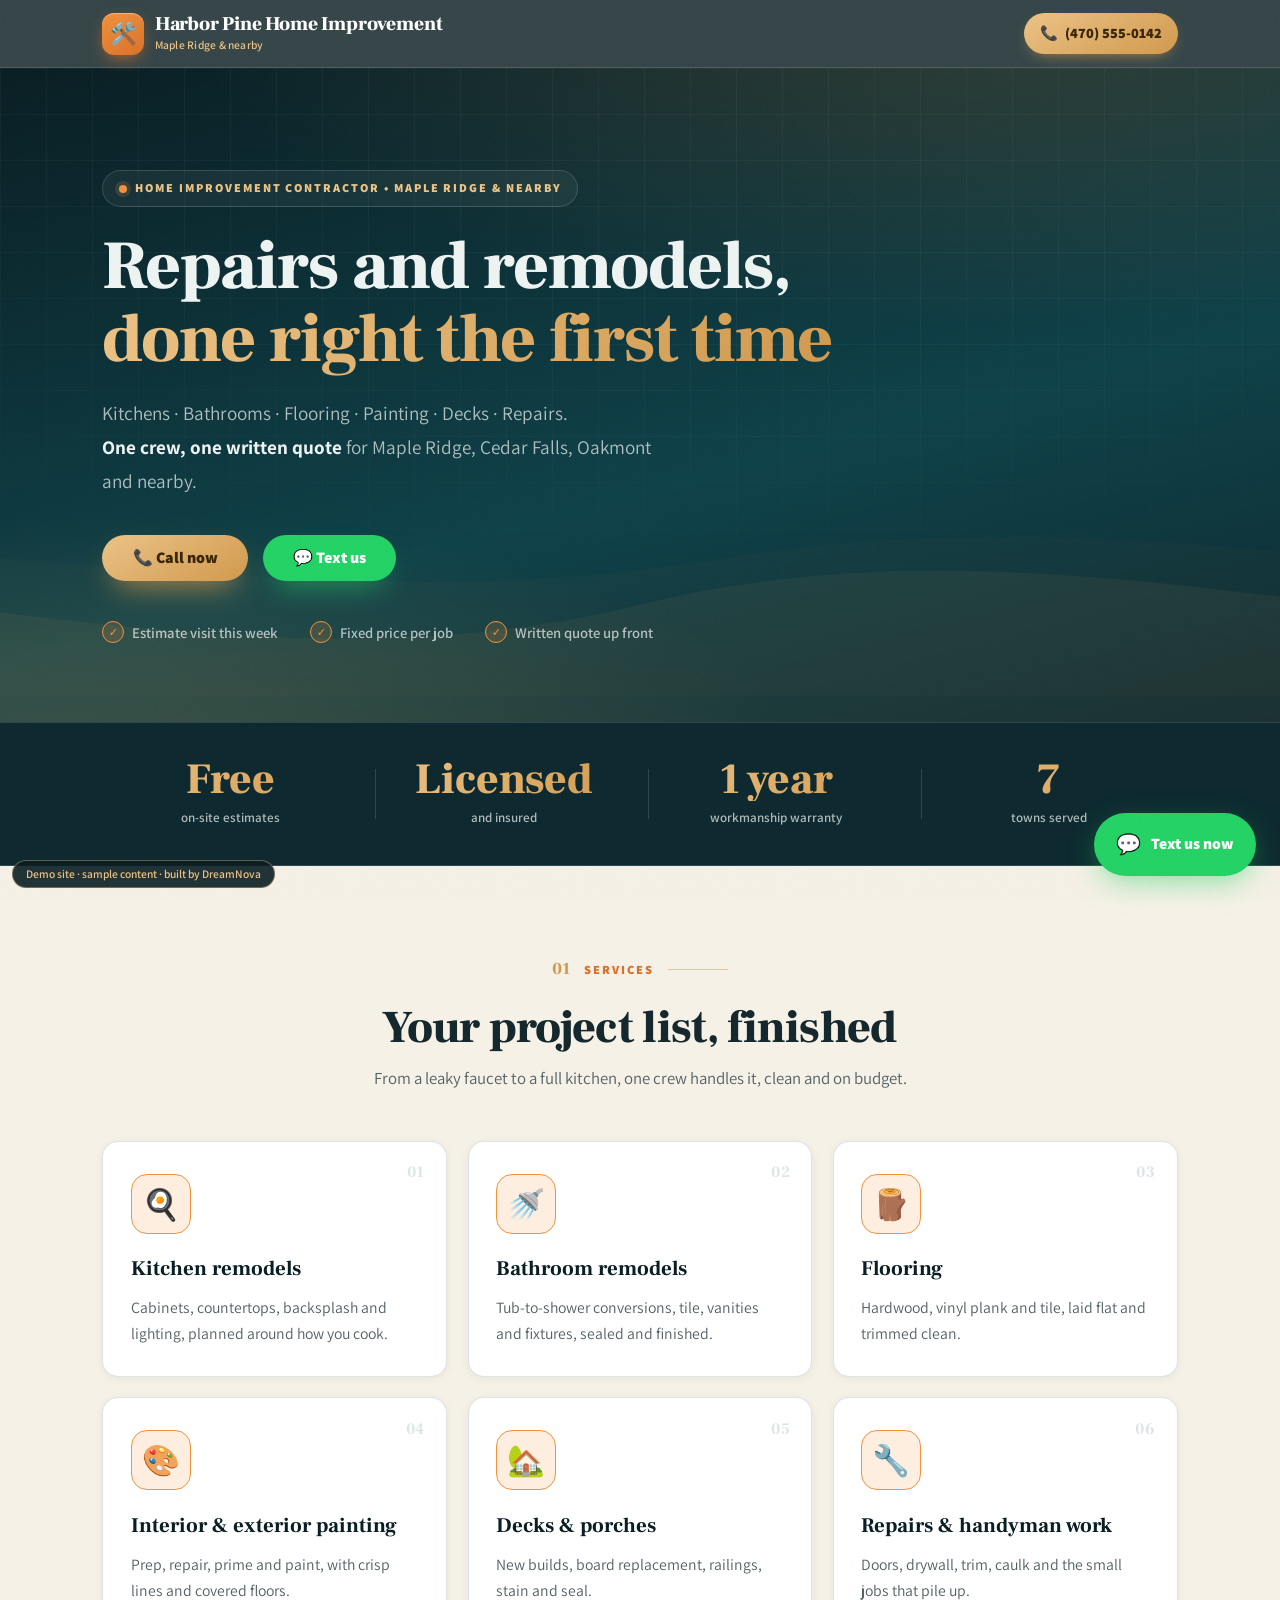
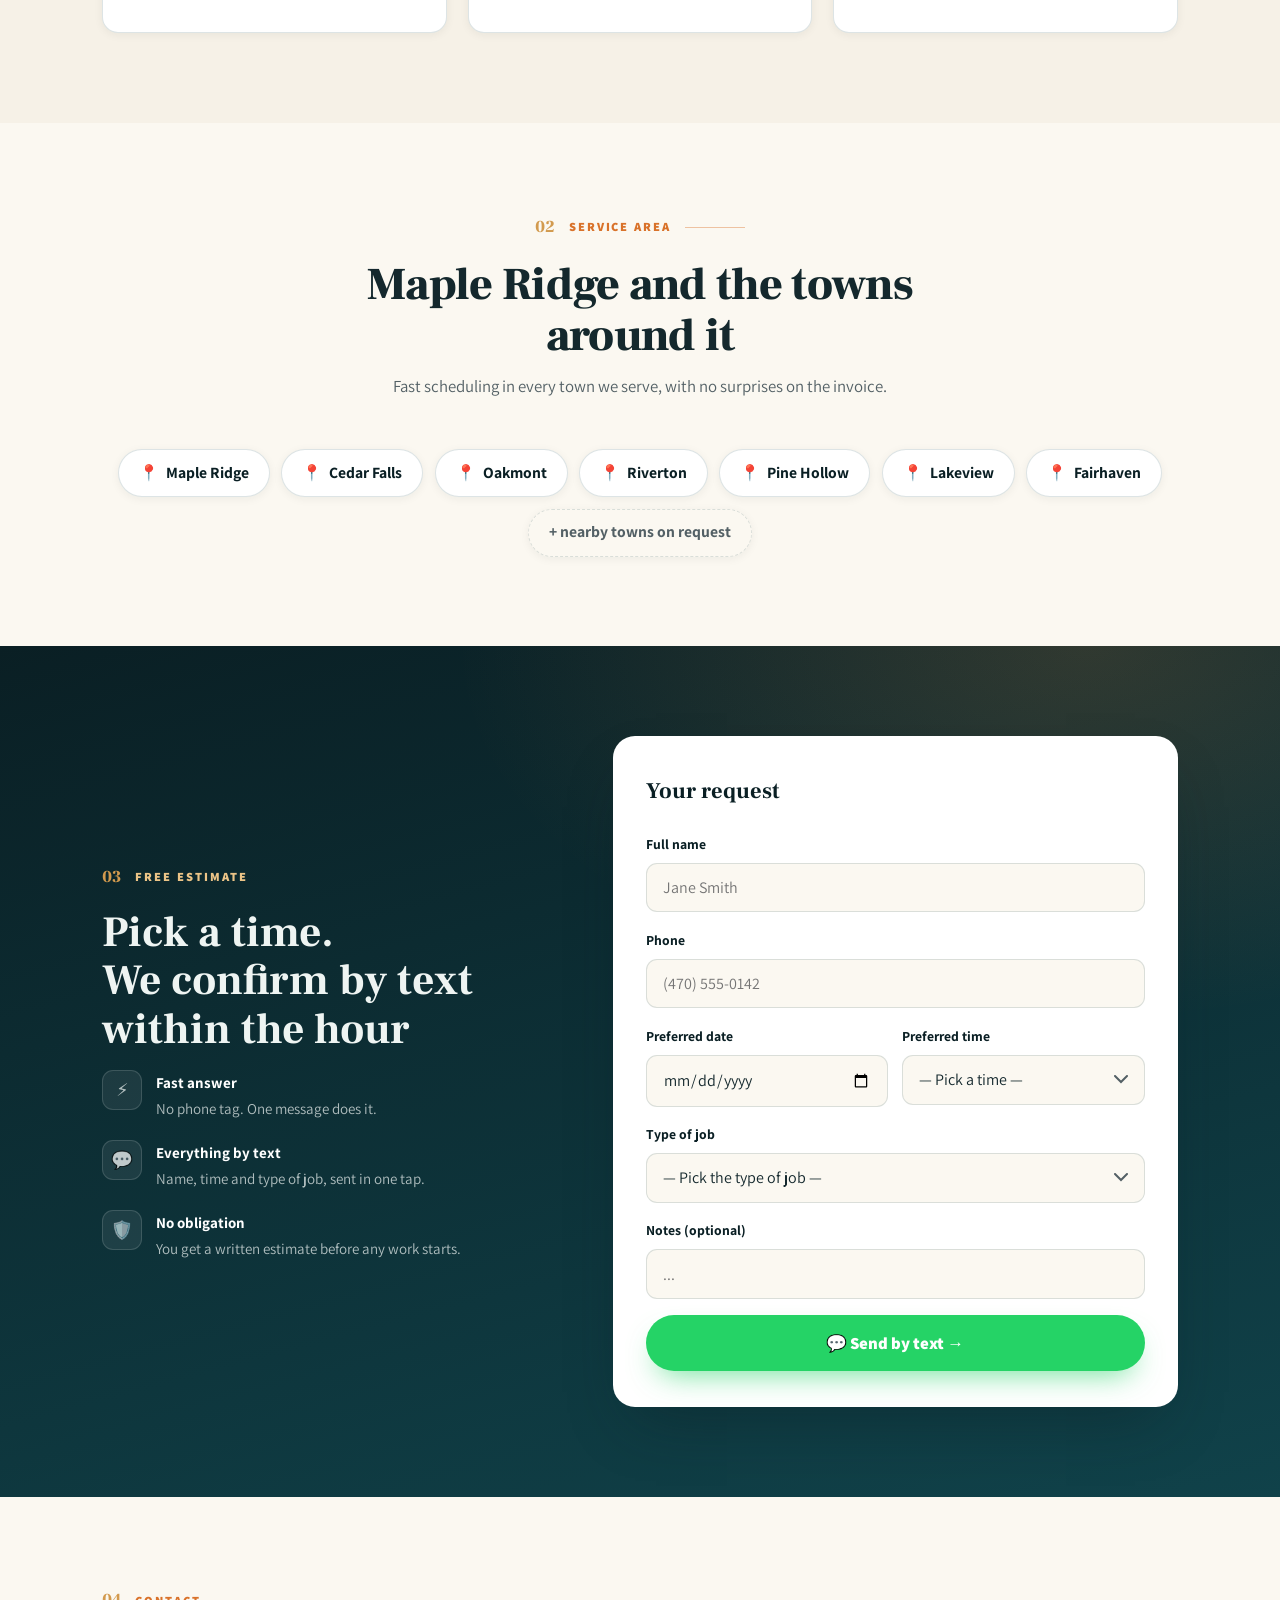
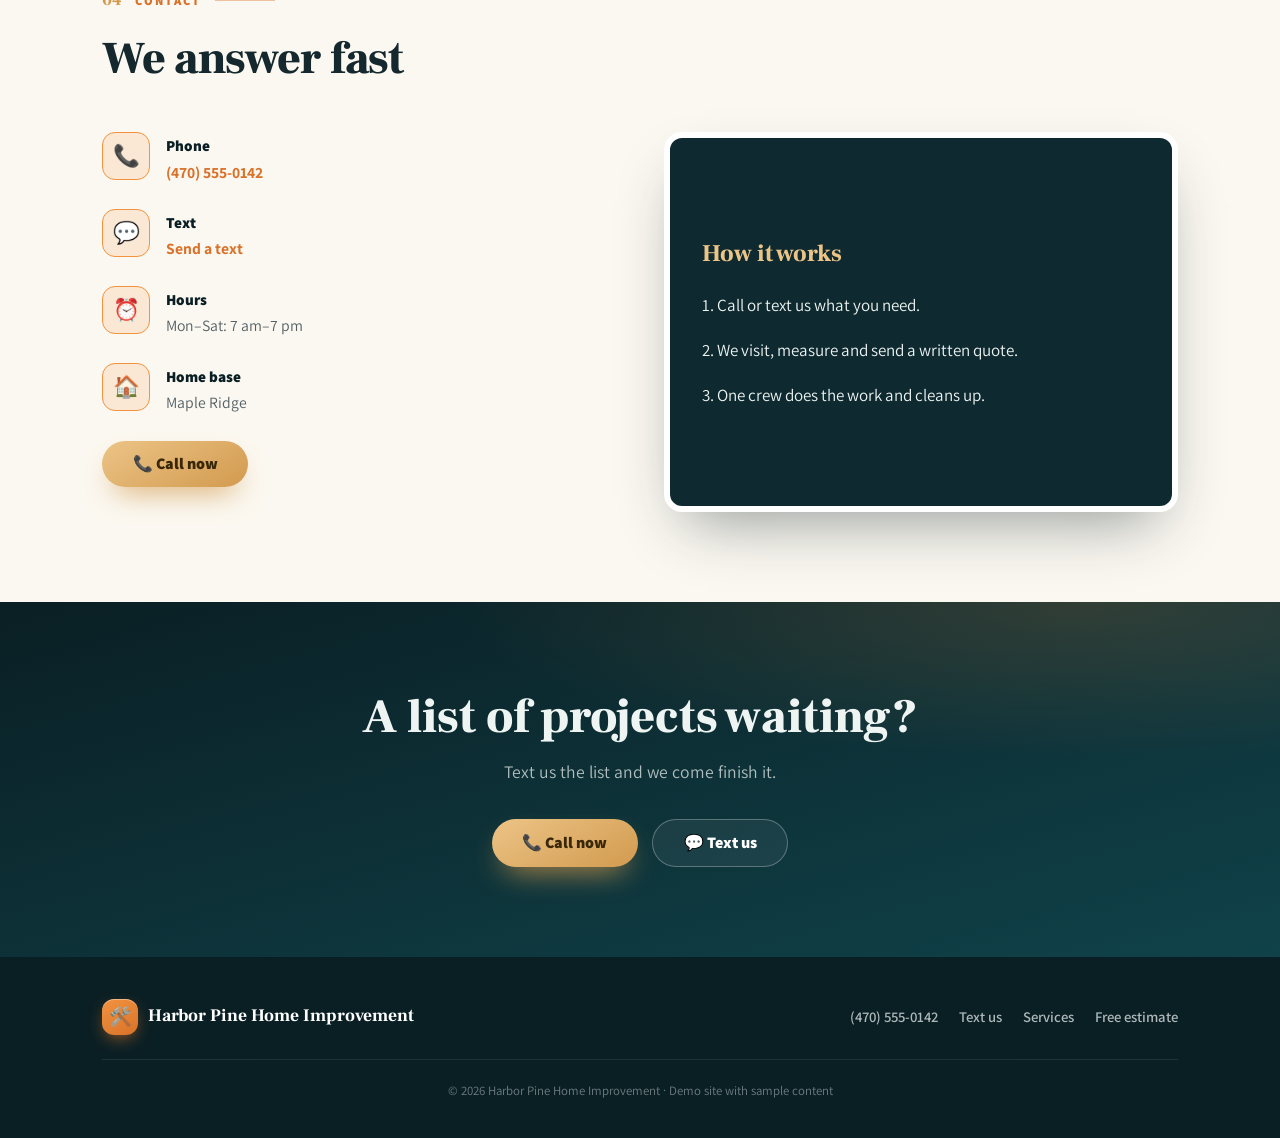
==== index.html @ 800f3764 "feat: English demo site for a US home improvement contractor Co-Authored-By: Claude Fable 5.2 <norep" ====
<!DOCTYPE html>
<html lang="en" dir="ltr">
<head>
  <meta charset="UTF-8">
  <meta name="viewport" content="width=device-width, initial-scale=1.0">
  <title>Harbor Pine Home Improvement | Kitchens, baths, flooring and repairs in Maple Ridge</title>
  <meta name="description" content="Home improvement contractor in Maple Ridge: kitchen and bathroom remodels, flooring, painting, decks and repairs. Free on-site estimates and written quotes.">
  <meta name="robots" content="index, follow">
  <meta name="author" content="Harbor Pine Home Improvement">
  <meta property="og:type" content="website">
  <meta property="og:title" content="Harbor Pine Home Improvement: repairs and remodels, done right the first time">
  <meta property="og:description" content="Kitchens, bathrooms, flooring, painting, decks and repairs in Maple Ridge and nearby. Free estimates.">
  <meta property="og:locale" content="he_IL">
  <meta property="og:locale:alternate" content="fr_FR">
  <link rel="icon" href="data:image/svg+xml,<svg xmlns='http://www.w3.org/2000/svg' viewBox='0 0 100 100'><text y='.9em' font-size='90'>🛠️</text></svg>">
  <link rel="preconnect" href="https://fonts.googleapis.com">
  <link rel="preconnect" href="https://fonts.gstatic.com" crossorigin>
  <link href="https://fonts.googleapis.com/css2?family=Assistant:wght@400;500;600;700;800&family=Frank+Ruhl+Libre:wght@500;700;900&display=swap" rel="stylesheet">
  <style>
    *, *::before, *::after { box-sizing: border-box; margin: 0; padding: 0; }
    :root {
      --ink:#0a1f24; --ink-2:#0e2a30; --petrol:#10424a; --petrol-2:#17565f;
      --accent:#f2933f; --accent-deep:#d9722a; --accent-soft:rgba(242,147,63,0.16);
      --brass:#d29a4e; --brass-light:#ecc487; --brass-soft:rgba(210,154,78,0.14);
      --paper:#fbf8f1; --paper-2:#f4eee1; --cream:#f6f1e7;
      --text:#14282d; --text-soft:#536065; --text-inv:#eef4f2; --text-inv-s:rgba(238,244,242,0.72);
      --wa:#25d366; --wa-dark:#1da851;
      --line:rgba(16,66,74,0.14); --line-inv:rgba(255,255,255,0.14);
      --shadow-sm:0 2px 10px rgba(10,31,36,0.06); --shadow:0 12px 34px -14px rgba(10,31,36,0.28);
      --shadow-lg:0 28px 60px -22px rgba(10,31,36,0.45);
      --r-lg:22px; --r:16px; --r-sm:11px; --maxw:1120px; --ease:cubic-bezier(.22,.61,.36,1);
    }
    html { scroll-behavior:smooth; -webkit-text-size-adjust:100%; }
    body { font-family:'Assistant','Segoe UI',system-ui,sans-serif; color:var(--text); background:var(--paper); line-height:1.72; font-size:17px; overflow-x:hidden; }
    body::after { content:''; position:fixed; inset:0; z-index:9998; pointer-events:none; opacity:.04; mix-blend-mode:multiply;
      background-image:url("data:image/svg+xml,%3Csvg xmlns='http://www.w3.org/2000/svg' width='140' height='140'%3E%3Cfilter id='n'%3E%3CfeTurbulence type='fractalNoise' baseFrequency='0.85' numOctaves='2'/%3E%3C/filter%3E%3Crect width='100%25' height='100%25' filter='url(%23n)'/%3E%3C/svg%3E"); }
    img { max-width:100%; display:block; }
    a { color:inherit; text-decoration:none; }
    h1,h2,h3,.serif { font-family:'Frank Ruhl Libre',Georgia,serif; }
    .container { max-width:var(--maxw); margin-inline:auto; padding-inline:1.4rem; }
    .js-reveal [data-reveal] { opacity:0; transform:translateY(26px); transition:opacity .8s var(--ease), transform .8s var(--ease); }
    .js-reveal [data-reveal].in { opacity:1; transform:none; }
    @media (prefers-reduced-motion:reduce){ .js-reveal [data-reveal]{opacity:1!important;transform:none!important;} }
    header { position:sticky; top:0; z-index:500; background:rgba(10,31,36,0.82); backdrop-filter:blur(14px) saturate(120%); -webkit-backdrop-filter:blur(14px) saturate(120%); border-bottom:1px solid var(--line-inv); color:var(--text-inv); height:68px; display:flex; align-items:center; }
    header .container { display:flex; align-items:center; justify-content:space-between; width:100%; }
    .logo { display:flex; align-items:center; gap:.65rem; color:#fff; }
    .logo-badge { width:42px; height:42px; flex-shrink:0; display:grid; place-items:center; font-size:1.35rem; border-radius:12px; background:linear-gradient(150deg,var(--accent),var(--accent-deep)); box-shadow:0 6px 18px -6px var(--accent-deep), inset 0 1px 0 rgba(255,255,255,.35); }
    .logo-txt { line-height:1.05; }
    .logo-name { font-family:'Frank Ruhl Libre',serif; font-weight:900; font-size:1.22rem; letter-spacing:-.01em; }
    .logo-sub { font-size:.72rem; letter-spacing:.02em; color:var(--brass-light); font-weight:600; }
    .header-actions { display:flex; align-items:center; gap:.6rem; }
    .header-tel { display:inline-flex; align-items:center; gap:.4rem; background:linear-gradient(150deg,var(--brass-light),var(--brass)); color:#3a2708; font-weight:800; font-size:.9rem; padding:.5rem 1rem; border-radius:999px; box-shadow:0 6px 16px -8px var(--brass); white-space:nowrap; transition:transform .2s var(--ease), box-shadow .2s; }
    .header-tel:hover { transform:translateY(-2px); box-shadow:0 10px 22px -8px var(--brass); }
    .lang-toggle { background:rgba(255,255,255,0.08); border:1px solid var(--line-inv); color:#fff; font-weight:800; font-size:.8rem; letter-spacing:.04em; width:44px; height:40px; border-radius:999px; cursor:pointer; transition:background .2s,border-color .2s; font-family:'Assistant',sans-serif; }
    .lang-toggle:hover { background:rgba(255,255,255,0.16); border-color:var(--brass); }
    .hero { position:relative; overflow:hidden; color:var(--text-inv);
      background:radial-gradient(120% 90% at 80% -10%, var(--accent-soft), transparent 55%), radial-gradient(90% 70% at 10% 110%, rgba(210,154,78,0.18), transparent 60%), linear-gradient(165deg, var(--ink) 0%, var(--petrol) 60%, var(--ink-2) 100%);
      padding:clamp(3.4rem,8vw,6.5rem) 0 clamp(3rem,6vw,5rem); }
    .hero-waves { position:absolute; inset:0; z-index:0; opacity:.5; pointer-events:none; }
    .hero-waves svg { position:absolute; width:220%; height:auto; bottom:-6%; left:-60%; }
    .hero-waves .w2 { bottom:4%; opacity:.5; animation:drift 26s linear infinite; }
    .hero-waves .w1 { animation:drift 34s linear infinite reverse; }
    @keyframes drift { to { transform:translateX(18%); } }
    .hero::before { content:''; position:absolute; inset:0; z-index:0; pointer-events:none; background-image:linear-gradient(rgba(255,255,255,0.035) 1px, transparent 1px), linear-gradient(90deg, rgba(255,255,255,0.035) 1px, transparent 1px); background-size:46px 46px; mask-image:radial-gradient(120% 100% at 50% 0%, #000 40%, transparent 85%); }
    .hero .container { position:relative; z-index:2; }
    .hero-inner { max-width:760px; }
    .eyebrow { display:inline-flex; align-items:center; gap:.55rem; font-size:.76rem; font-weight:800; letter-spacing:.16em; text-transform:uppercase; color:var(--brass-light); padding:.42rem .95rem; border-radius:999px; background:rgba(255,255,255,0.05); border:1px solid var(--line-inv); margin-bottom:1.5rem; }
    .eyebrow .dot { width:8px; height:8px; border-radius:50%; background:var(--accent); box-shadow:0 0 0 4px var(--accent-soft); animation:blip 2.4s ease-in-out infinite; }
    @keyframes blip { 0%,100%{opacity:1} 50%{opacity:.35} }
    .hero h1 { font-weight:900; letter-spacing:-.015em; font-size:clamp(2.3rem,6.4vw,4.3rem); line-height:1.06; margin-bottom:1.3rem; text-wrap:balance; }
    .hero h1 .accent { background:linear-gradient(120deg,var(--brass-light),var(--brass)); -webkit-background-clip:text; background-clip:text; color:transparent; }
    .hero-sub { font-size:clamp(1rem,2.4vw,1.2rem); color:var(--text-inv-s); max-width:560px; margin-bottom:2.3rem; line-height:1.75; }
    .hero-sub b { color:var(--text-inv); font-weight:700; }
    .hero-ctas { display:flex; gap:.9rem; flex-wrap:wrap; }
    .hero-urgency { margin-top:2.4rem; display:flex; gap:.6rem 2rem; flex-wrap:wrap; font-size:.92rem; color:var(--text-inv-s); }
    .urgency-item { display:inline-flex; align-items:center; gap:.5rem; font-weight:600; }
    .urgency-item .ck { width:22px; height:22px; flex-shrink:0; border-radius:50%; display:grid; place-items:center; font-size:.7rem; font-weight:900; background:var(--accent-soft); color:var(--accent); border:1px solid var(--accent); }
    .btn { display:inline-flex; align-items:center; gap:.55rem; padding:.95rem 1.9rem; border-radius:999px; font-size:1rem; font-weight:800; font-family:'Assistant',sans-serif; border:none; cursor:pointer; line-height:1; transition:transform .2s var(--ease), box-shadow .2s var(--ease), background .2s; }
    .btn:hover { transform:translateY(-3px); }
    .btn:active { transform:translateY(-1px); }
    .btn-brass { background:linear-gradient(150deg,var(--brass-light),var(--brass)); color:#3a2708; box-shadow:0 14px 30px -12px var(--brass); }
    .btn-brass:hover { box-shadow:0 20px 40px -14px var(--brass); }
    .btn-wa { background:var(--wa); color:#fff; box-shadow:0 14px 30px -12px rgba(37,211,102,.7); }
    .btn-wa:hover { background:var(--wa-dark); box-shadow:0 20px 40px -14px rgba(37,211,102,.8); }
    .btn-ghost { background:rgba(255,255,255,0.06); color:#fff; border:1px solid rgba(255,255,255,0.28); }
    .btn-ghost:hover { background:rgba(255,255,255,0.14); border-color:var(--brass); }
    section { padding:clamp(3.6rem,7vw,6rem) 0; position:relative; }
    .bg-cream { background:var(--cream); }
    .bg-petrol { background:radial-gradient(90% 80% at 85% 0%, var(--accent-soft), transparent 55%), linear-gradient(165deg, var(--ink) 0%, var(--petrol) 100%); color:var(--text-inv); }
    .kicker { display:flex; align-items:center; gap:.85rem; margin-bottom:1.1rem; font-size:.78rem; font-weight:800; letter-spacing:.16em; text-transform:uppercase; color:var(--accent-deep); }
    .bg-petrol .kicker { color:var(--brass-light); }
    .kicker .num { font-family:'Frank Ruhl Libre',serif; font-size:1.05rem; color:var(--brass); font-weight:900; letter-spacing:0; }
    .kicker .bar { flex:1; height:1px; max-width:60px; background:currentColor; opacity:.4; }
    .section-head { max-width:640px; margin-bottom:3rem; }
    .section-head.center { margin-inline:auto; text-align:center; }
    .section-head.center .kicker { justify-content:center; }
    .section-head h2 { font-weight:900; letter-spacing:-.015em; font-size:clamp(1.8rem,4.4vw,2.85rem); line-height:1.12; margin-bottom:.7rem; }
    .section-head p { color:var(--text-soft); font-size:1.05rem; }
    .bg-petrol .section-head p { color:var(--text-inv-s); }
    .trust { background:var(--ink-2); color:var(--text-inv); border-block:1px solid var(--line-inv); }
    .trust .container { display:grid; grid-template-columns:repeat(4,1fr); gap:1rem; padding-block:2.2rem; }
    .trust-item { text-align:center; position:relative; }
    .trust-item + .trust-item::before { content:''; position:absolute; inset-inline-start:0; top:15%; height:70%; width:1px; background:var(--line-inv); }
    .trust-num { font-family:'Frank Ruhl Libre',serif; font-weight:900; font-size:clamp(1.8rem,5vw,2.7rem); line-height:1; background:linear-gradient(120deg,var(--brass-light),var(--brass)); -webkit-background-clip:text; background-clip:text; color:transparent; }
    .trust-lbl { font-size:.82rem; color:var(--text-inv-s); margin-top:.35rem; font-weight:600; }
    .services-grid { display:grid; grid-template-columns:repeat(auto-fill,minmax(300px,1fr)); gap:1.3rem; }
    .svc-card { position:relative; overflow:hidden; background:#fff; border:1px solid var(--line); border-radius:var(--r); padding:2rem 1.7rem 1.8rem; box-shadow:var(--shadow-sm); transition:transform .35s var(--ease), box-shadow .35s var(--ease), border-color .35s; }
    .svc-card::before { content:''; position:absolute; inset-inline:0; top:0; height:3px; background:linear-gradient(90deg,var(--accent),var(--brass)); transform:scaleX(0); transform-origin:inline-start; transition:transform .4s var(--ease); }
    .svc-card:hover { transform:translateY(-7px); box-shadow:var(--shadow-lg); border-color:transparent; }
    .svc-card:hover::before { transform:scaleX(1); }
    .svc-idx { position:absolute; top:1.1rem; inset-inline-end:1.3rem; font-family:'Frank Ruhl Libre',serif; font-weight:700; font-size:1rem; color:var(--line); letter-spacing:.05em; }
    .svc-icon { width:60px; height:60px; border-radius:16px; display:grid; place-items:center; font-size:1.9rem; background:var(--accent-soft); border:1px solid var(--accent); margin-bottom:1.1rem; transition:background .35s, transform .35s var(--ease); }
    .svc-card:hover .svc-icon { transform:rotate(-6deg) scale(1.06); background:var(--brass-soft); border-color:rgba(210,154,78,0.35); }
    .svc-title { font-family:'Frank Ruhl Libre',serif; font-size:1.3rem; font-weight:700; color:var(--ink); margin-bottom:.5rem; }
    .svc-desc { font-size:.98rem; color:var(--text-soft); line-height:1.65; }
    .zones-wrap { display:flex; flex-wrap:wrap; gap:.7rem; }
    .zone-pill { display:inline-flex; align-items:center; gap:.45rem; background:#fff; color:var(--ink); font-weight:700; font-size:.98rem; padding:.6rem 1.25rem; border-radius:999px; border:1px solid var(--line); box-shadow:var(--shadow-sm); transition:transform .2s var(--ease), border-color .2s, color .2s; }
    .zone-pill .pin { color:var(--accent-deep); }
    .zone-pill:hover { transform:translateY(-3px); border-color:var(--brass); color:var(--accent-deep); }
    .zone-pill.more { background:transparent; border-style:dashed; color:var(--text-soft); }
    .rdv-grid { display:grid; grid-template-columns:0.9fr 1.1fr; gap:3rem; align-items:center; }
    .rdv-copy .perk { display:flex; gap:.85rem; align-items:flex-start; margin-bottom:1.15rem; }
    .rdv-copy .perk .pk-ic { width:40px; height:40px; flex-shrink:0; border-radius:11px; display:grid; place-items:center; font-size:1.1rem; background:rgba(255,255,255,0.07); border:1px solid var(--line-inv); }
    .rdv-copy .perk b { display:block; color:#fff; font-weight:700; }
    .rdv-copy .perk span { color:var(--text-inv-s); font-size:.94rem; }
    .rdv-card { background:#fff; border-radius:var(--r-lg); padding:2.2rem 2rem; box-shadow:var(--shadow-lg); border:1px solid rgba(255,255,255,0.5); }
    .rdv-card h3 { font-family:'Frank Ruhl Libre',serif; color:var(--ink); font-size:1.4rem; margin-bottom:1.4rem; }
    .form-group { margin-bottom:1.05rem; }
    .form-group label { display:block; font-weight:700; font-size:.86rem; color:var(--ink); margin-bottom:.4rem; }
    .form-group input, .form-group select { width:100%; padding:.82rem 1rem; border:1.5px solid var(--line); border-radius:var(--r-sm); font-size:1rem; color:var(--text); background:var(--paper); font-family:'Assistant',sans-serif; transition:border-color .18s, box-shadow .18s, background .18s; -webkit-appearance:none; appearance:none; }
    .form-group select { background-image:url("data:image/svg+xml,%3Csvg xmlns='http://www.w3.org/2000/svg' width='14' height='9' viewBox='0 0 14 9'%3E%3Cpath d='M1 1l6 6 6-6' fill='none' stroke='%23536065' stroke-width='2' stroke-linecap='round'/%3E%3C/svg%3E"); background-repeat:no-repeat; }
    html[dir="rtl"] .form-group select { background-position:left 1rem center; padding-inline-start:2.4rem; }
    html[dir="ltr"] .form-group select { background-position:right 1rem center; padding-inline-end:2.4rem; }
    .form-group input:focus, .form-group select:focus { outline:none; border-color:var(--accent-deep); background:#fff; box-shadow:0 0 0 4px var(--accent-soft); }
    .form-row { display:grid; grid-template-columns:1fr 1fr; gap:.9rem; }
    .btn-submit { width:100%; margin-top:.7rem; padding:1.05rem; border:none; border-radius:999px; cursor:pointer; background:var(--wa); color:#fff; font-size:1.05rem; font-weight:800; font-family:'Assistant',sans-serif; display:flex; align-items:center; justify-content:center; gap:.55rem; box-shadow:0 14px 30px -12px rgba(37,211,102,.7); transition:background .18s, transform .2s var(--ease), box-shadow .2s; }
    .btn-submit:hover { background:var(--wa-dark); transform:translateY(-2px); box-shadow:0 20px 40px -14px rgba(37,211,102,.8); }
    .testi-grid { display:grid; grid-template-columns:repeat(auto-fit,minmax(290px,1fr)); gap:1.4rem; }
    .testi-card { position:relative; background:rgba(255,255,255,0.04); border:1px solid var(--line-inv); border-radius:var(--r); padding:2.2rem 1.8rem 1.8rem; backdrop-filter:blur(4px); transition:transform .35s var(--ease), background .35s, border-color .35s; }
    .testi-card:hover { transform:translateY(-6px); background:rgba(255,255,255,0.07); border-color:rgba(210,154,78,0.4); }
    .testi-quote { position:absolute; top:.4rem; inset-inline-start:1.3rem; font-family:'Frank Ruhl Libre',serif; font-size:5rem; line-height:1; color:var(--brass); opacity:.5; pointer-events:none; user-select:none; }
    .testi-stars { color:var(--brass-light); font-size:1rem; letter-spacing:.15em; margin:1.6rem 0 .7rem; }
    .testi-text { color:var(--text-inv); line-height:1.7; margin-bottom:1.3rem; font-size:1rem; }
    .testi-author { font-family:'Frank Ruhl Libre',serif; font-weight:700; color:#fff; font-size:1.05rem; }
    .testi-loc { font-size:.85rem; color:var(--text-inv-s); margin-top:.15rem; }
    .contact-grid { display:grid; grid-template-columns:1fr 1fr; gap:3rem; align-items:start; }
    .contact-item { display:flex; align-items:flex-start; gap:1rem; margin-bottom:1.5rem; }
    .contact-ico { width:48px; height:48px; flex-shrink:0; border-radius:13px; display:grid; place-items:center; font-size:1.35rem; background:var(--accent-soft); border:1px solid var(--accent); }
    .contact-label { font-weight:800; color:var(--ink); font-size:.95rem; margin-bottom:.15rem; }
    .contact-val { color:var(--text-soft); font-size:.98rem; line-height:1.55; }
    .contact-link { color:var(--accent-deep); font-weight:700; }
    .contact-link:hover { text-decoration:underline; }
    .map-wrap { border-radius:var(--r-lg); overflow:hidden; box-shadow:var(--shadow-lg); height:380px; border:6px solid #fff; }
    .map-wrap iframe { width:100%; height:100%; border:0; display:block; filter:saturate(1.05); }
    .finalcta { text-align:center; }
    .finalcta h2 { font-weight:900; font-size:clamp(1.9rem,5vw,3rem); line-height:1.1; margin-bottom:.8rem; }
    .finalcta p { color:var(--text-inv-s); font-size:1.1rem; margin-bottom:2rem; max-width:480px; margin-inline:auto; }
    .finalcta .hero-ctas { justify-content:center; }
    footer { background:var(--ink); color:var(--text-inv-s); padding:2.6rem 0 2.2rem; }
    footer .container { display:flex; flex-wrap:wrap; align-items:center; justify-content:space-between; gap:1rem; }
    .foot-brand { display:flex; align-items:center; gap:.6rem; }
    .foot-brand .logo-badge { width:36px; height:36px; font-size:1.15rem; }
    .foot-brand strong { font-family:'Frank Ruhl Libre',serif; color:#fff; font-size:1.1rem; }
    .foot-links { display:flex; flex-wrap:wrap; gap:1.3rem; font-size:.92rem; font-weight:600; }
    .foot-links a { transition:color .15s; }
    .foot-links a:hover { color:var(--brass-light); }
    .foot-copy { width:100%; border-top:1px solid var(--line-inv); padding-top:1.3rem; margin-top:.5rem; font-size:.8rem; opacity:.6; text-align:center; }
    .wa-float { position:fixed; bottom:1.5rem; inset-inline-end:1.5rem; z-index:999; background:var(--wa); color:#fff; border-radius:999px; padding:.9rem 1.4rem; display:flex; align-items:center; gap:.6rem; font-weight:800; font-size:.98rem; box-shadow:0 10px 30px -6px rgba(37,211,102,.55); transition:transform .2s var(--ease), background .2s; }
    .wa-float::before { content:''; position:absolute; inset:-4px; border-radius:999px; border:2px solid var(--wa); opacity:0; animation:ring 2.6s ease-out infinite; }
    @keyframes ring { 0%{transform:scale(1);opacity:.6} 100%{transform:scale(1.35);opacity:0} }
    .wa-float:hover { transform:scale(1.05); background:var(--wa-dark); }
    .wa-float-icon { font-size:1.25rem; }
    @media (max-width:900px){ .rdv-grid{grid-template-columns:1fr; gap:2rem;} .contact-grid{grid-template-columns:1fr; gap:2rem;} }
    @media (max-width:620px){ body{font-size:16px;} header{height:60px;} .logo-sub{display:none;} .header-tel span.tel-txt{display:none;}
      .hero-ctas .btn{width:100%; justify-content:center;} .trust .container{grid-template-columns:1fr 1fr; gap:1.6rem 1rem;}
      .trust-item:nth-child(odd)::before{display:none;} .form-row{grid-template-columns:1fr;} .foot-links{gap:1rem;} .map-wrap{height:300px;} }
  </style>
</head>
<body>
<header>
  <div class="container">
    <a href="#top" class="logo">
      <span class="logo-badge">🛠️</span>
      <span class="logo-txt">
        <span class="logo-name">Harbor Pine Home Improvement</span><br>
        <span class="logo-sub">Maple Ridge &amp; nearby</span>
      </span>
    </a>
    <div class="header-actions">
      <a href="tel:+14705550142" class="header-tel"><span aria-hidden="true">📞</span> <span class="tel-txt">(470) 555-0142</span></a>
      
    </div>
  </div>
</header>
<section class="hero" id="top">
  <div class="hero-waves" aria-hidden="true">
    <svg class="w1" viewBox="0 0 1440 200" preserveAspectRatio="none"><path fill="rgba(210,154,78,0.14)" d="M0 120 C 240 60 480 180 720 120 C 960 60 1200 180 1440 120 L1440 200 L0 200 Z"/></svg>
    <svg class="w2" viewBox="0 0 1440 200" preserveAspectRatio="none"><path fill="rgba(210,154,78,0.10)" d="M0 130 C 300 90 520 170 760 130 C 1000 90 1180 170 1440 130 L1440 200 L0 200 Z"/></svg>
  </div>
  <div class="container">
    <div class="hero-inner">
      <span class="eyebrow" data-reveal><span class="dot"></span>Home improvement contractor • Maple Ridge &amp; nearby</span>
      <h1 data-reveal>Repairs and remodels,<br><span class="accent">done right the first time</span></h1>
      <p class="hero-sub" data-reveal>Kitchens · Bathrooms · Flooring · Painting · Decks · Repairs.<br><b>One crew, one written quote</b> for Maple Ridge, Cedar Falls, Oakmont and nearby.</p>
      <div class="hero-ctas" data-reveal>
        <a href="tel:+14705550142" class="btn btn-brass">📞&nbsp;Call now</a>
        <a href="#" id="heroWaBtn" class="btn btn-wa" target="_blank" rel="noopener">💬&nbsp;Text us</a>
      </div>
      <div class="hero-urgency" data-reveal>
        <span class="urgency-item"><span class="ck">✓</span>Estimate visit this week</span>
        <span class="urgency-item"><span class="ck">✓</span>Fixed price per job</span>
        <span class="urgency-item"><span class="ck">✓</span>Written quote up front</span>
      </div>
    </div>
  </div>
</section>
<div class="trust">
  <div class="container">
    <div class="trust-item"><div class="trust-num">Free</div><div class="trust-lbl">on-site estimates</div></div>
    <div class="trust-item"><div class="trust-num">Licensed</div><div class="trust-lbl">and insured</div></div>
    <div class="trust-item"><div class="trust-num">1 year</div><div class="trust-lbl">workmanship warranty</div></div>
    <div class="trust-item"><div class="trust-num">7</div><div class="trust-lbl">towns served</div></div>
  </div>
</div>
<section id="services" class="bg-cream">
  <div class="container">
    <div class="section-head center">
      <div class="kicker"><span class="num">01</span>Services<span class="bar"></span></div>
      <h2>Your project list, finished</h2>
      <p>From a leaky faucet to a full kitchen, one crew handles it, clean and on budget.</p>
    </div>
    <div class="services-grid"><div class="svc-card" data-reveal><span class="svc-idx">01</span><div class="svc-icon">🍳</div><div class="svc-title">Kitchen remodels</div><div class="svc-desc">Cabinets, countertops, backsplash and lighting, planned around how you cook.</div></div><div class="svc-card" data-reveal><span class="svc-idx">02</span><div class="svc-icon">🚿</div><div class="svc-title">Bathroom remodels</div><div class="svc-desc">Tub-to-shower conversions, tile, vanities and fixtures, sealed and finished.</div></div><div class="svc-card" data-reveal><span class="svc-idx">03</span><div class="svc-icon">🪵</div><div class="svc-title">Flooring</div><div class="svc-desc">Hardwood, vinyl plank and tile, laid flat and trimmed clean.</div></div><div class="svc-card" data-reveal><span class="svc-idx">04</span><div class="svc-icon">🎨</div><div class="svc-title">Interior &amp; exterior painting</div><div class="svc-desc">Prep, repair, prime and paint, with crisp lines and covered floors.</div></div><div class="svc-card" data-reveal><span class="svc-idx">05</span><div class="svc-icon">🏡</div><div class="svc-title">Decks &amp; porches</div><div class="svc-desc">New builds, board replacement, railings, stain and seal.</div></div><div class="svc-card" data-reveal><span class="svc-idx">06</span><div class="svc-icon">🔧</div><div class="svc-title">Repairs &amp; handyman work</div><div class="svc-desc">Doors, drywall, trim, caulk and the small jobs that pile up.</div></div></div>
  </div>
</section>
<section id="zones">
  <div class="container">
    <div class="section-head center">
      <div class="kicker"><span class="num">02</span>Service area<span class="bar"></span></div>
      <h2>Maple Ridge and the towns around it</h2>
      <p>Fast scheduling in every town we serve, with no surprises on the invoice.</p>
    </div>
    <div class="zones-wrap" style="justify-content:center">
      <span class="zone-pill" data-reveal><span class="pin">📍</span>Maple Ridge</span>
      <span class="zone-pill" data-reveal><span class="pin">📍</span>Cedar Falls</span>
      <span class="zone-pill" data-reveal><span class="pin">📍</span>Oakmont</span>
      <span class="zone-pill" data-reveal><span class="pin">📍</span>Riverton</span>
      <span class="zone-pill" data-reveal><span class="pin">📍</span>Pine Hollow</span>
      <span class="zone-pill" data-reveal><span class="pin">📍</span>Lakeview</span>
      <span class="zone-pill" data-reveal><span class="pin">📍</span>Fairhaven</span>
      <span class="zone-pill more" data-reveal>+ nearby towns on request</span>
    </div>
  </div>
</section>
<section id="rdv" class="bg-petrol">
  <div class="container">
    <div class="rdv-grid">
      <div class="rdv-copy">
        <div class="kicker"><span class="num">03</span>Free estimate</div>
        <h2 style="font-size:clamp(1.8rem,4.4vw,2.7rem);line-height:1.12;margin-bottom:1rem">Pick a time.<br>We confirm by text within the hour</h2>
        <div class="perk"><span class="pk-ic">⚡</span><span><b>Fast answer</b>No phone tag. One message does it.</span></div>
        <div class="perk"><span class="pk-ic">💬</span><span><b>Everything by text</b>Name, time and type of job, sent in one tap.</span></div>
        <div class="perk"><span class="pk-ic">🛡️</span><span><b>No obligation</b>You get a written estimate before any work starts.</span></div>
      </div>
      <div class="rdv-card">
        <h3>Your request</h3>
        <form id="rdvForm" onsubmit="sendRDV(event)" novalidate>
          <div class="form-group"><label for="rdvName">Full name</label><input type="text" id="rdvName" required autocomplete="name" placeholder="Jane Smith"></div>
          <div class="form-group"><label for="rdvPhone">Phone</label><input type="tel" id="rdvPhone" required autocomplete="tel" placeholder="(470) 555-0142"></div>
          <div class="form-row">
            <div class="form-group"><label for="rdvDate">Preferred date</label><input type="date" id="rdvDate" required></div>
            <div class="form-group"><label for="rdvTime">Preferred time</label><select id="rdvTime" required></select></div>
          </div>
          <div class="form-group"><label for="rdvType">Type of job</label><select id="rdvType" required></select></div>
          <div class="form-group"><label for="rdvNote">Notes (optional)</label><input type="text" id="rdvNote" placeholder="..."></div>
          <button type="submit" class="btn-submit">💬&nbsp;Send by text →</button>
        </form>
      </div>
    </div>
  </div>
</section>

<section id="contact">
  <div class="container">
    <div class="section-head">
      <div class="kicker"><span class="num">04</span>Contact<span class="bar"></span></div>
      <h2>We answer fast</h2>
    </div>
    <div class="contact-grid">
      <div>
        <div class="contact-item"><div class="contact-ico">📞</div><div><div class="contact-label">Phone</div><div class="contact-val"><a href="tel:+14705550142" class="contact-link">(470) 555-0142</a></div></div></div>
        <div class="contact-item"><div class="contact-ico">💬</div><div><div class="contact-label">Text</div><div class="contact-val"><a href="#" id="contactWaLink" class="contact-link" target="_blank" rel="noopener">Send a text</a></div></div></div>
        <div class="contact-item"><div class="contact-ico">⏰</div><div><div class="contact-label">Hours</div><div class="contact-val">Mon–Sat: 7 am–7 pm</div></div></div>
        <div class="contact-item"><div class="contact-ico">🏠</div><div><div class="contact-label">Home base</div><div class="contact-val">Maple Ridge</div></div></div>
        <div style="margin-top:1.6rem"><a href="tel:+14705550142" class="btn btn-brass">📞&nbsp;Call now</a></div>
      </div>
      <div class="map-wrap" style="display:flex;flex-direction:column;justify-content:center;gap:1rem;padding:2rem;background:var(--ink-2);color:var(--text-inv);border-radius:18px;min-height:260px"><div style="font-family:'Frank Ruhl Libre',serif;font-size:1.5rem;font-weight:800;color:var(--brass-light)">How it works</div><div>1. Call or text us what you need.</div><div>2. We visit, measure and send a written quote.</div><div>3. One crew does the work and cleans up.</div></div>
    </div>
  </div>
</section>
<section class="bg-petrol finalcta">
  <div class="container">
    <h2>A list of projects waiting?</h2>
    <p>Text us the list and we come finish it.</p>
    <div class="hero-ctas">
      <a href="tel:+14705550142" class="btn btn-brass">📞&nbsp;Call now</a>
      <a href="#" id="finalWaBtn" class="btn btn-ghost" target="_blank" rel="noopener">💬&nbsp;Text us</a>
    </div>
  </div>
</section>
<footer>
  <div class="container">
    <div class="foot-brand"><span class="logo-badge">🛠️</span><strong>Harbor Pine Home Improvement</strong></div>
    <div class="foot-links">
      <a href="tel:+14705550142">(470) 555-0142</a>
      <a href="#" id="footerWa" target="_blank" rel="noopener">Text us</a>
      <a href="#services">Services</a>
      <a href="#rdv">Free estimate</a>
    </div>
    <div class="foot-copy">© 2026 Harbor Pine Home Improvement · Demo site with sample content</div>
  </div>
</footer>
<a href="#" id="waFloat" class="wa-float" target="_blank" rel="noopener"><span class="wa-float-icon">💬</span>Text us now</a>
<script>
  var PHONE='+14705550142';
  function smsURL(m){ return 'sms:'+PHONE+'?&body='+encodeURIComponent(m); }
  var HELLO="Hi, I have a home project and would like a free estimate.";
  function updateLinks(){ var u=smsURL(HELLO); ['heroWaBtn','contactWaLink','footerWa','waFloat','finalWaBtn'].forEach(function(id){ var el=document.getElementById(id); if(el){ el.href=u; el.removeAttribute('target'); } }); }
  function populateSelects(){
    var times=[['07:00','7:00 AM'],['08:00','8:00 AM'],['09:00','9:00 AM'],['10:00','10:00 AM'],['11:00','11:00 AM'],['12:00','12:00 PM'],['13:00','1:00 PM'],['14:00','2:00 PM'],['15:00','3:00 PM'],['16:00','4:00 PM'],['17:00','5:00 PM'],['18:00','6:00 PM']];
    document.getElementById('rdvTime').innerHTML='<option value="">— Pick a time —</option>'+times.map(function(x){return '<option value="'+x[1]+'">'+x[1]+'</option>';}).join('');
    var types=['Kitchen remodel','Bathroom remodel','Flooring','Painting','Deck or porch','Repairs and handyman work','Something else (add a note)'];
    document.getElementById('rdvType').innerHTML='<option value="">— Pick the type of job —</option>'+types.map(function(a){return '<option value="'+a+'">'+a+'</option>';}).join('');
  }
  function sendRDV(e){ e.preventDefault();
    var n=document.getElementById('rdvName').value.trim(), p=document.getElementById('rdvPhone').value.trim(),
        d=document.getElementById('rdvDate').value, ti=document.getElementById('rdvTime').value,
        ty=document.getElementById('rdvType').value, no=document.getElementById('rdvNote').value.trim();
    if(!n||!p||!d||!ti||!ty){ alert('Please fill in every required field'); return; }
    var ds=new Date(d+'T12:00:00').toLocaleDateString('en-US',{weekday:'long',year:'numeric',month:'long',day:'numeric'});
    var m='Hi, this is '+n+' ('+p+').\n'+'I would like a free estimate.\n'+'Date: '+ds+'\n'+'Time: '+ti+'\n'+'Job: '+ty+'\n'+(no?'Notes: '+no+'\n':'')+'Thank you!';
    window.location.href=smsURL(m);
  }
  document.addEventListener('DOMContentLoaded',function(){
    var t=new Date(), y=t.getFullYear(), mo=String(t.getMonth()+1).padStart(2,'0'), da=String(t.getDate()).padStart(2,'0');
    document.getElementById('rdvDate').setAttribute('min',y+'-'+mo+'-'+da);
    updateLinks(); populateSelects();
    document.documentElement.classList.add('js-reveal');
    if('IntersectionObserver' in window){
      var io=new IntersectionObserver(function(es){ es.forEach(function(en){ if(en.isIntersecting){ var el=en.target;
        var sibs=Array.prototype.slice.call(el.parentNode.querySelectorAll('[data-reveal]'));
        el.style.transitionDelay=(Math.max(0,sibs.indexOf(el))*70)+'ms'; el.classList.add('in'); io.unobserve(el); } }); },
        {threshold:0.12, rootMargin:'0px 0px -8% 0px'});
      document.querySelectorAll('[data-reveal]').forEach(function(el){ io.observe(el); });
    } else { document.querySelectorAll('[data-reveal]').forEach(function(el){ el.classList.add('in'); }); }
  });
</script>
<a href="https://dreamnova-next.vercel.app/en/" target="_blank" rel="noopener" style="position:fixed;left:12px;bottom:12px;z-index:60;font:600 .72rem/1 Assistant,system-ui,sans-serif;background:rgba(10,31,36,.9);color:#ecc487;padding:.45rem .8rem;border-radius:999px;border:1px solid rgba(236,196,135,.4);text-decoration:none">Demo site · sample content · built by DreamNova</a>
</body>
</html>
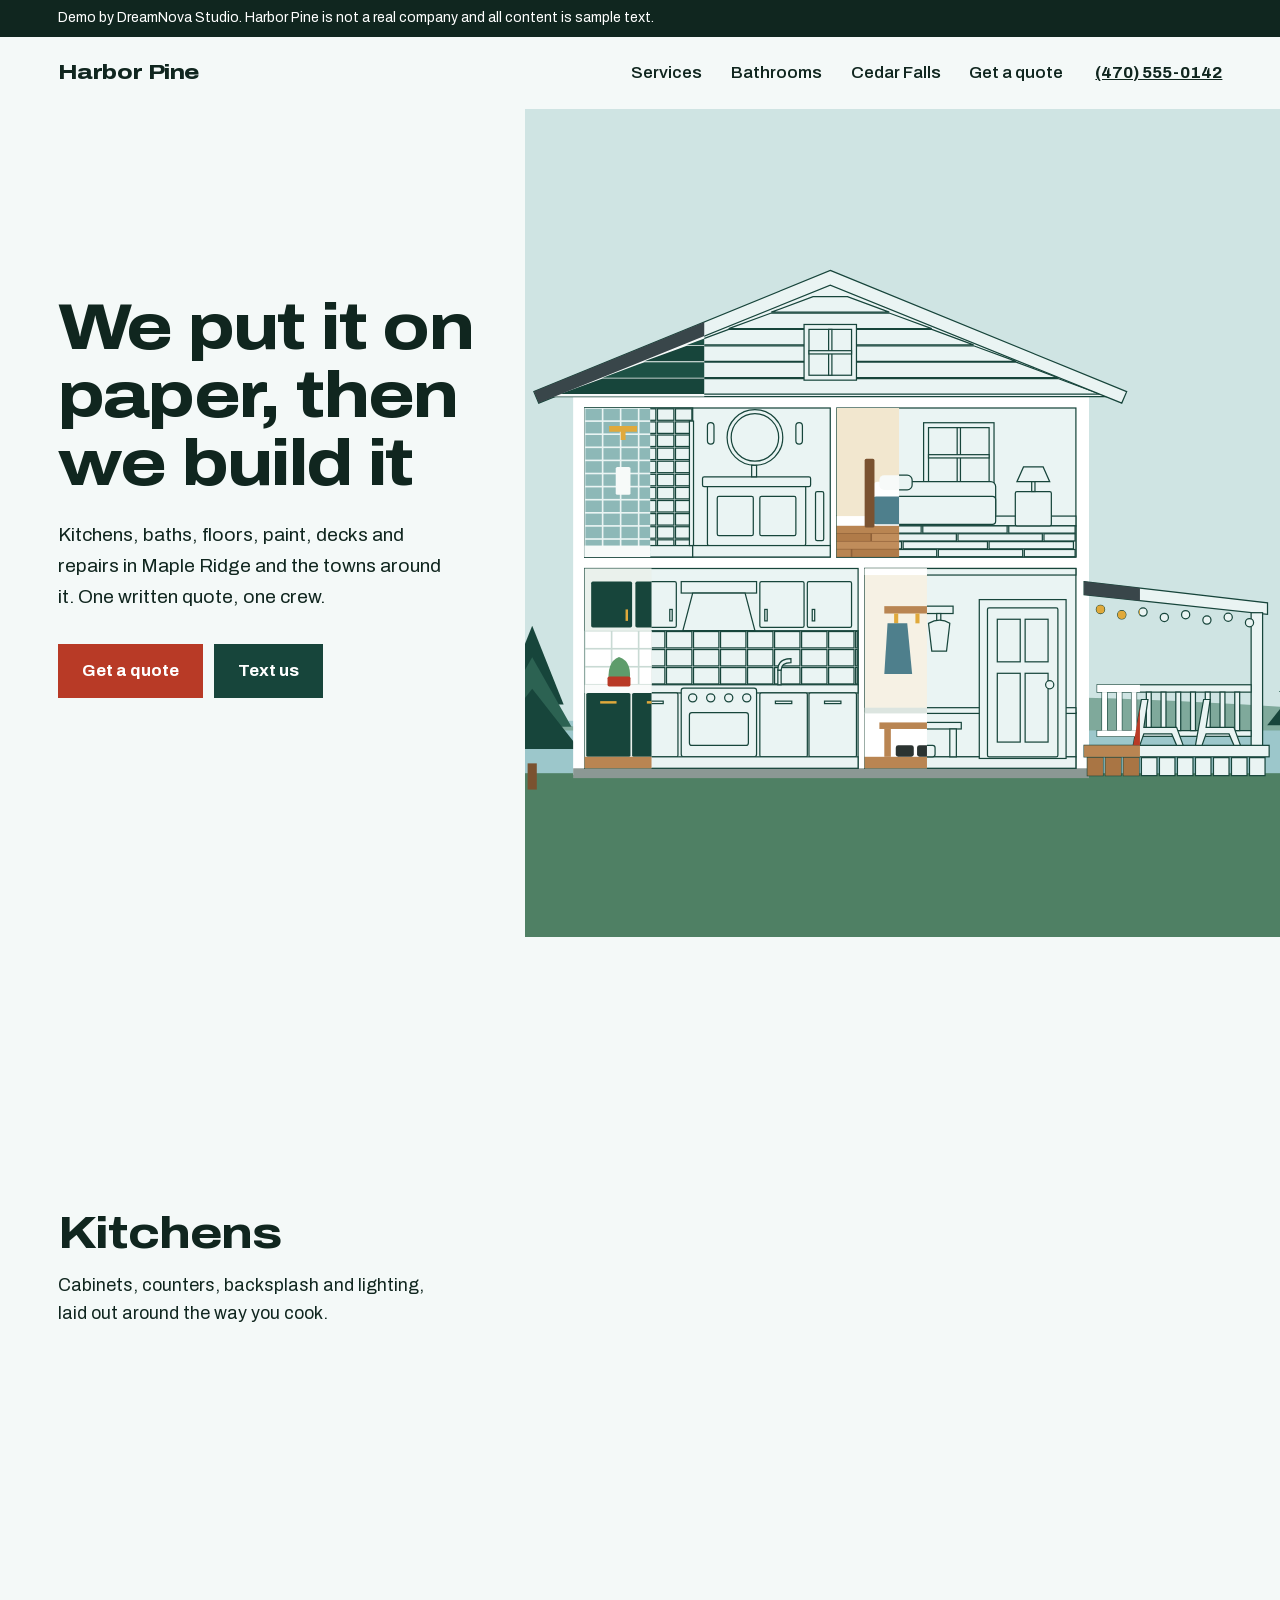
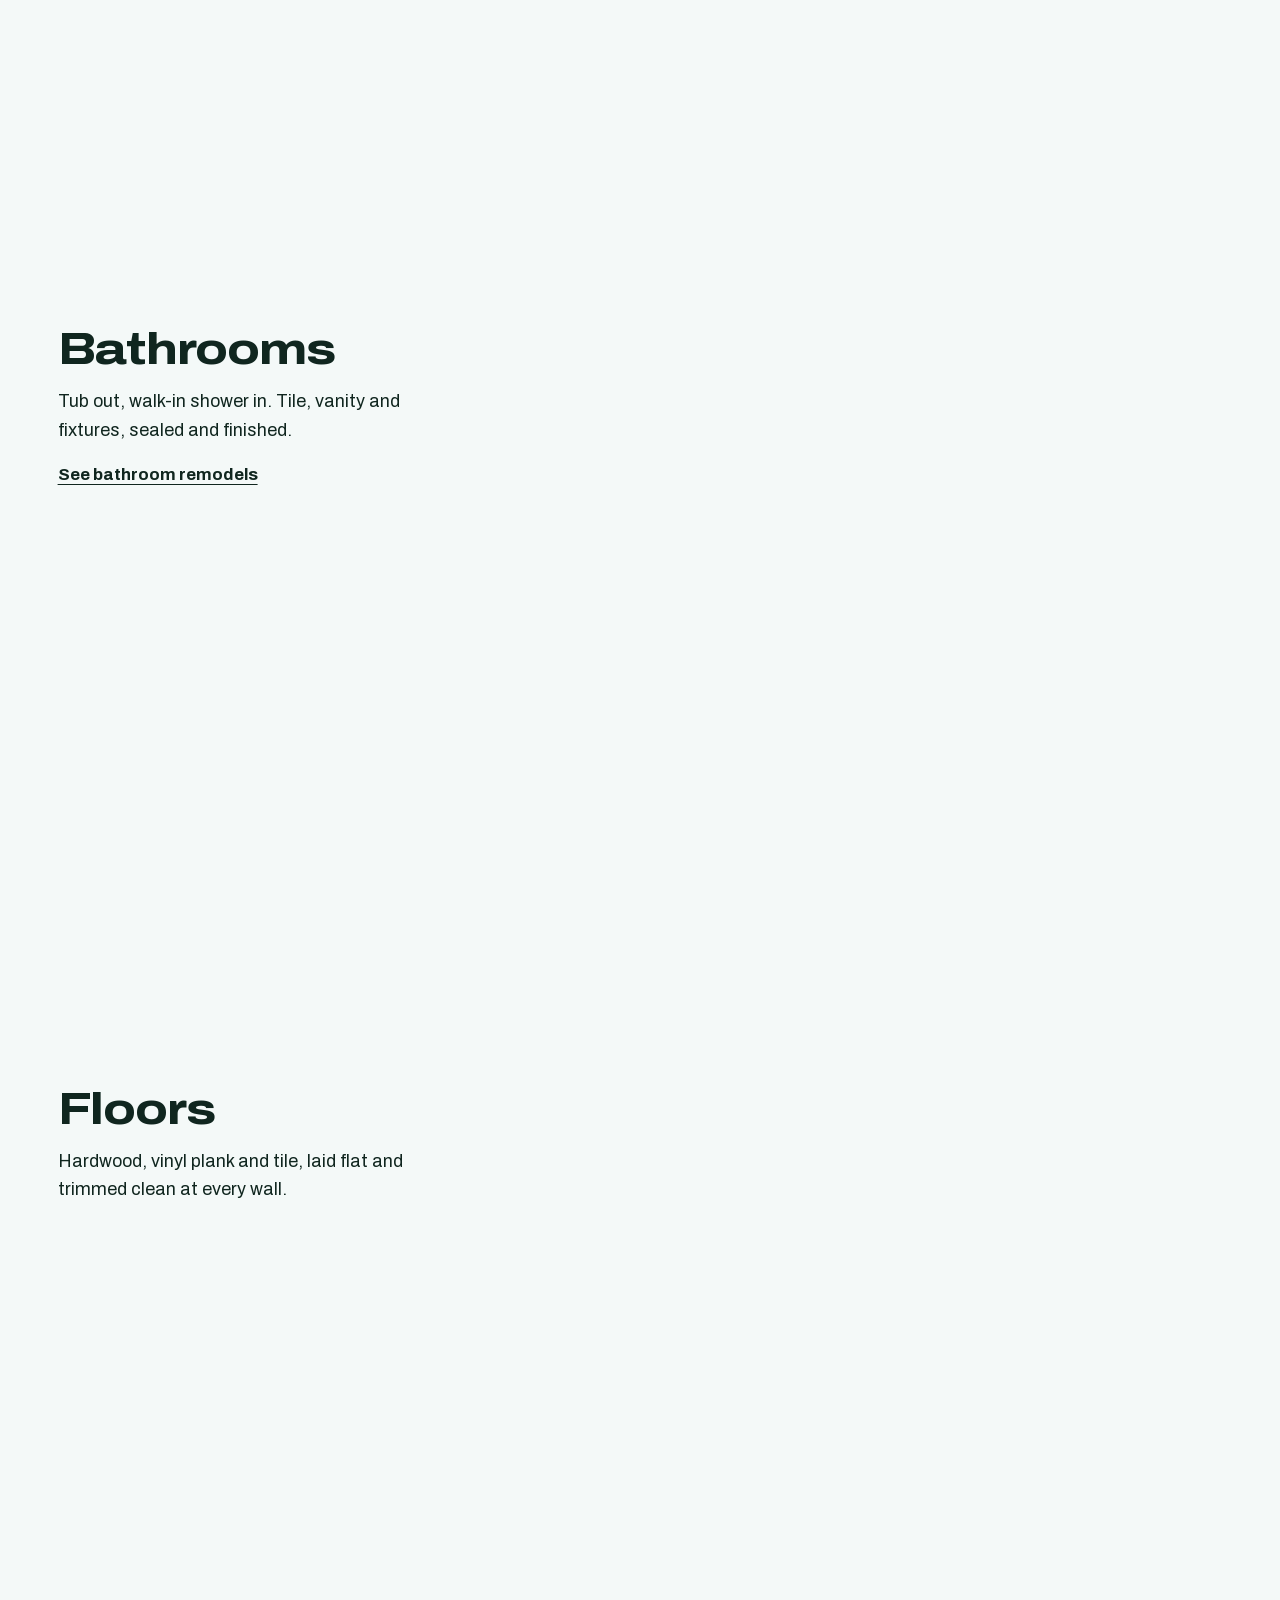
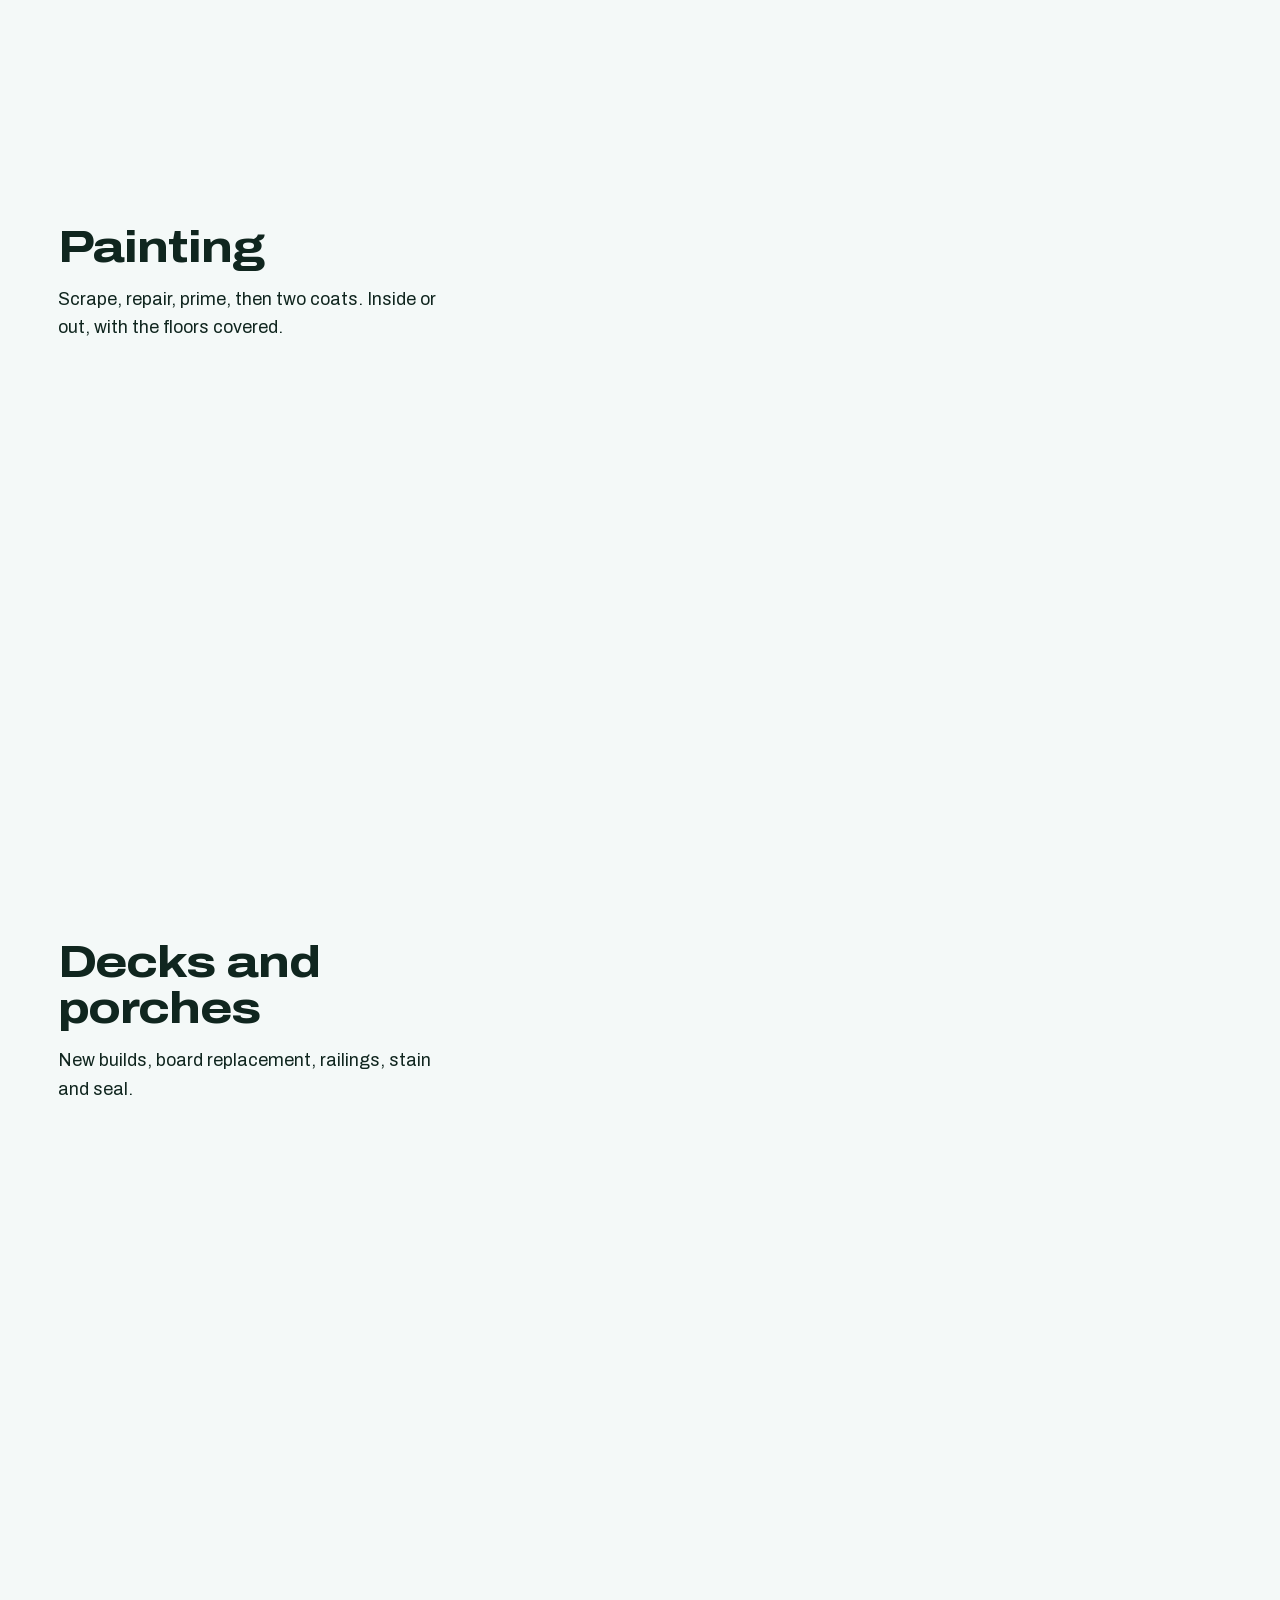
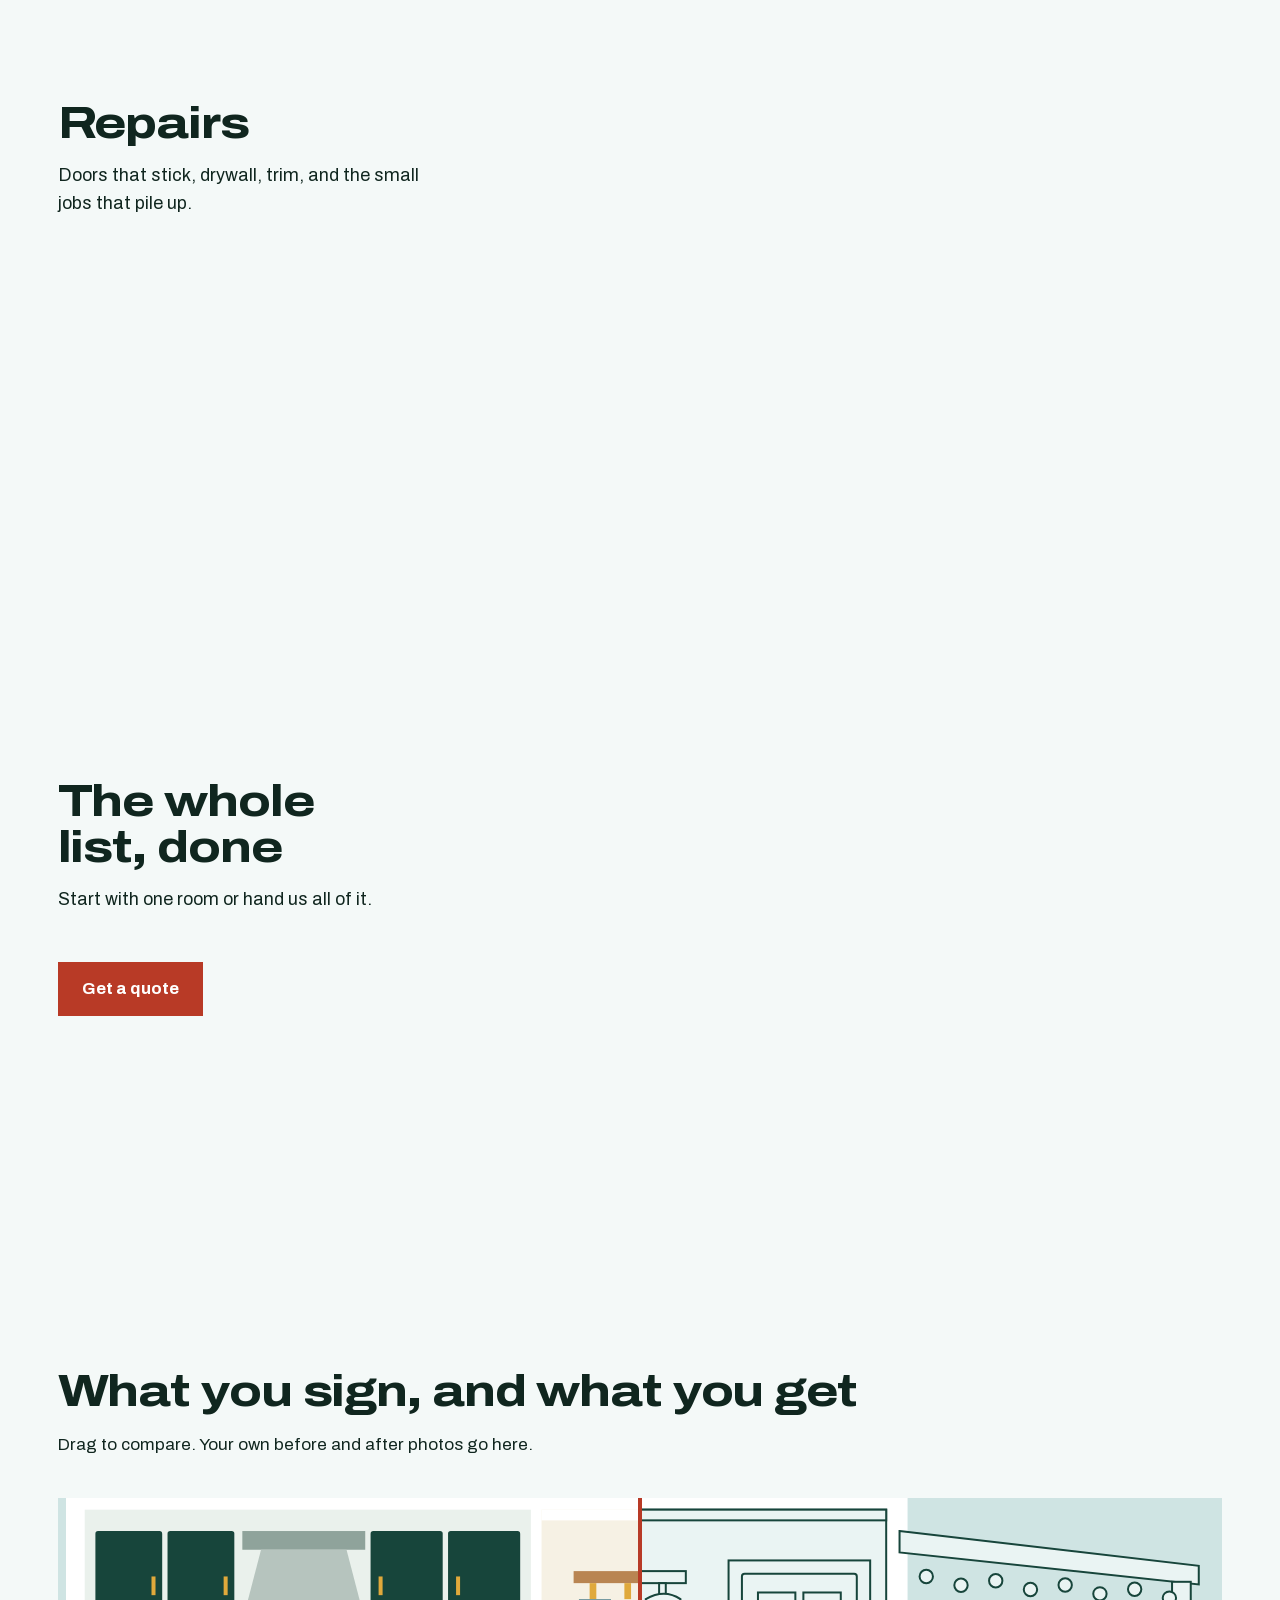
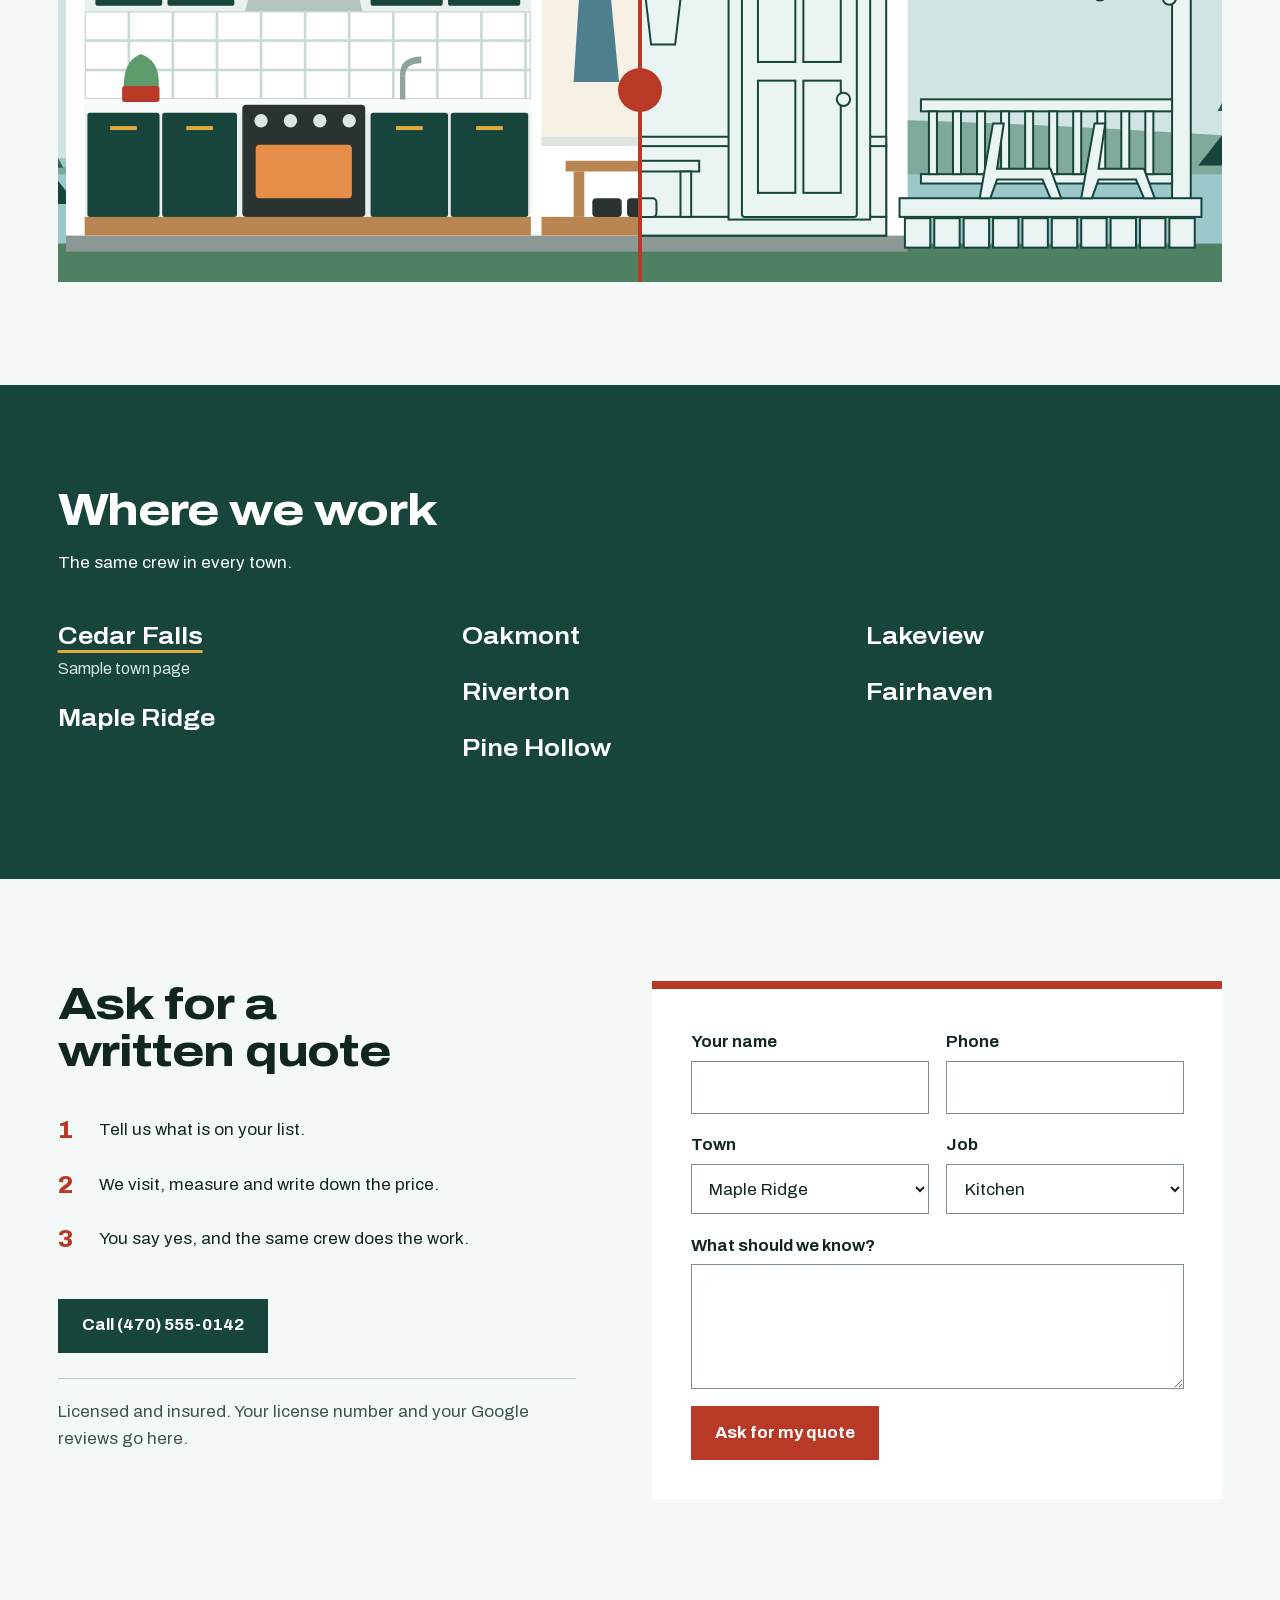
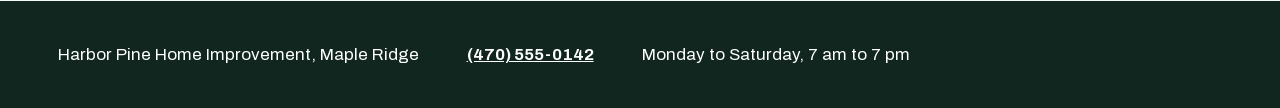
==== commit 103894a0: "feat: rebuild the contractor demo (plan-to-finished house, service and town pages) Co-Authored-By: C" ====
--- a/index.html
+++ b/index.html
@@ -1,359 +1,21 @@
-<!DOCTYPE html>
-<html lang="en" dir="ltr">
-<head>
-  <meta charset="UTF-8">
-  <meta name="viewport" content="width=device-width, initial-scale=1.0">
-  <title>Harbor Pine Home Improvement | Kitchens, baths, flooring and repairs in Maple Ridge</title>
-  <meta name="description" content="Home improvement contractor in Maple Ridge: kitchen and bathroom remodels, flooring, painting, decks and repairs. Free on-site estimates and written quotes.">
-  <meta name="robots" content="index, follow">
-  <meta name="author" content="Harbor Pine Home Improvement">
-  <meta property="og:type" content="website">
-  <meta property="og:title" content="Harbor Pine Home Improvement: repairs and remodels, done right the first time">
-  <meta property="og:description" content="Kitchens, bathrooms, flooring, painting, decks and repairs in Maple Ridge and nearby. Free estimates.">
-  <meta property="og:locale" content="he_IL">
-  <meta property="og:locale:alternate" content="fr_FR">
-  <link rel="icon" href="data:image/svg+xml,<svg xmlns='http://www.w3.org/2000/svg' viewBox='0 0 100 100'><text y='.9em' font-size='90'>🛠️</text></svg>">
-  <link rel="preconnect" href="https://fonts.googleapis.com">
-  <link rel="preconnect" href="https://fonts.gstatic.com" crossorigin>
-  <link href="https://fonts.googleapis.com/css2?family=Assistant:wght@400;500;600;700;800&family=Frank+Ruhl+Libre:wght@500;700;900&display=swap" rel="stylesheet">
-  <style>
-    *, *::before, *::after { box-sizing: border-box; margin: 0; padding: 0; }
-    :root {
-      --ink:#0a1f24; --ink-2:#0e2a30; --petrol:#10424a; --petrol-2:#17565f;
-      --accent:#f2933f; --accent-deep:#d9722a; --accent-soft:rgba(242,147,63,0.16);
-      --brass:#d29a4e; --brass-light:#ecc487; --brass-soft:rgba(210,154,78,0.14);
-      --paper:#fbf8f1; --paper-2:#f4eee1; --cream:#f6f1e7;
-      --text:#14282d; --text-soft:#536065; --text-inv:#eef4f2; --text-inv-s:rgba(238,244,242,0.72);
-      --wa:#25d366; --wa-dark:#1da851;
-      --line:rgba(16,66,74,0.14); --line-inv:rgba(255,255,255,0.14);
-      --shadow-sm:0 2px 10px rgba(10,31,36,0.06); --shadow:0 12px 34px -14px rgba(10,31,36,0.28);
-      --shadow-lg:0 28px 60px -22px rgba(10,31,36,0.45);
-      --r-lg:22px; --r:16px; --r-sm:11px; --maxw:1120px; --ease:cubic-bezier(.22,.61,.36,1);
-    }
-    html { scroll-behavior:smooth; -webkit-text-size-adjust:100%; }
-    body { font-family:'Assistant','Segoe UI',system-ui,sans-serif; color:var(--text); background:var(--paper); line-height:1.72; font-size:17px; overflow-x:hidden; }
-    body::after { content:''; position:fixed; inset:0; z-index:9998; pointer-events:none; opacity:.04; mix-blend-mode:multiply;
-      background-image:url("data:image/svg+xml,%3Csvg xmlns='http://www.w3.org/2000/svg' width='140' height='140'%3E%3Cfilter id='n'%3E%3CfeTurbulence type='fractalNoise' baseFrequency='0.85' numOctaves='2'/%3E%3C/filter%3E%3Crect width='100%25' height='100%25' filter='url(%23n)'/%3E%3C/svg%3E"); }
-    img { max-width:100%; display:block; }
-    a { color:inherit; text-decoration:none; }
-    h1,h2,h3,.serif { font-family:'Frank Ruhl Libre',Georgia,serif; }
-    .container { max-width:var(--maxw); margin-inline:auto; padding-inline:1.4rem; }
-    .js-reveal [data-reveal] { opacity:0; transform:translateY(26px); transition:opacity .8s var(--ease), transform .8s var(--ease); }
-    .js-reveal [data-reveal].in { opacity:1; transform:none; }
-    @media (prefers-reduced-motion:reduce){ .js-reveal [data-reveal]{opacity:1!important;transform:none!important;} }
-    header { position:sticky; top:0; z-index:500; background:rgba(10,31,36,0.82); backdrop-filter:blur(14px) saturate(120%); -webkit-backdrop-filter:blur(14px) saturate(120%); border-bottom:1px solid var(--line-inv); color:var(--text-inv); height:68px; display:flex; align-items:center; }
-    header .container { display:flex; align-items:center; justify-content:space-between; width:100%; }
-    .logo { display:flex; align-items:center; gap:.65rem; color:#fff; }
-    .logo-badge { width:42px; height:42px; flex-shrink:0; display:grid; place-items:center; font-size:1.35rem; border-radius:12px; background:linear-gradient(150deg,var(--accent),var(--accent-deep)); box-shadow:0 6px 18px -6px var(--accent-deep), inset 0 1px 0 rgba(255,255,255,.35); }
-    .logo-txt { line-height:1.05; }
-    .logo-name { font-family:'Frank Ruhl Libre',serif; font-weight:900; font-size:1.22rem; letter-spacing:-.01em; }
-    .logo-sub { font-size:.72rem; letter-spacing:.02em; color:var(--brass-light); font-weight:600; }
-    .header-actions { display:flex; align-items:center; gap:.6rem; }
-    .header-tel { display:inline-flex; align-items:center; gap:.4rem; background:linear-gradient(150deg,var(--brass-light),var(--brass)); color:#3a2708; font-weight:800; font-size:.9rem; padding:.5rem 1rem; border-radius:999px; box-shadow:0 6px 16px -8px var(--brass); white-space:nowrap; transition:transform .2s var(--ease), box-shadow .2s; }
-    .header-tel:hover { transform:translateY(-2px); box-shadow:0 10px 22px -8px var(--brass); }
-    .lang-toggle { background:rgba(255,255,255,0.08); border:1px solid var(--line-inv); color:#fff; font-weight:800; font-size:.8rem; letter-spacing:.04em; width:44px; height:40px; border-radius:999px; cursor:pointer; transition:background .2s,border-color .2s; font-family:'Assistant',sans-serif; }
-    .lang-toggle:hover { background:rgba(255,255,255,0.16); border-color:var(--brass); }
-    .hero { position:relative; overflow:hidden; color:var(--text-inv);
-      background:radial-gradient(120% 90% at 80% -10%, var(--accent-soft), transparent 55%), radial-gradient(90% 70% at 10% 110%, rgba(210,154,78,0.18), transparent 60%), linear-gradient(165deg, var(--ink) 0%, var(--petrol) 60%, var(--ink-2) 100%);
-      padding:clamp(3.4rem,8vw,6.5rem) 0 clamp(3rem,6vw,5rem); }
-    .hero-waves { position:absolute; inset:0; z-index:0; opacity:.5; pointer-events:none; }
-    .hero-waves svg { position:absolute; width:220%; height:auto; bottom:-6%; left:-60%; }
-    .hero-waves .w2 { bottom:4%; opacity:.5; animation:drift 26s linear infinite; }
-    .hero-waves .w1 { animation:drift 34s linear infinite reverse; }
-    @keyframes drift { to { transform:translateX(18%); } }
-    .hero::before { content:''; position:absolute; inset:0; z-index:0; pointer-events:none; background-image:linear-gradient(rgba(255,255,255,0.035) 1px, transparent 1px), linear-gradient(90deg, rgba(255,255,255,0.035) 1px, transparent 1px); background-size:46px 46px; mask-image:radial-gradient(120% 100% at 50% 0%, #000 40%, transparent 85%); }
-    .hero .container { position:relative; z-index:2; }
-    .hero-inner { max-width:760px; }
-    .eyebrow { display:inline-flex; align-items:center; gap:.55rem; font-size:.76rem; font-weight:800; letter-spacing:.16em; text-transform:uppercase; color:var(--brass-light); padding:.42rem .95rem; border-radius:999px; background:rgba(255,255,255,0.05); border:1px solid var(--line-inv); margin-bottom:1.5rem; }
-    .eyebrow .dot { width:8px; height:8px; border-radius:50%; background:var(--accent); box-shadow:0 0 0 4px var(--accent-soft); animation:blip 2.4s ease-in-out infinite; }
-    @keyframes blip { 0%,100%{opacity:1} 50%{opacity:.35} }
-    .hero h1 { font-weight:900; letter-spacing:-.015em; font-size:clamp(2.3rem,6.4vw,4.3rem); line-height:1.06; margin-bottom:1.3rem; text-wrap:balance; }
-    .hero h1 .accent { background:linear-gradient(120deg,var(--brass-light),var(--brass)); -webkit-background-clip:text; background-clip:text; color:transparent; }
-    .hero-sub { font-size:clamp(1rem,2.4vw,1.2rem); color:var(--text-inv-s); max-width:560px; margin-bottom:2.3rem; line-height:1.75; }
-    .hero-sub b { color:var(--text-inv); font-weight:700; }
-    .hero-ctas { display:flex; gap:.9rem; flex-wrap:wrap; }
-    .hero-urgency { margin-top:2.4rem; display:flex; gap:.6rem 2rem; flex-wrap:wrap; font-size:.92rem; color:var(--text-inv-s); }
-    .urgency-item { display:inline-flex; align-items:center; gap:.5rem; font-weight:600; }
-    .urgency-item .ck { width:22px; height:22px; flex-shrink:0; border-radius:50%; display:grid; place-items:center; font-size:.7rem; font-weight:900; background:var(--accent-soft); color:var(--accent); border:1px solid var(--accent); }
-    .btn { display:inline-flex; align-items:center; gap:.55rem; padding:.95rem 1.9rem; border-radius:999px; font-size:1rem; font-weight:800; font-family:'Assistant',sans-serif; border:none; cursor:pointer; line-height:1; transition:transform .2s var(--ease), box-shadow .2s var(--ease), background .2s; }
-    .btn:hover { transform:translateY(-3px); }
-    .btn:active { transform:translateY(-1px); }
-    .btn-brass { background:linear-gradient(150deg,var(--brass-light),var(--brass)); color:#3a2708; box-shadow:0 14px 30px -12px var(--brass); }
-    .btn-brass:hover { box-shadow:0 20px 40px -14px var(--brass); }
-    .btn-wa { background:var(--wa); color:#fff; box-shadow:0 14px 30px -12px rgba(37,211,102,.7); }
-    .btn-wa:hover { background:var(--wa-dark); box-shadow:0 20px 40px -14px rgba(37,211,102,.8); }
-    .btn-ghost { background:rgba(255,255,255,0.06); color:#fff; border:1px solid rgba(255,255,255,0.28); }
-    .btn-ghost:hover { background:rgba(255,255,255,0.14); border-color:var(--brass); }
-    section { padding:clamp(3.6rem,7vw,6rem) 0; position:relative; }
-    .bg-cream { background:var(--cream); }
-    .bg-petrol { background:radial-gradient(90% 80% at 85% 0%, var(--accent-soft), transparent 55%), linear-gradient(165deg, var(--ink) 0%, var(--petrol) 100%); color:var(--text-inv); }
-    .kicker { display:flex; align-items:center; gap:.85rem; margin-bottom:1.1rem; font-size:.78rem; font-weight:800; letter-spacing:.16em; text-transform:uppercase; color:var(--accent-deep); }
-    .bg-petrol .kicker { color:var(--brass-light); }
-    .kicker .num { font-family:'Frank Ruhl Libre',serif; font-size:1.05rem; color:var(--brass); font-weight:900; letter-spacing:0; }
-    .kicker .bar { flex:1; height:1px; max-width:60px; background:currentColor; opacity:.4; }
-    .section-head { max-width:640px; margin-bottom:3rem; }
-    .section-head.center { margin-inline:auto; text-align:center; }
-    .section-head.center .kicker { justify-content:center; }
-    .section-head h2 { font-weight:900; letter-spacing:-.015em; font-size:clamp(1.8rem,4.4vw,2.85rem); line-height:1.12; margin-bottom:.7rem; }
-    .section-head p { color:var(--text-soft); font-size:1.05rem; }
-    .bg-petrol .section-head p { color:var(--text-inv-s); }
-    .trust { background:var(--ink-2); color:var(--text-inv); border-block:1px solid var(--line-inv); }
-    .trust .container { display:grid; grid-template-columns:repeat(4,1fr); gap:1rem; padding-block:2.2rem; }
-    .trust-item { text-align:center; position:relative; }
-    .trust-item + .trust-item::before { content:''; position:absolute; inset-inline-start:0; top:15%; height:70%; width:1px; background:var(--line-inv); }
-    .trust-num { font-family:'Frank Ruhl Libre',serif; font-weight:900; font-size:clamp(1.8rem,5vw,2.7rem); line-height:1; background:linear-gradient(120deg,var(--brass-light),var(--brass)); -webkit-background-clip:text; background-clip:text; color:transparent; }
-    .trust-lbl { font-size:.82rem; color:var(--text-inv-s); margin-top:.35rem; font-weight:600; }
-    .services-grid { display:grid; grid-template-columns:repeat(auto-fill,minmax(300px,1fr)); gap:1.3rem; }
-    .svc-card { position:relative; overflow:hidden; background:#fff; border:1px solid var(--line); border-radius:var(--r); padding:2rem 1.7rem 1.8rem; box-shadow:var(--shadow-sm); transition:transform .35s var(--ease), box-shadow .35s var(--ease), border-color .35s; }
-    .svc-card::before { content:''; position:absolute; inset-inline:0; top:0; height:3px; background:linear-gradient(90deg,var(--accent),var(--brass)); transform:scaleX(0); transform-origin:inline-start; transition:transform .4s var(--ease); }
-    .svc-card:hover { transform:translateY(-7px); box-shadow:var(--shadow-lg); border-color:transparent; }
-    .svc-card:hover::before { transform:scaleX(1); }
-    .svc-idx { position:absolute; top:1.1rem; inset-inline-end:1.3rem; font-family:'Frank Ruhl Libre',serif; font-weight:700; font-size:1rem; color:var(--line); letter-spacing:.05em; }
-    .svc-icon { width:60px; height:60px; border-radius:16px; display:grid; place-items:center; font-size:1.9rem; background:var(--accent-soft); border:1px solid var(--accent); margin-bottom:1.1rem; transition:background .35s, transform .35s var(--ease); }
-    .svc-card:hover .svc-icon { transform:rotate(-6deg) scale(1.06); background:var(--brass-soft); border-color:rgba(210,154,78,0.35); }
-    .svc-title { font-family:'Frank Ruhl Libre',serif; font-size:1.3rem; font-weight:700; color:var(--ink); margin-bottom:.5rem; }
-    .svc-desc { font-size:.98rem; color:var(--text-soft); line-height:1.65; }
-    .zones-wrap { display:flex; flex-wrap:wrap; gap:.7rem; }
-    .zone-pill { display:inline-flex; align-items:center; gap:.45rem; background:#fff; color:var(--ink); font-weight:700; font-size:.98rem; padding:.6rem 1.25rem; border-radius:999px; border:1px solid var(--line); box-shadow:var(--shadow-sm); transition:transform .2s var(--ease), border-color .2s, color .2s; }
-    .zone-pill .pin { color:var(--accent-deep); }
-    .zone-pill:hover { transform:translateY(-3px); border-color:var(--brass); color:var(--accent-deep); }
-    .zone-pill.more { background:transparent; border-style:dashed; color:var(--text-soft); }
-    .rdv-grid { display:grid; grid-template-columns:0.9fr 1.1fr; gap:3rem; align-items:center; }
-    .rdv-copy .perk { display:flex; gap:.85rem; align-items:flex-start; margin-bottom:1.15rem; }
-    .rdv-copy .perk .pk-ic { width:40px; height:40px; flex-shrink:0; border-radius:11px; display:grid; place-items:center; font-size:1.1rem; background:rgba(255,255,255,0.07); border:1px solid var(--line-inv); }
-    .rdv-copy .perk b { display:block; color:#fff; font-weight:700; }
-    .rdv-copy .perk span { color:var(--text-inv-s); font-size:.94rem; }
-    .rdv-card { background:#fff; border-radius:var(--r-lg); padding:2.2rem 2rem; box-shadow:var(--shadow-lg); border:1px solid rgba(255,255,255,0.5); }
-    .rdv-card h3 { font-family:'Frank Ruhl Libre',serif; color:var(--ink); font-size:1.4rem; margin-bottom:1.4rem; }
-    .form-group { margin-bottom:1.05rem; }
-    .form-group label { display:block; font-weight:700; font-size:.86rem; color:var(--ink); margin-bottom:.4rem; }
-    .form-group input, .form-group select { width:100%; padding:.82rem 1rem; border:1.5px solid var(--line); border-radius:var(--r-sm); font-size:1rem; color:var(--text); background:var(--paper); font-family:'Assistant',sans-serif; transition:border-color .18s, box-shadow .18s, background .18s; -webkit-appearance:none; appearance:none; }
-    .form-group select { background-image:url("data:image/svg+xml,%3Csvg xmlns='http://www.w3.org/2000/svg' width='14' height='9' viewBox='0 0 14 9'%3E%3Cpath d='M1 1l6 6 6-6' fill='none' stroke='%23536065' stroke-width='2' stroke-linecap='round'/%3E%3C/svg%3E"); background-repeat:no-repeat; }
-    html[dir="rtl"] .form-group select { background-position:left 1rem center; padding-inline-start:2.4rem; }
-    html[dir="ltr"] .form-group select { background-position:right 1rem center; padding-inline-end:2.4rem; }
-    .form-group input:focus, .form-group select:focus { outline:none; border-color:var(--accent-deep); background:#fff; box-shadow:0 0 0 4px var(--accent-soft); }
-    .form-row { display:grid; grid-template-columns:1fr 1fr; gap:.9rem; }
-    .btn-submit { width:100%; margin-top:.7rem; padding:1.05rem; border:none; border-radius:999px; cursor:pointer; background:var(--wa); color:#fff; font-size:1.05rem; font-weight:800; font-family:'Assistant',sans-serif; display:flex; align-items:center; justify-content:center; gap:.55rem; box-shadow:0 14px 30px -12px rgba(37,211,102,.7); transition:background .18s, transform .2s var(--ease), box-shadow .2s; }
-    .btn-submit:hover { background:var(--wa-dark); transform:translateY(-2px); box-shadow:0 20px 40px -14px rgba(37,211,102,.8); }
-    .testi-grid { display:grid; grid-template-columns:repeat(auto-fit,minmax(290px,1fr)); gap:1.4rem; }
-    .testi-card { position:relative; background:rgba(255,255,255,0.04); border:1px solid var(--line-inv); border-radius:var(--r); padding:2.2rem 1.8rem 1.8rem; backdrop-filter:blur(4px); transition:transform .35s var(--ease), background .35s, border-color .35s; }
-    .testi-card:hover { transform:translateY(-6px); background:rgba(255,255,255,0.07); border-color:rgba(210,154,78,0.4); }
-    .testi-quote { position:absolute; top:.4rem; inset-inline-start:1.3rem; font-family:'Frank Ruhl Libre',serif; font-size:5rem; line-height:1; color:var(--brass); opacity:.5; pointer-events:none; user-select:none; }
-    .testi-stars { color:var(--brass-light); font-size:1rem; letter-spacing:.15em; margin:1.6rem 0 .7rem; }
-    .testi-text { color:var(--text-inv); line-height:1.7; margin-bottom:1.3rem; font-size:1rem; }
-    .testi-author { font-family:'Frank Ruhl Libre',serif; font-weight:700; color:#fff; font-size:1.05rem; }
-    .testi-loc { font-size:.85rem; color:var(--text-inv-s); margin-top:.15rem; }
-    .contact-grid { display:grid; grid-template-columns:1fr 1fr; gap:3rem; align-items:start; }
-    .contact-item { display:flex; align-items:flex-start; gap:1rem; margin-bottom:1.5rem; }
-    .contact-ico { width:48px; height:48px; flex-shrink:0; border-radius:13px; display:grid; place-items:center; font-size:1.35rem; background:var(--accent-soft); border:1px solid var(--accent); }
-    .contact-label { font-weight:800; color:var(--ink); font-size:.95rem; margin-bottom:.15rem; }
-    .contact-val { color:var(--text-soft); font-size:.98rem; line-height:1.55; }
-    .contact-link { color:var(--accent-deep); font-weight:700; }
-    .contact-link:hover { text-decoration:underline; }
-    .map-wrap { border-radius:var(--r-lg); overflow:hidden; box-shadow:var(--shadow-lg); height:380px; border:6px solid #fff; }
-    .map-wrap iframe { width:100%; height:100%; border:0; display:block; filter:saturate(1.05); }
-    .finalcta { text-align:center; }
-    .finalcta h2 { font-weight:900; font-size:clamp(1.9rem,5vw,3rem); line-height:1.1; margin-bottom:.8rem; }
-    .finalcta p { color:var(--text-inv-s); font-size:1.1rem; margin-bottom:2rem; max-width:480px; margin-inline:auto; }
-    .finalcta .hero-ctas { justify-content:center; }
-    footer { background:var(--ink); color:var(--text-inv-s); padding:2.6rem 0 2.2rem; }
-    footer .container { display:flex; flex-wrap:wrap; align-items:center; justify-content:space-between; gap:1rem; }
-    .foot-brand { display:flex; align-items:center; gap:.6rem; }
-    .foot-brand .logo-badge { width:36px; height:36px; font-size:1.15rem; }
-    .foot-brand strong { font-family:'Frank Ruhl Libre',serif; color:#fff; font-size:1.1rem; }
-    .foot-links { display:flex; flex-wrap:wrap; gap:1.3rem; font-size:.92rem; font-weight:600; }
-    .foot-links a { transition:color .15s; }
-    .foot-links a:hover { color:var(--brass-light); }
-    .foot-copy { width:100%; border-top:1px solid var(--line-inv); padding-top:1.3rem; margin-top:.5rem; font-size:.8rem; opacity:.6; text-align:center; }
-    .wa-float { position:fixed; bottom:1.5rem; inset-inline-end:1.5rem; z-index:999; background:var(--wa); color:#fff; border-radius:999px; padding:.9rem 1.4rem; display:flex; align-items:center; gap:.6rem; font-weight:800; font-size:.98rem; box-shadow:0 10px 30px -6px rgba(37,211,102,.55); transition:transform .2s var(--ease), background .2s; }
-    .wa-float::before { content:''; position:absolute; inset:-4px; border-radius:999px; border:2px solid var(--wa); opacity:0; animation:ring 2.6s ease-out infinite; }
-    @keyframes ring { 0%{transform:scale(1);opacity:.6} 100%{transform:scale(1.35);opacity:0} }
-    .wa-float:hover { transform:scale(1.05); background:var(--wa-dark); }
-    .wa-float-icon { font-size:1.25rem; }
-    @media (max-width:900px){ .rdv-grid{grid-template-columns:1fr; gap:2rem;} .contact-grid{grid-template-columns:1fr; gap:2rem;} }
-    @media (max-width:620px){ body{font-size:16px;} header{height:60px;} .logo-sub{display:none;} .header-tel span.tel-txt{display:none;}
-      .hero-ctas .btn{width:100%; justify-content:center;} .trust .container{grid-template-columns:1fr 1fr; gap:1.6rem 1rem;}
-      .trust-item:nth-child(odd)::before{display:none;} .form-row{grid-template-columns:1fr;} .foot-links{gap:1rem;} .map-wrap{height:300px;} }
-  </style>
-</head>
-<body>
-<header>
-  <div class="container">
-    <a href="#top" class="logo">
-      <span class="logo-badge">🛠️</span>
-      <span class="logo-txt">
-        <span class="logo-name">Harbor Pine Home Improvement</span><br>
-        <span class="logo-sub">Maple Ridge &amp; nearby</span>
-      </span>
-    </a>
-    <div class="header-actions">
-      <a href="tel:+14705550142" class="header-tel"><span aria-hidden="true">📞</span> <span class="tel-txt">(470) 555-0142</span></a>
-      
-    </div>
-  </div>
-</header>
-<section class="hero" id="top">
-  <div class="hero-waves" aria-hidden="true">
-    <svg class="w1" viewBox="0 0 1440 200" preserveAspectRatio="none"><path fill="rgba(210,154,78,0.14)" d="M0 120 C 240 60 480 180 720 120 C 960 60 1200 180 1440 120 L1440 200 L0 200 Z"/></svg>
-    <svg class="w2" viewBox="0 0 1440 200" preserveAspectRatio="none"><path fill="rgba(210,154,78,0.10)" d="M0 130 C 300 90 520 170 760 130 C 1000 90 1180 170 1440 130 L1440 200 L0 200 Z"/></svg>
-  </div>
-  <div class="container">
-    <div class="hero-inner">
-      <span class="eyebrow" data-reveal><span class="dot"></span>Home improvement contractor • Maple Ridge &amp; nearby</span>
-      <h1 data-reveal>Repairs and remodels,<br><span class="accent">done right the first time</span></h1>
-      <p class="hero-sub" data-reveal>Kitchens · Bathrooms · Flooring · Painting · Decks · Repairs.<br><b>One crew, one written quote</b> for Maple Ridge, Cedar Falls, Oakmont and nearby.</p>
-      <div class="hero-ctas" data-reveal>
-        <a href="tel:+14705550142" class="btn btn-brass">📞&nbsp;Call now</a>
-        <a href="#" id="heroWaBtn" class="btn btn-wa" target="_blank" rel="noopener">💬&nbsp;Text us</a>
-      </div>
-      <div class="hero-urgency" data-reveal>
-        <span class="urgency-item"><span class="ck">✓</span>Estimate visit this week</span>
-        <span class="urgency-item"><span class="ck">✓</span>Fixed price per job</span>
-        <span class="urgency-item"><span class="ck">✓</span>Written quote up front</span>
-      </div>
-    </div>
-  </div>
-</section>
-<div class="trust">
-  <div class="container">
-    <div class="trust-item"><div class="trust-num">Free</div><div class="trust-lbl">on-site estimates</div></div>
-    <div class="trust-item"><div class="trust-num">Licensed</div><div class="trust-lbl">and insured</div></div>
-    <div class="trust-item"><div class="trust-num">1 year</div><div class="trust-lbl">workmanship warranty</div></div>
-    <div class="trust-item"><div class="trust-num">7</div><div class="trust-lbl">towns served</div></div>
-  </div>
-</div>
-<section id="services" class="bg-cream">
-  <div class="container">
-    <div class="section-head center">
-      <div class="kicker"><span class="num">01</span>Services<span class="bar"></span></div>
-      <h2>Your project list, finished</h2>
-      <p>From a leaky faucet to a full kitchen, one crew handles it, clean and on budget.</p>
-    </div>
-    <div class="services-grid"><div class="svc-card" data-reveal><span class="svc-idx">01</span><div class="svc-icon">🍳</div><div class="svc-title">Kitchen remodels</div><div class="svc-desc">Cabinets, countertops, backsplash and lighting, planned around how you cook.</div></div><div class="svc-card" data-reveal><span class="svc-idx">02</span><div class="svc-icon">🚿</div><div class="svc-title">Bathroom remodels</div><div class="svc-desc">Tub-to-shower conversions, tile, vanities and fixtures, sealed and finished.</div></div><div class="svc-card" data-reveal><span class="svc-idx">03</span><div class="svc-icon">🪵</div><div class="svc-title">Flooring</div><div class="svc-desc">Hardwood, vinyl plank and tile, laid flat and trimmed clean.</div></div><div class="svc-card" data-reveal><span class="svc-idx">04</span><div class="svc-icon">🎨</div><div class="svc-title">Interior &amp; exterior painting</div><div class="svc-desc">Prep, repair, prime and paint, with crisp lines and covered floors.</div></div><div class="svc-card" data-reveal><span class="svc-idx">05</span><div class="svc-icon">🏡</div><div class="svc-title">Decks &amp; porches</div><div class="svc-desc">New builds, board replacement, railings, stain and seal.</div></div><div class="svc-card" data-reveal><span class="svc-idx">06</span><div class="svc-icon">🔧</div><div class="svc-title">Repairs &amp; handyman work</div><div class="svc-desc">Doors, drywall, trim, caulk and the small jobs that pile up.</div></div></div>
-  </div>
-</section>
-<section id="zones">
-  <div class="container">
-    <div class="section-head center">
-      <div class="kicker"><span class="num">02</span>Service area<span class="bar"></span></div>
-      <h2>Maple Ridge and the towns around it</h2>
-      <p>Fast scheduling in every town we serve, with no surprises on the invoice.</p>
-    </div>
-    <div class="zones-wrap" style="justify-content:center">
-      <span class="zone-pill" data-reveal><span class="pin">📍</span>Maple Ridge</span>
-      <span class="zone-pill" data-reveal><span class="pin">📍</span>Cedar Falls</span>
-      <span class="zone-pill" data-reveal><span class="pin">📍</span>Oakmont</span>
-      <span class="zone-pill" data-reveal><span class="pin">📍</span>Riverton</span>
-      <span class="zone-pill" data-reveal><span class="pin">📍</span>Pine Hollow</span>
-      <span class="zone-pill" data-reveal><span class="pin">📍</span>Lakeview</span>
-      <span class="zone-pill" data-reveal><span class="pin">📍</span>Fairhaven</span>
-      <span class="zone-pill more" data-reveal>+ nearby towns on request</span>
-    </div>
-  </div>
-</section>
-<section id="rdv" class="bg-petrol">
-  <div class="container">
-    <div class="rdv-grid">
-      <div class="rdv-copy">
-        <div class="kicker"><span class="num">03</span>Free estimate</div>
-        <h2 style="font-size:clamp(1.8rem,4.4vw,2.7rem);line-height:1.12;margin-bottom:1rem">Pick a time.<br>We confirm by text within the hour</h2>
-        <div class="perk"><span class="pk-ic">⚡</span><span><b>Fast answer</b>No phone tag. One message does it.</span></div>
-        <div class="perk"><span class="pk-ic">💬</span><span><b>Everything by text</b>Name, time and type of job, sent in one tap.</span></div>
-        <div class="perk"><span class="pk-ic">🛡️</span><span><b>No obligation</b>You get a written estimate before any work starts.</span></div>
-      </div>
-      <div class="rdv-card">
-        <h3>Your request</h3>
-        <form id="rdvForm" onsubmit="sendRDV(event)" novalidate>
-          <div class="form-group"><label for="rdvName">Full name</label><input type="text" id="rdvName" required autocomplete="name" placeholder="Jane Smith"></div>
-          <div class="form-group"><label for="rdvPhone">Phone</label><input type="tel" id="rdvPhone" required autocomplete="tel" placeholder="(470) 555-0142"></div>
-          <div class="form-row">
-            <div class="form-group"><label for="rdvDate">Preferred date</label><input type="date" id="rdvDate" required></div>
-            <div class="form-group"><label for="rdvTime">Preferred time</label><select id="rdvTime" required></select></div>
-          </div>
-          <div class="form-group"><label for="rdvType">Type of job</label><select id="rdvType" required></select></div>
-          <div class="form-group"><label for="rdvNote">Notes (optional)</label><input type="text" id="rdvNote" placeholder="..."></div>
-          <button type="submit" class="btn-submit">💬&nbsp;Send by text →</button>
-        </form>
-      </div>
-    </div>
-  </div>
-</section>
-
-<section id="contact">
-  <div class="container">
-    <div class="section-head">
-      <div class="kicker"><span class="num">04</span>Contact<span class="bar"></span></div>
-      <h2>We answer fast</h2>
-    </div>
-    <div class="contact-grid">
-      <div>
-        <div class="contact-item"><div class="contact-ico">📞</div><div><div class="contact-label">Phone</div><div class="contact-val"><a href="tel:+14705550142" class="contact-link">(470) 555-0142</a></div></div></div>
-        <div class="contact-item"><div class="contact-ico">💬</div><div><div class="contact-label">Text</div><div class="contact-val"><a href="#" id="contactWaLink" class="contact-link" target="_blank" rel="noopener">Send a text</a></div></div></div>
-        <div class="contact-item"><div class="contact-ico">⏰</div><div><div class="contact-label">Hours</div><div class="contact-val">Mon–Sat: 7 am–7 pm</div></div></div>
-        <div class="contact-item"><div class="contact-ico">🏠</div><div><div class="contact-label">Home base</div><div class="contact-val">Maple Ridge</div></div></div>
-        <div style="margin-top:1.6rem"><a href="tel:+14705550142" class="btn btn-brass">📞&nbsp;Call now</a></div>
-      </div>
-      <div class="map-wrap" style="display:flex;flex-direction:column;justify-content:center;gap:1rem;padding:2rem;background:var(--ink-2);color:var(--text-inv);border-radius:18px;min-height:260px"><div style="font-family:'Frank Ruhl Libre',serif;font-size:1.5rem;font-weight:800;color:var(--brass-light)">How it works</div><div>1. Call or text us what you need.</div><div>2. We visit, measure and send a written quote.</div><div>3. One crew does the work and cleans up.</div></div>
-    </div>
-  </div>
-</section>
-<section class="bg-petrol finalcta">
-  <div class="container">
-    <h2>A list of projects waiting?</h2>
-    <p>Text us the list and we come finish it.</p>
-    <div class="hero-ctas">
-      <a href="tel:+14705550142" class="btn btn-brass">📞&nbsp;Call now</a>
-      <a href="#" id="finalWaBtn" class="btn btn-ghost" target="_blank" rel="noopener">💬&nbsp;Text us</a>
-    </div>
-  </div>
-</section>
-<footer>
-  <div class="container">
-    <div class="foot-brand"><span class="logo-badge">🛠️</span><strong>Harbor Pine Home Improvement</strong></div>
-    <div class="foot-links">
-      <a href="tel:+14705550142">(470) 555-0142</a>
-      <a href="#" id="footerWa" target="_blank" rel="noopener">Text us</a>
-      <a href="#services">Services</a>
-      <a href="#rdv">Free estimate</a>
-    </div>
-    <div class="foot-copy">© 2026 Harbor Pine Home Improvement · Demo site with sample content</div>
-  </div>
-</footer>
-<a href="#" id="waFloat" class="wa-float" target="_blank" rel="noopener"><span class="wa-float-icon">💬</span>Text us now</a>
-<script>
-  var PHONE='+14705550142';
-  function smsURL(m){ return 'sms:'+PHONE+'?&body='+encodeURIComponent(m); }
-  var HELLO="Hi, I have a home project and would like a free estimate.";
-  function updateLinks(){ var u=smsURL(HELLO); ['heroWaBtn','contactWaLink','footerWa','waFloat','finalWaBtn'].forEach(function(id){ var el=document.getElementById(id); if(el){ el.href=u; el.removeAttribute('target'); } }); }
-  function populateSelects(){
-    var times=[['07:00','7:00 AM'],['08:00','8:00 AM'],['09:00','9:00 AM'],['10:00','10:00 AM'],['11:00','11:00 AM'],['12:00','12:00 PM'],['13:00','1:00 PM'],['14:00','2:00 PM'],['15:00','3:00 PM'],['16:00','4:00 PM'],['17:00','5:00 PM'],['18:00','6:00 PM']];
-    document.getElementById('rdvTime').innerHTML='<option value="">— Pick a time —</option>'+times.map(function(x){return '<option value="'+x[1]+'">'+x[1]+'</option>';}).join('');
-    var types=['Kitchen remodel','Bathroom remodel','Flooring','Painting','Deck or porch','Repairs and handyman work','Something else (add a note)'];
-    document.getElementById('rdvType').innerHTML='<option value="">— Pick the type of job —</option>'+types.map(function(a){return '<option value="'+a+'">'+a+'</option>';}).join('');
-  }
-  function sendRDV(e){ e.preventDefault();
-    var n=document.getElementById('rdvName').value.trim(), p=document.getElementById('rdvPhone').value.trim(),
-        d=document.getElementById('rdvDate').value, ti=document.getElementById('rdvTime').value,
-        ty=document.getElementById('rdvType').value, no=document.getElementById('rdvNote').value.trim();
-    if(!n||!p||!d||!ti||!ty){ alert('Please fill in every required field'); return; }
-    var ds=new Date(d+'T12:00:00').toLocaleDateString('en-US',{weekday:'long',year:'numeric',month:'long',day:'numeric'});
-    var m='Hi, this is '+n+' ('+p+').\n'+'I would like a free estimate.\n'+'Date: '+ds+'\n'+'Time: '+ti+'\n'+'Job: '+ty+'\n'+(no?'Notes: '+no+'\n':'')+'Thank you!';
-    window.location.href=smsURL(m);
-  }
-  document.addEventListener('DOMContentLoaded',function(){
-    var t=new Date(), y=t.getFullYear(), mo=String(t.getMonth()+1).padStart(2,'0'), da=String(t.getDate()).padStart(2,'0');
-    document.getElementById('rdvDate').setAttribute('min',y+'-'+mo+'-'+da);
-    updateLinks(); populateSelects();
-    document.documentElement.classList.add('js-reveal');
-    if('IntersectionObserver' in window){
-      var io=new IntersectionObserver(function(es){ es.forEach(function(en){ if(en.isIntersecting){ var el=en.target;
-        var sibs=Array.prototype.slice.call(el.parentNode.querySelectorAll('[data-reveal]'));
-        el.style.transitionDelay=(Math.max(0,sibs.indexOf(el))*70)+'ms'; el.classList.add('in'); io.unobserve(el); } }); },
-        {threshold:0.12, rootMargin:'0px 0px -8% 0px'});
-      document.querySelectorAll('[data-reveal]').forEach(function(el){ io.observe(el); });
-    } else { document.querySelectorAll('[data-reveal]').forEach(function(el){ el.classList.add('in'); }); }
-  });
-</script>
-<a href="https://dreamnova-next.vercel.app/en/" target="_blank" rel="noopener" style="position:fixed;left:12px;bottom:12px;z-index:60;font:600 .72rem/1 Assistant,system-ui,sans-serif;background:rgba(10,31,36,.9);color:#ecc487;padding:.45rem .8rem;border-radius:999px;border:1px solid rgba(236,196,135,.4);text-decoration:none">Demo site · sample content · built by DreamNova</a>
-</body>
-</html>
+<!doctype html><html lang="en"><head><meta charset="utf-8"><meta name="viewport" content="width=device-width,initial-scale=1"><meta name="robots" content="noindex"><meta name="theme-color" content="#CFE4E3"><title>Harbor Pine Home Improvement: kitchens, baths, decks and repairs in Maple Ridge</title><meta name="description" content="Demo website for a home improvement contractor."><link rel="icon" href="data:image/svg+xml,%3Csvg xmlns='http://www.w3.org/2000/svg' viewBox='0 0 32 32'%3E%3Crect width='32' height='32' fill='%2317453B'/%3E%3Cpath d='M16 4 27 14v14H5V14z' fill='%23CFE4E3'/%3E%3Cpath d='M13 18h6v10h-6z' fill='%23B83A26'/%3E%3C/svg%3E"><link rel="preload" href="fonts/archivo.woff2" as="font" type="font/woff2" crossorigin><link rel="stylesheet" href="site.css"></head><body>
+<div class="demo"><p>Demo by DreamNova Studio. Harbor Pine is not a real company and all content is sample text.</p></div>
+<header class="top"><a class="brand" href="./">Harbor Pine</a><nav aria-label="Main"><a href="./#jobs">Services</a><a href="bathroom-remodels.html">Bathrooms</a><a href="cedar-falls.html">Cedar Falls</a><a href="./#quote">Get a quote</a></nav><a class="tel" href="tel:+14705550142">(470)&nbsp;555-0142</a><details class="menu"><summary>Menu</summary><nav aria-label="Menu" onclick="this.parentNode.open=false"><a href="./#jobs">Services</a><a href="bathroom-remodels.html">Bathrooms</a><a href="cedar-falls.html">Cedar Falls</a><a href="./#quote">Get a quote</a></nav></details></header>
+<main><div class="scene"><div class="hero"><h1>We put it on paper, then we build it</h1><p>Kitchens, baths, floors, paint, decks and repairs in Maple Ridge and the towns around it. One written quote, one crew.</p><div class="acts"><a class="btn" href="#quote">Get a quote</a><a class="btn two" href="sms:+14705550142">Text us</a></div></div>
+<div class="stage"><svg class="" viewBox="196 36 924 664" preserveAspectRatio="xMidYMid meet" role="img" aria-label="Drawing of a house cut open, each room going from pencil plan to finished"><rect x="-900" y="-700" width="3000" height="1460" fill="#CFE4E3"/><rect x="-900" y="610" width="3000" height="70" fill="#9CC7CB"/><rect x="-120" y="626" width="90" height="3" fill="#CFE4E3"/><rect x="1180" y="632" width="120" height="3" fill="#CFE4E3"/><rect x="1330" y="622" width="70" height="3" fill="#CFE4E3"/><rect x="40" y="640" width="60" height="3" fill="#CFE4E3"/><rect x="1480" y="644" width="110" height="3" fill="#CFE4E3"/><path d="M-900 612 Q-300 560 60 600 T560 600 T1250 602 T2100 580 V622 H-900z" fill="#7FA99B"/><rect x="-900" y="674" width="3000" height="900" fill="#4F8064"/><g transform="translate(120 690) scale(1.5)"><rect x="-7" y="-40" width="14" height="40" fill="#7A5230"/><path d="M0 -250 L48 -130 H-48z" fill="#17453B"/><path d="M0 -202 L60 -96 H-60z" fill="#2C6252"/><path d="M0 -154 L72 -62 H-72z" fill="#17453B"/></g><g transform="translate(10 700) scale(1.05)"><rect x="-7" y="-40" width="14" height="40" fill="#7A5230"/><path d="M0 -250 L48 -130 H-48z" fill="#17453B"/><path d="M0 -202 L60 -96 H-60z" fill="#2C6252"/><path d="M0 -154 L72 -62 H-72z" fill="#17453B"/></g><g transform="translate(206 694) scale(0.8)"><rect x="-7" y="-40" width="14" height="40" fill="#7A5230"/><path d="M0 -250 L48 -130 H-48z" fill="#17453B"/><path d="M0 -202 L60 -96 H-60z" fill="#2C6252"/><path d="M0 -154 L72 -62 H-72z" fill="#17453B"/></g><g transform="translate(1190 690) scale(1.2)"><rect x="-7" y="-40" width="14" height="40" fill="#7A5230"/><path d="M0 -250 L48 -130 H-48z" fill="#17453B"/><path d="M0 -202 L60 -96 H-60z" fill="#2C6252"/><path d="M0 -154 L72 -62 H-72z" fill="#17453B"/></g><g transform="translate(1290 700) scale(0.85)"><rect x="-7" y="-40" width="14" height="40" fill="#7A5230"/><path d="M0 -250 L48 -130 H-48z" fill="#17453B"/><path d="M0 -202 L60 -96 H-60z" fill="#2C6252"/><path d="M0 -154 L72 -62 H-72z" fill="#17453B"/></g><rect x="256" y="214" width="630" height="462" fill="#FFFFFF"/><rect x="256" y="668" width="630" height="12" fill="#8B9894"/><g class="plan"><rect x="270" y="424" width="334" height="244" fill="#EAF1EC"/><rect x="270" y="500" width="334" height="66" fill="#C9DAD4"/><rect x="271" y="501" width="31" height="20" fill="#FFFFFF"/><rect x="304" y="501" width="31" height="20" fill="#FFFFFF"/><rect x="337" y="501" width="31" height="20" fill="#FFFFFF"/><rect x="370" y="501" width="31" height="20" fill="#FFFFFF"/><rect x="403" y="501" width="31" height="20" fill="#FFFFFF"/><rect x="436" y="501" width="31" height="20" fill="#FFFFFF"/><rect x="469" y="501" width="31" height="20" fill="#FFFFFF"/><rect x="502" y="501" width="31" height="20" fill="#FFFFFF"/><rect x="535" y="501" width="31" height="20" fill="#FFFFFF"/><rect x="568" y="501" width="31" height="20" fill="#FFFFFF"/><rect x="601" y="501" width="2" height="20" fill="#FFFFFF"/><rect x="271" y="523" width="31" height="20" fill="#FFFFFF"/><rect x="304" y="523" width="31" height="20" fill="#FFFFFF"/><rect x="337" y="523" width="31" height="20" fill="#FFFFFF"/><rect x="370" y="523" width="31" height="20" fill="#FFFFFF"/><rect x="403" y="523" width="31" height="20" fill="#FFFFFF"/><rect x="436" y="523" width="31" height="20" fill="#FFFFFF"/><rect x="469" y="523" width="31" height="20" fill="#FFFFFF"/><rect x="502" y="523" width="31" height="20" fill="#FFFFFF"/><rect x="535" y="523" width="31" height="20" fill="#FFFFFF"/><rect x="568" y="523" width="31" height="20" fill="#FFFFFF"/><rect x="601" y="523" width="2" height="20" fill="#FFFFFF"/><rect x="271" y="545" width="31" height="20" fill="#FFFFFF"/><rect x="304" y="545" width="31" height="20" fill="#FFFFFF"/><rect x="337" y="545" width="31" height="20" fill="#FFFFFF"/><rect x="370" y="545" width="31" height="20" fill="#FFFFFF"/><rect x="403" y="545" width="31" height="20" fill="#FFFFFF"/><rect x="436" y="545" width="31" height="20" fill="#FFFFFF"/><rect x="469" y="545" width="31" height="20" fill="#FFFFFF"/><rect x="502" y="545" width="31" height="20" fill="#FFFFFF"/><rect x="535" y="545" width="31" height="20" fill="#FFFFFF"/><rect x="568" y="545" width="31" height="20" fill="#FFFFFF"/><rect x="601" y="545" width="2" height="20" fill="#FFFFFF"/><rect x="278" y="440" width="50" height="56" fill="#17453B" rx="2"/><rect x="320" y="474" width="3" height="14" fill="#E0A93B"/><rect x="332" y="440" width="50" height="56" fill="#17453B" rx="2"/><rect x="374" y="474" width="3" height="14" fill="#E0A93B"/><rect x="388" y="440" width="92" height="14" fill="#8FA39B"/><path d="M402 454h64l12 46h-88z" fill="#B6C4BE"/><rect x="484" y="440" width="54" height="56" fill="#17453B" rx="2"/><rect x="490" y="474" width="3" height="14" fill="#E0A93B"/><rect x="542" y="440" width="54" height="56" fill="#17453B" rx="2"/><rect x="548" y="474" width="3" height="14" fill="#E0A93B"/><rect x="270" y="566" width="334" height="10" fill="#F9FBFA"/><rect x="272" y="576" width="54" height="78" fill="#17453B" rx="2"/><rect x="289.0" y="586" width="20" height="3" fill="#E0A93B"/><rect x="328" y="576" width="56" height="78" fill="#17453B" rx="2"/><rect x="346.0" y="586" width="20" height="3" fill="#E0A93B"/><rect x="484" y="576" width="58" height="78" fill="#17453B" rx="2"/><rect x="503.0" y="586" width="20" height="3" fill="#E0A93B"/><rect x="544" y="576" width="58" height="78" fill="#17453B" rx="2"/><rect x="563.0" y="586" width="20" height="3" fill="#E0A93B"/><rect x="388" y="570" width="92" height="84" fill="#2B3331" rx="3"/><rect x="398" y="600" width="72" height="40" fill="#E58F4A" rx="3"/><circle cx="402" cy="582" r="5" fill="#DDE5E1"/><circle cx="424" cy="582" r="5" fill="#DDE5E1"/><circle cx="446" cy="582" r="5" fill="#DDE5E1"/><circle cx="468" cy="582" r="5" fill="#DDE5E1"/><rect x="270" y="654" width="334" height="14" fill="#B98552"/><rect x="506" y="548" width="4" height="18" fill="#8FA39B"/><path d="M506 548q0 -14 16 -14v5q-12 0 -12 9z" fill="#8FA39B"/><path d="M300 566q-4 -28 12 -34q18 6 12 34z" fill="#5E9C6B"/><rect x="298" y="556" width="28" height="12" fill="#B83A26" rx="2"/></g><clipPath id="z-kitchen"><rect x="216" y="370" width="460" height="350"/></clipPath><g clip-path="url(#z-kitchen)"><rect x="270" y="424" width="334" height="244" fill="#EAF1EC"/><rect x="270" y="500" width="334" height="66" fill="#C9DAD4"/><rect x="271" y="501" width="31" height="20" fill="#FFFFFF"/><rect x="304" y="501" width="31" height="20" fill="#FFFFFF"/><rect x="337" y="501" width="31" height="20" fill="#FFFFFF"/><rect x="370" y="501" width="31" height="20" fill="#FFFFFF"/><rect x="403" y="501" width="31" height="20" fill="#FFFFFF"/><rect x="436" y="501" width="31" height="20" fill="#FFFFFF"/><rect x="469" y="501" width="31" height="20" fill="#FFFFFF"/><rect x="502" y="501" width="31" height="20" fill="#FFFFFF"/><rect x="535" y="501" width="31" height="20" fill="#FFFFFF"/><rect x="568" y="501" width="31" height="20" fill="#FFFFFF"/><rect x="601" y="501" width="2" height="20" fill="#FFFFFF"/><rect x="271" y="523" width="31" height="20" fill="#FFFFFF"/><rect x="304" y="523" width="31" height="20" fill="#FFFFFF"/><rect x="337" y="523" width="31" height="20" fill="#FFFFFF"/><rect x="370" y="523" width="31" height="20" fill="#FFFFFF"/><rect x="403" y="523" width="31" height="20" fill="#FFFFFF"/><rect x="436" y="523" width="31" height="20" fill="#FFFFFF"/><rect x="469" y="523" width="31" height="20" fill="#FFFFFF"/><rect x="502" y="523" width="31" height="20" fill="#FFFFFF"/><rect x="535" y="523" width="31" height="20" fill="#FFFFFF"/><rect x="568" y="523" width="31" height="20" fill="#FFFFFF"/><rect x="601" y="523" width="2" height="20" fill="#FFFFFF"/><rect x="271" y="545" width="31" height="20" fill="#FFFFFF"/><rect x="304" y="545" width="31" height="20" fill="#FFFFFF"/><rect x="337" y="545" width="31" height="20" fill="#FFFFFF"/><rect x="370" y="545" width="31" height="20" fill="#FFFFFF"/><rect x="403" y="545" width="31" height="20" fill="#FFFFFF"/><rect x="436" y="545" width="31" height="20" fill="#FFFFFF"/><rect x="469" y="545" width="31" height="20" fill="#FFFFFF"/><rect x="502" y="545" width="31" height="20" fill="#FFFFFF"/><rect x="535" y="545" width="31" height="20" fill="#FFFFFF"/><rect x="568" y="545" width="31" height="20" fill="#FFFFFF"/><rect x="601" y="545" width="2" height="20" fill="#FFFFFF"/><rect x="278" y="440" width="50" height="56" fill="#17453B" rx="2"/><rect x="320" y="474" width="3" height="14" fill="#E0A93B"/><rect x="332" y="440" width="50" height="56" fill="#17453B" rx="2"/><rect x="374" y="474" width="3" height="14" fill="#E0A93B"/><rect x="388" y="440" width="92" height="14" fill="#8FA39B"/><path d="M402 454h64l12 46h-88z" fill="#B6C4BE"/><rect x="484" y="440" width="54" height="56" fill="#17453B" rx="2"/><rect x="490" y="474" width="3" height="14" fill="#E0A93B"/><rect x="542" y="440" width="54" height="56" fill="#17453B" rx="2"/><rect x="548" y="474" width="3" height="14" fill="#E0A93B"/><rect x="270" y="566" width="334" height="10" fill="#F9FBFA"/><rect x="272" y="576" width="54" height="78" fill="#17453B" rx="2"/><rect x="289.0" y="586" width="20" height="3" fill="#E0A93B"/><rect x="328" y="576" width="56" height="78" fill="#17453B" rx="2"/><rect x="346.0" y="586" width="20" height="3" fill="#E0A93B"/><rect x="484" y="576" width="58" height="78" fill="#17453B" rx="2"/><rect x="503.0" y="586" width="20" height="3" fill="#E0A93B"/><rect x="544" y="576" width="58" height="78" fill="#17453B" rx="2"/><rect x="563.0" y="586" width="20" height="3" fill="#E0A93B"/><rect x="388" y="570" width="92" height="84" fill="#2B3331" rx="3"/><rect x="398" y="600" width="72" height="40" fill="#E58F4A" rx="3"/><circle cx="402" cy="582" r="5" fill="#DDE5E1"/><circle cx="424" cy="582" r="5" fill="#DDE5E1"/><circle cx="446" cy="582" r="5" fill="#DDE5E1"/><circle cx="468" cy="582" r="5" fill="#DDE5E1"/><rect x="270" y="654" width="334" height="14" fill="#B98552"/><rect x="506" y="548" width="4" height="18" fill="#8FA39B"/><path d="M506 548q0 -14 16 -14v5q-12 0 -12 9z" fill="#8FA39B"/><path d="M300 566q-4 -28 12 -34q18 6 12 34z" fill="#5E9C6B"/><rect x="298" y="556" width="28" height="12" fill="#B83A26" rx="2"/></g><g class="plan"><rect x="270" y="228" width="300" height="182" fill="#E3EFEF"/><rect x="270" y="228" width="132" height="182" fill="#EAF4F3"/><rect x="271" y="229" width="20" height="14" fill="#8DB8B7"/><rect x="293" y="229" width="20" height="14" fill="#8DB8B7"/><rect x="315" y="229" width="20" height="14" fill="#8DB8B7"/><rect x="337" y="229" width="20" height="14" fill="#8DB8B7"/><rect x="359" y="229" width="20" height="14" fill="#8DB8B7"/><rect x="381" y="229" width="20" height="14" fill="#8DB8B7"/><rect x="271" y="245" width="20" height="14" fill="#8DB8B7"/><rect x="293" y="245" width="20" height="14" fill="#8DB8B7"/><rect x="315" y="245" width="20" height="14" fill="#8DB8B7"/><rect x="337" y="245" width="20" height="14" fill="#8DB8B7"/><rect x="359" y="245" width="20" height="14" fill="#8DB8B7"/><rect x="381" y="245" width="20" height="14" fill="#8DB8B7"/><rect x="271" y="261" width="20" height="14" fill="#8DB8B7"/><rect x="293" y="261" width="20" height="14" fill="#8DB8B7"/><rect x="315" y="261" width="20" height="14" fill="#8DB8B7"/><rect x="337" y="261" width="20" height="14" fill="#8DB8B7"/><rect x="359" y="261" width="20" height="14" fill="#8DB8B7"/><rect x="381" y="261" width="20" height="14" fill="#8DB8B7"/><rect x="271" y="277" width="20" height="14" fill="#8DB8B7"/><rect x="293" y="277" width="20" height="14" fill="#8DB8B7"/><rect x="315" y="277" width="20" height="14" fill="#8DB8B7"/><rect x="337" y="277" width="20" height="14" fill="#8DB8B7"/><rect x="359" y="277" width="20" height="14" fill="#8DB8B7"/><rect x="381" y="277" width="20" height="14" fill="#8DB8B7"/><rect x="271" y="293" width="20" height="14" fill="#8DB8B7"/><rect x="293" y="293" width="20" height="14" fill="#8DB8B7"/><rect x="315" y="293" width="20" height="14" fill="#8DB8B7"/><rect x="337" y="293" width="20" height="14" fill="#8DB8B7"/><rect x="359" y="293" width="20" height="14" fill="#8DB8B7"/><rect x="381" y="293" width="20" height="14" fill="#8DB8B7"/><rect x="271" y="309" width="20" height="14" fill="#8DB8B7"/><rect x="293" y="309" width="20" height="14" fill="#8DB8B7"/><rect x="315" y="309" width="20" height="14" fill="#8DB8B7"/><rect x="337" y="309" width="20" height="14" fill="#8DB8B7"/><rect x="359" y="309" width="20" height="14" fill="#8DB8B7"/><rect x="381" y="309" width="20" height="14" fill="#8DB8B7"/><rect x="271" y="325" width="20" height="14" fill="#8DB8B7"/><rect x="293" y="325" width="20" height="14" fill="#8DB8B7"/><rect x="315" y="325" width="20" height="14" fill="#8DB8B7"/><rect x="337" y="325" width="20" height="14" fill="#8DB8B7"/><rect x="359" y="325" width="20" height="14" fill="#8DB8B7"/><rect x="381" y="325" width="20" height="14" fill="#8DB8B7"/><rect x="271" y="341" width="20" height="14" fill="#8DB8B7"/><rect x="293" y="341" width="20" height="14" fill="#8DB8B7"/><rect x="315" y="341" width="20" height="14" fill="#8DB8B7"/><rect x="337" y="341" width="20" height="14" fill="#8DB8B7"/><rect x="359" y="341" width="20" height="14" fill="#8DB8B7"/><rect x="381" y="341" width="20" height="14" fill="#8DB8B7"/><rect x="271" y="357" width="20" height="14" fill="#8DB8B7"/><rect x="293" y="357" width="20" height="14" fill="#8DB8B7"/><rect x="315" y="357" width="20" height="14" fill="#8DB8B7"/><rect x="337" y="357" width="20" height="14" fill="#8DB8B7"/><rect x="359" y="357" width="20" height="14" fill="#8DB8B7"/><rect x="381" y="357" width="20" height="14" fill="#8DB8B7"/><rect x="271" y="373" width="20" height="14" fill="#8DB8B7"/><rect x="293" y="373" width="20" height="14" fill="#8DB8B7"/><rect x="315" y="373" width="20" height="14" fill="#8DB8B7"/><rect x="337" y="373" width="20" height="14" fill="#8DB8B7"/><rect x="359" y="373" width="20" height="14" fill="#8DB8B7"/><rect x="381" y="373" width="20" height="14" fill="#8DB8B7"/><rect x="271" y="389" width="20" height="14" fill="#8DB8B7"/><rect x="293" y="389" width="20" height="14" fill="#8DB8B7"/><rect x="315" y="389" width="20" height="14" fill="#8DB8B7"/><rect x="337" y="389" width="20" height="14" fill="#8DB8B7"/><rect x="359" y="389" width="20" height="14" fill="#8DB8B7"/><rect x="381" y="389" width="20" height="14" fill="#8DB8B7"/><rect x="271" y="405" width="20" height="4" fill="#8DB8B7"/><rect x="293" y="405" width="20" height="4" fill="#8DB8B7"/><rect x="315" y="405" width="20" height="4" fill="#8DB8B7"/><rect x="337" y="405" width="20" height="4" fill="#8DB8B7"/><rect x="359" y="405" width="20" height="4" fill="#8DB8B7"/><rect x="381" y="405" width="20" height="4" fill="#8DB8B7"/><rect x="270" y="396" width="132" height="14" fill="#F7FAF9"/><rect x="398" y="244" width="5" height="152" fill="#F7FAF9"/><path d="M300 250h34v7h-34z M314 257h6v10h-6z" fill="#E0A93B"/><rect x="308" y="300" width="18" height="34" fill="#F7FAF9" rx="2"/><rect x="420" y="322" width="120" height="74" fill="#B98552" rx="2"/><rect x="414" y="312" width="132" height="12" fill="#FFFFFF" rx="2"/><rect x="432" y="336" width="44" height="48" fill="#A97544" rx="2"/><rect x="484" y="336" width="44" height="48" fill="#A97544" rx="2"/><circle cx="478" cy="264" r="34" fill="#FFFFFF"/><circle cx="478" cy="264" r="29" fill="#B9D9DC"/><rect x="528" y="246" width="8" height="26" fill="#E0A93B" rx="4"/><rect x="420" y="246" width="8" height="26" fill="#E0A93B" rx="4"/><rect x="474" y="298" width="6" height="14" fill="#E0A93B"/><rect x="402" y="396" width="168" height="14" fill="#5B7F80"/><rect x="552" y="330" width="10" height="60" fill="#FFFFFF" rx="2"/></g><clipPath id="z-bath"><rect x="232" y="182" width="400" height="280"/></clipPath><g clip-path="url(#z-bath)"><rect x="270" y="228" width="300" height="182" fill="#E3EFEF"/><rect x="270" y="228" width="132" height="182" fill="#EAF4F3"/><rect x="271" y="229" width="20" height="14" fill="#8DB8B7"/><rect x="293" y="229" width="20" height="14" fill="#8DB8B7"/><rect x="315" y="229" width="20" height="14" fill="#8DB8B7"/><rect x="337" y="229" width="20" height="14" fill="#8DB8B7"/><rect x="359" y="229" width="20" height="14" fill="#8DB8B7"/><rect x="381" y="229" width="20" height="14" fill="#8DB8B7"/><rect x="271" y="245" width="20" height="14" fill="#8DB8B7"/><rect x="293" y="245" width="20" height="14" fill="#8DB8B7"/><rect x="315" y="245" width="20" height="14" fill="#8DB8B7"/><rect x="337" y="245" width="20" height="14" fill="#8DB8B7"/><rect x="359" y="245" width="20" height="14" fill="#8DB8B7"/><rect x="381" y="245" width="20" height="14" fill="#8DB8B7"/><rect x="271" y="261" width="20" height="14" fill="#8DB8B7"/><rect x="293" y="261" width="20" height="14" fill="#8DB8B7"/><rect x="315" y="261" width="20" height="14" fill="#8DB8B7"/><rect x="337" y="261" width="20" height="14" fill="#8DB8B7"/><rect x="359" y="261" width="20" height="14" fill="#8DB8B7"/><rect x="381" y="261" width="20" height="14" fill="#8DB8B7"/><rect x="271" y="277" width="20" height="14" fill="#8DB8B7"/><rect x="293" y="277" width="20" height="14" fill="#8DB8B7"/><rect x="315" y="277" width="20" height="14" fill="#8DB8B7"/><rect x="337" y="277" width="20" height="14" fill="#8DB8B7"/><rect x="359" y="277" width="20" height="14" fill="#8DB8B7"/><rect x="381" y="277" width="20" height="14" fill="#8DB8B7"/><rect x="271" y="293" width="20" height="14" fill="#8DB8B7"/><rect x="293" y="293" width="20" height="14" fill="#8DB8B7"/><rect x="315" y="293" width="20" height="14" fill="#8DB8B7"/><rect x="337" y="293" width="20" height="14" fill="#8DB8B7"/><rect x="359" y="293" width="20" height="14" fill="#8DB8B7"/><rect x="381" y="293" width="20" height="14" fill="#8DB8B7"/><rect x="271" y="309" width="20" height="14" fill="#8DB8B7"/><rect x="293" y="309" width="20" height="14" fill="#8DB8B7"/><rect x="315" y="309" width="20" height="14" fill="#8DB8B7"/><rect x="337" y="309" width="20" height="14" fill="#8DB8B7"/><rect x="359" y="309" width="20" height="14" fill="#8DB8B7"/><rect x="381" y="309" width="20" height="14" fill="#8DB8B7"/><rect x="271" y="325" width="20" height="14" fill="#8DB8B7"/><rect x="293" y="325" width="20" height="14" fill="#8DB8B7"/><rect x="315" y="325" width="20" height="14" fill="#8DB8B7"/><rect x="337" y="325" width="20" height="14" fill="#8DB8B7"/><rect x="359" y="325" width="20" height="14" fill="#8DB8B7"/><rect x="381" y="325" width="20" height="14" fill="#8DB8B7"/><rect x="271" y="341" width="20" height="14" fill="#8DB8B7"/><rect x="293" y="341" width="20" height="14" fill="#8DB8B7"/><rect x="315" y="341" width="20" height="14" fill="#8DB8B7"/><rect x="337" y="341" width="20" height="14" fill="#8DB8B7"/><rect x="359" y="341" width="20" height="14" fill="#8DB8B7"/><rect x="381" y="341" width="20" height="14" fill="#8DB8B7"/><rect x="271" y="357" width="20" height="14" fill="#8DB8B7"/><rect x="293" y="357" width="20" height="14" fill="#8DB8B7"/><rect x="315" y="357" width="20" height="14" fill="#8DB8B7"/><rect x="337" y="357" width="20" height="14" fill="#8DB8B7"/><rect x="359" y="357" width="20" height="14" fill="#8DB8B7"/><rect x="381" y="357" width="20" height="14" fill="#8DB8B7"/><rect x="271" y="373" width="20" height="14" fill="#8DB8B7"/><rect x="293" y="373" width="20" height="14" fill="#8DB8B7"/><rect x="315" y="373" width="20" height="14" fill="#8DB8B7"/><rect x="337" y="373" width="20" height="14" fill="#8DB8B7"/><rect x="359" y="373" width="20" height="14" fill="#8DB8B7"/><rect x="381" y="373" width="20" height="14" fill="#8DB8B7"/><rect x="271" y="389" width="20" height="14" fill="#8DB8B7"/><rect x="293" y="389" width="20" height="14" fill="#8DB8B7"/><rect x="315" y="389" width="20" height="14" fill="#8DB8B7"/><rect x="337" y="389" width="20" height="14" fill="#8DB8B7"/><rect x="359" y="389" width="20" height="14" fill="#8DB8B7"/><rect x="381" y="389" width="20" height="14" fill="#8DB8B7"/><rect x="271" y="405" width="20" height="4" fill="#8DB8B7"/><rect x="293" y="405" width="20" height="4" fill="#8DB8B7"/><rect x="315" y="405" width="20" height="4" fill="#8DB8B7"/><rect x="337" y="405" width="20" height="4" fill="#8DB8B7"/><rect x="359" y="405" width="20" height="4" fill="#8DB8B7"/><rect x="381" y="405" width="20" height="4" fill="#8DB8B7"/><rect x="270" y="396" width="132" height="14" fill="#F7FAF9"/><rect x="398" y="244" width="5" height="152" fill="#F7FAF9"/><path d="M300 250h34v7h-34z M314 257h6v10h-6z" fill="#E0A93B"/><rect x="308" y="300" width="18" height="34" fill="#F7FAF9" rx="2"/><rect x="420" y="322" width="120" height="74" fill="#B98552" rx="2"/><rect x="414" y="312" width="132" height="12" fill="#FFFFFF" rx="2"/><rect x="432" y="336" width="44" height="48" fill="#A97544" rx="2"/><rect x="484" y="336" width="44" height="48" fill="#A97544" rx="2"/><circle cx="478" cy="264" r="34" fill="#FFFFFF"/><circle cx="478" cy="264" r="29" fill="#B9D9DC"/><rect x="528" y="246" width="8" height="26" fill="#E0A93B" rx="4"/><rect x="420" y="246" width="8" height="26" fill="#E0A93B" rx="4"/><rect x="474" y="298" width="6" height="14" fill="#E0A93B"/><rect x="402" y="396" width="168" height="14" fill="#5B7F80"/><rect x="552" y="330" width="10" height="60" fill="#FFFFFF" rx="2"/></g><g class="plan"><rect x="578" y="228" width="292" height="182" fill="#F2E7CF"/><rect x="684" y="246" width="86" height="82" fill="#FFF"/><rect x="690" y="252" width="74" height="70" fill="#A9CFD6"/><rect x="725.0" y="252" width="4" height="70" fill="#FFF"/><rect x="690" y="285.0" width="74" height="4" fill="#FFF"/><rect x="578" y="360" width="292" height="12" fill="#FFFFFF"/><rect x="578" y="372" width="292" height="38" fill="#8E6038"/><rect x="578" y="372.0" width="103" height="8.8" fill="#B98552"/><rect x="683" y="372.0" width="103" height="8.8" fill="#B07B49"/><rect x="788" y="372.0" width="81" height="8.8" fill="#C08D5B"/><rect x="578" y="381.6" width="41" height="8.8" fill="#B07B49"/><rect x="621" y="381.6" width="103" height="8.8" fill="#C08D5B"/><rect x="726" y="381.6" width="103" height="8.8" fill="#B98552"/><rect x="831" y="381.6" width="38" height="8.8" fill="#B07B49"/><rect x="578" y="391.2" width="79" height="8.8" fill="#C08D5B"/><rect x="659" y="391.2" width="103" height="8.8" fill="#B98552"/><rect x="764" y="391.2" width="103" height="8.8" fill="#B07B49"/><rect x="869" y="391.2" width="0" height="8.8" fill="#C08D5B"/><rect x="578" y="400.8" width="17" height="8.8" fill="#B98552"/><rect x="597" y="400.8" width="103" height="8.8" fill="#B07B49"/><rect x="702" y="400.8" width="103" height="8.8" fill="#C08D5B"/><rect x="807" y="400.8" width="62" height="8.8" fill="#B98552"/><rect x="622" y="318" width="150" height="46" fill="#FFFFFF" rx="6"/><rect x="622" y="336" width="150" height="34" fill="#4E7F8C" rx="4"/><rect x="612" y="290" width="12" height="84" fill="#7A5230" rx="2"/><rect x="630" y="310" width="40" height="18" fill="#F7FAF9" rx="6"/><rect x="796" y="330" width="44" height="42" fill="#7A5230" rx="2"/><path d="M806 300h24l8 18h-40z" fill="#E0A93B"/><rect x="816" y="318" width="4" height="12" fill="#10261F"/></g><clipPath id="z-floors"><rect x="536" y="182" width="400" height="280"/></clipPath><g clip-path="url(#z-floors)"><rect x="578" y="228" width="292" height="182" fill="#F2E7CF"/><rect x="684" y="246" width="86" height="82" fill="#FFF"/><rect x="690" y="252" width="74" height="70" fill="#A9CFD6"/><rect x="725.0" y="252" width="4" height="70" fill="#FFF"/><rect x="690" y="285.0" width="74" height="4" fill="#FFF"/><rect x="578" y="360" width="292" height="12" fill="#FFFFFF"/><rect x="578" y="372" width="292" height="38" fill="#8E6038"/><rect x="578" y="372.0" width="103" height="8.8" fill="#B98552"/><rect x="683" y="372.0" width="103" height="8.8" fill="#B07B49"/><rect x="788" y="372.0" width="81" height="8.8" fill="#C08D5B"/><rect x="578" y="381.6" width="41" height="8.8" fill="#B07B49"/><rect x="621" y="381.6" width="103" height="8.8" fill="#C08D5B"/><rect x="726" y="381.6" width="103" height="8.8" fill="#B98552"/><rect x="831" y="381.6" width="38" height="8.8" fill="#B07B49"/><rect x="578" y="391.2" width="79" height="8.8" fill="#C08D5B"/><rect x="659" y="391.2" width="103" height="8.8" fill="#B98552"/><rect x="764" y="391.2" width="103" height="8.8" fill="#B07B49"/><rect x="869" y="391.2" width="0" height="8.8" fill="#C08D5B"/><rect x="578" y="400.8" width="17" height="8.8" fill="#B98552"/><rect x="597" y="400.8" width="103" height="8.8" fill="#B07B49"/><rect x="702" y="400.8" width="103" height="8.8" fill="#C08D5B"/><rect x="807" y="400.8" width="62" height="8.8" fill="#B98552"/><rect x="622" y="318" width="150" height="46" fill="#FFFFFF" rx="6"/><rect x="622" y="336" width="150" height="34" fill="#4E7F8C" rx="4"/><rect x="612" y="290" width="12" height="84" fill="#7A5230" rx="2"/><rect x="630" y="310" width="40" height="18" fill="#F7FAF9" rx="6"/><rect x="796" y="330" width="44" height="42" fill="#7A5230" rx="2"/><path d="M806 300h24l8 18h-40z" fill="#E0A93B"/><rect x="816" y="318" width="4" height="12" fill="#10261F"/></g><g class="plan"><path d="M570 70 L918 214 H222z" fill="#F7FAF9"/><path d="M549 92 H591 L642 111 H498z" fill="#1D5145"/><path d="M498 112 H642 L694 131 H446z" fill="#17453B"/><path d="M446 132 H694 L745 151 H395z" fill="#1D5145"/><path d="M395 152 H745 L797 171 H343z" fill="#17453B"/><path d="M343 172 H797 L848 191 H292z" fill="#1D5145"/><path d="M292 192 H848 L900 211 H240z" fill="#17453B"/><path d="M570 60 L932 208 L926 222 L570 78 L214 222 L208 208z" fill="#39464A"/><rect x="538" y="126" width="64" height="68" fill="#FFF"/><rect x="544" y="132" width="52" height="56" fill="#A9CFD6"/><rect x="568.0" y="132" width="4" height="56" fill="#FFF"/><rect x="544" y="158.0" width="52" height="4" fill="#FFF"/></g><clipPath id="z-paint"><rect x="180" y="26" width="800" height="250"/></clipPath><g clip-path="url(#z-paint)"><path d="M570 70 L918 214 H222z" fill="#F7FAF9"/><path d="M549 92 H591 L642 111 H498z" fill="#1D5145"/><path d="M498 112 H642 L694 131 H446z" fill="#17453B"/><path d="M446 132 H694 L745 151 H395z" fill="#1D5145"/><path d="M395 152 H745 L797 171 H343z" fill="#17453B"/><path d="M343 172 H797 L848 191 H292z" fill="#1D5145"/><path d="M292 192 H848 L900 211 H240z" fill="#17453B"/><path d="M570 60 L932 208 L926 222 L570 78 L214 222 L208 208z" fill="#39464A"/><rect x="538" y="126" width="64" height="68" fill="#FFF"/><rect x="544" y="132" width="52" height="56" fill="#A9CFD6"/><rect x="568.0" y="132" width="4" height="56" fill="#FFF"/><rect x="544" y="158.0" width="52" height="4" fill="#FFF"/></g><g class="plan"><path d="M880 440 L1104 466 V480 L880 456z" fill="#39464A"/><rect x="1084" y="478" width="14" height="166" fill="#FFFFFF"/><rect x="880" y="640" width="226" height="14" fill="#B98552"/><rect x="884" y="655" width="19" height="22" fill="#A97544"/><rect x="906" y="655" width="19" height="22" fill="#A97544"/><rect x="928" y="655" width="19" height="22" fill="#A97544"/><rect x="950" y="655" width="19" height="22" fill="#A97544"/><rect x="972" y="655" width="19" height="22" fill="#A97544"/><rect x="994" y="655" width="19" height="22" fill="#A97544"/><rect x="1016" y="655" width="19" height="22" fill="#A97544"/><rect x="1038" y="655" width="19" height="22" fill="#A97544"/><rect x="1060" y="655" width="19" height="22" fill="#A97544"/><rect x="1082" y="655" width="19" height="22" fill="#A97544"/><rect x="896" y="566" width="188" height="9" fill="#FFFFFF"/><rect x="896" y="622" width="188" height="7" fill="#FFFFFF"/><rect x="902" y="575" width="6" height="47" fill="#FFFFFF"/><rect x="920" y="575" width="6" height="47" fill="#FFFFFF"/><rect x="938" y="575" width="6" height="47" fill="#FFFFFF"/><rect x="956" y="575" width="6" height="47" fill="#FFFFFF"/><rect x="974" y="575" width="6" height="47" fill="#FFFFFF"/><rect x="992" y="575" width="6" height="47" fill="#FFFFFF"/><rect x="1010" y="575" width="6" height="47" fill="#FFFFFF"/><rect x="1028" y="575" width="6" height="47" fill="#FFFFFF"/><rect x="1046" y="575" width="6" height="47" fill="#FFFFFF"/><rect x="1064" y="575" width="6" height="47" fill="#FFFFFF"/><path d="M940 640l10 -56h8l-5 34h40l8 22h-8l-6 -14h-34l-5 14z" fill="#B83A26"/><path d="M1016 640l10 -56h8l-5 34h34l8 22h-8l-6 -14h-28l-5 14z" fill="#B83A26"/><circle cx="900" cy="474.0" r="5" fill="#E0A93B"/><circle cx="926" cy="480.6" r="5" fill="#E0A93B"/><circle cx="952" cy="477.2" r="5" fill="#E0A93B"/><circle cx="978" cy="483.8" r="5" fill="#E0A93B"/><circle cx="1004" cy="480.4" r="5" fill="#E0A93B"/><circle cx="1030" cy="487.0" r="5" fill="#E0A93B"/><circle cx="1056" cy="483.6" r="5" fill="#E0A93B"/><circle cx="1082" cy="490.2" r="5" fill="#E0A93B"/></g><clipPath id="z-deck"><rect x="842" y="390" width="360" height="330"/></clipPath><g clip-path="url(#z-deck)"><path d="M880 440 L1104 466 V480 L880 456z" fill="#39464A"/><rect x="1084" y="478" width="14" height="166" fill="#FFFFFF"/><rect x="880" y="640" width="226" height="14" fill="#B98552"/><rect x="884" y="655" width="19" height="22" fill="#A97544"/><rect x="906" y="655" width="19" height="22" fill="#A97544"/><rect x="928" y="655" width="19" height="22" fill="#A97544"/><rect x="950" y="655" width="19" height="22" fill="#A97544"/><rect x="972" y="655" width="19" height="22" fill="#A97544"/><rect x="994" y="655" width="19" height="22" fill="#A97544"/><rect x="1016" y="655" width="19" height="22" fill="#A97544"/><rect x="1038" y="655" width="19" height="22" fill="#A97544"/><rect x="1060" y="655" width="19" height="22" fill="#A97544"/><rect x="1082" y="655" width="19" height="22" fill="#A97544"/><rect x="896" y="566" width="188" height="9" fill="#FFFFFF"/><rect x="896" y="622" width="188" height="7" fill="#FFFFFF"/><rect x="902" y="575" width="6" height="47" fill="#FFFFFF"/><rect x="920" y="575" width="6" height="47" fill="#FFFFFF"/><rect x="938" y="575" width="6" height="47" fill="#FFFFFF"/><rect x="956" y="575" width="6" height="47" fill="#FFFFFF"/><rect x="974" y="575" width="6" height="47" fill="#FFFFFF"/><rect x="992" y="575" width="6" height="47" fill="#FFFFFF"/><rect x="1010" y="575" width="6" height="47" fill="#FFFFFF"/><rect x="1028" y="575" width="6" height="47" fill="#FFFFFF"/><rect x="1046" y="575" width="6" height="47" fill="#FFFFFF"/><rect x="1064" y="575" width="6" height="47" fill="#FFFFFF"/><path d="M940 640l10 -56h8l-5 34h40l8 22h-8l-6 -14h-34l-5 14z" fill="#B83A26"/><path d="M1016 640l10 -56h8l-5 34h34l8 22h-8l-6 -14h-28l-5 14z" fill="#B83A26"/><circle cx="900" cy="474.0" r="5" fill="#E0A93B"/><circle cx="926" cy="480.6" r="5" fill="#E0A93B"/><circle cx="952" cy="477.2" r="5" fill="#E0A93B"/><circle cx="978" cy="483.8" r="5" fill="#E0A93B"/><circle cx="1004" cy="480.4" r="5" fill="#E0A93B"/><circle cx="1030" cy="487.0" r="5" fill="#E0A93B"/><circle cx="1056" cy="483.6" r="5" fill="#E0A93B"/><circle cx="1082" cy="490.2" r="5" fill="#E0A93B"/></g><g class="plan"><rect x="612" y="424" width="258" height="244" fill="#F6F1E4"/><rect x="612" y="600" width="258" height="54" fill="#FFFFFF"/><rect x="612" y="594" width="258" height="7" fill="#DCE5E0"/><rect x="612" y="654" width="258" height="14" fill="#B98552"/><rect x="752" y="462" width="106" height="194" fill="#FFFFFF"/><rect x="762" y="472" width="86" height="182" fill="#B83A26" rx="2"/><rect x="774" y="486" width="28" height="52" fill="#CF5540"/><rect x="808" y="486" width="28" height="52" fill="#CF5540"/><rect x="774" y="552" width="28" height="84" fill="#CF5540"/><rect x="808" y="552" width="28" height="84" fill="#CF5540"/><circle cx="838" cy="566" r="5" fill="#E0A93B"/><rect x="636" y="470" width="84" height="9" fill="#B98552"/><rect x="648" y="479" width="5" height="12" fill="#E0A93B"/><rect x="674" y="479" width="5" height="12" fill="#E0A93B"/><rect x="700" y="479" width="5" height="12" fill="#E0A93B"/><path d="M640 491h24l6 62h-34z" fill="#4E7F8C"/><path d="M690 491q14 -8 26 0l-4 34h-18z" fill="#E0A93B"/><rect x="630" y="612" width="100" height="8" fill="#B98552"/><rect x="636" y="620" width="8" height="34" fill="#B98552"/><rect x="716" y="620" width="8" height="34" fill="#B98552"/><rect x="650" y="640" width="22" height="14" fill="#2B3331" rx="3"/><rect x="676" y="640" width="22" height="14" fill="#2B3331" rx="3"/><rect x="612" y="424" width="258" height="8" fill="#FFFFFF"/></g><clipPath id="z-repairs"><rect x="576" y="376" width="380" height="344"/></clipPath><g clip-path="url(#z-repairs)"><rect x="612" y="424" width="258" height="244" fill="#F6F1E4"/><rect x="612" y="600" width="258" height="54" fill="#FFFFFF"/><rect x="612" y="594" width="258" height="7" fill="#DCE5E0"/><rect x="612" y="654" width="258" height="14" fill="#B98552"/><rect x="752" y="462" width="106" height="194" fill="#FFFFFF"/><rect x="762" y="472" width="86" height="182" fill="#B83A26" rx="2"/><rect x="774" y="486" width="28" height="52" fill="#CF5540"/><rect x="808" y="486" width="28" height="52" fill="#CF5540"/><rect x="774" y="552" width="28" height="84" fill="#CF5540"/><rect x="808" y="552" width="28" height="84" fill="#CF5540"/><circle cx="838" cy="566" r="5" fill="#E0A93B"/><rect x="636" y="470" width="84" height="9" fill="#B98552"/><rect x="648" y="479" width="5" height="12" fill="#E0A93B"/><rect x="674" y="479" width="5" height="12" fill="#E0A93B"/><rect x="700" y="479" width="5" height="12" fill="#E0A93B"/><path d="M640 491h24l6 62h-34z" fill="#4E7F8C"/><path d="M690 491q14 -8 26 0l-4 34h-18z" fill="#E0A93B"/><rect x="630" y="612" width="100" height="8" fill="#B98552"/><rect x="636" y="620" width="8" height="34" fill="#B98552"/><rect x="716" y="620" width="8" height="34" fill="#B98552"/><rect x="650" y="640" width="22" height="14" fill="#2B3331" rx="3"/><rect x="676" y="640" width="22" height="14" fill="#2B3331" rx="3"/><rect x="612" y="424" width="258" height="8" fill="#FFFFFF"/></g></svg></div>
+<ul class="jobs" id="jobs"><li data-z="kitchen"><h2>Kitchens</h2><p>Cabinets, counters, backsplash and lighting, laid out around the way you cook.</p></li><li data-z="bath"><h2>Bathrooms</h2><p>Tub out, walk-in shower in. Tile, vanity and fixtures, sealed and finished.</p><a href="bathroom-remodels.html">See bathroom remodels</a></li><li data-z="floors"><h2>Floors</h2><p>Hardwood, vinyl plank and tile, laid flat and trimmed clean at every wall.</p></li><li data-z="paint"><h2>Painting</h2><p>Scrape, repair, prime, then two coats. Inside or out, with the floors covered.</p></li><li data-z="deck"><h2>Decks and porches</h2><p>New builds, board replacement, railings, stain and seal.</p></li><li data-z="repairs"><h2>Repairs</h2><p>Doors that stick, drywall, trim, and the small jobs that pile up.</p></li><li data-z=""><h2>The whole list, done</h2><p>Start with one room or hand us all of it.</p><div class="acts"><a class="btn" href="#quote">Get a quote</a></div></li></ul></div>
+<section class="wrap"><h2>What you sign, and what you get</h2><p style="margin-top:1rem">Drag to compare. Your own before and after photos go here.</p><div class="cmp" id="cmp"><svg class="" viewBox="250 414 872 290" preserveAspectRatio="xMidYMid slice" aria-hidden="true"><rect x="-900" y="-700" width="3000" height="1460" fill="#CFE4E3"/><rect x="-900" y="610" width="3000" height="70" fill="#9CC7CB"/><rect x="-120" y="626" width="90" height="3" fill="#CFE4E3"/><rect x="1180" y="632" width="120" height="3" fill="#CFE4E3"/><rect x="1330" y="622" width="70" height="3" fill="#CFE4E3"/><rect x="40" y="640" width="60" height="3" fill="#CFE4E3"/><rect x="1480" y="644" width="110" height="3" fill="#CFE4E3"/><path d="M-900 612 Q-300 560 60 600 T560 600 T1250 602 T2100 580 V622 H-900z" fill="#7FA99B"/><rect x="-900" y="674" width="3000" height="900" fill="#4F8064"/><g transform="translate(120 690) scale(1.5)"><rect x="-7" y="-40" width="14" height="40" fill="#7A5230"/><path d="M0 -250 L48 -130 H-48z" fill="#17453B"/><path d="M0 -202 L60 -96 H-60z" fill="#2C6252"/><path d="M0 -154 L72 -62 H-72z" fill="#17453B"/></g><g transform="translate(10 700) scale(1.05)"><rect x="-7" y="-40" width="14" height="40" fill="#7A5230"/><path d="M0 -250 L48 -130 H-48z" fill="#17453B"/><path d="M0 -202 L60 -96 H-60z" fill="#2C6252"/><path d="M0 -154 L72 -62 H-72z" fill="#17453B"/></g><g transform="translate(206 694) scale(0.8)"><rect x="-7" y="-40" width="14" height="40" fill="#7A5230"/><path d="M0 -250 L48 -130 H-48z" fill="#17453B"/><path d="M0 -202 L60 -96 H-60z" fill="#2C6252"/><path d="M0 -154 L72 -62 H-72z" fill="#17453B"/></g><g transform="translate(1190 690) scale(1.2)"><rect x="-7" y="-40" width="14" height="40" fill="#7A5230"/><path d="M0 -250 L48 -130 H-48z" fill="#17453B"/><path d="M0 -202 L60 -96 H-60z" fill="#2C6252"/><path d="M0 -154 L72 -62 H-72z" fill="#17453B"/></g><g transform="translate(1290 700) scale(0.85)"><rect x="-7" y="-40" width="14" height="40" fill="#7A5230"/><path d="M0 -250 L48 -130 H-48z" fill="#17453B"/><path d="M0 -202 L60 -96 H-60z" fill="#2C6252"/><path d="M0 -154 L72 -62 H-72z" fill="#17453B"/></g><rect x="256" y="214" width="630" height="462" fill="#FFFFFF"/><rect x="256" y="668" width="630" height="12" fill="#8B9894"/><g class="plan"><rect x="270" y="424" width="334" height="244" fill="#EAF1EC"/><rect x="270" y="500" width="334" height="66" fill="#C9DAD4"/><rect x="271" y="501" width="31" height="20" fill="#FFFFFF"/><rect x="304" y="501" width="31" height="20" fill="#FFFFFF"/><rect x="337" y="501" width="31" height="20" fill="#FFFFFF"/><rect x="370" y="501" width="31" height="20" fill="#FFFFFF"/><rect x="403" y="501" width="31" height="20" fill="#FFFFFF"/><rect x="436" y="501" width="31" height="20" fill="#FFFFFF"/><rect x="469" y="501" width="31" height="20" fill="#FFFFFF"/><rect x="502" y="501" width="31" height="20" fill="#FFFFFF"/><rect x="535" y="501" width="31" height="20" fill="#FFFFFF"/><rect x="568" y="501" width="31" height="20" fill="#FFFFFF"/><rect x="601" y="501" width="2" height="20" fill="#FFFFFF"/><rect x="271" y="523" width="31" height="20" fill="#FFFFFF"/><rect x="304" y="523" width="31" height="20" fill="#FFFFFF"/><rect x="337" y="523" width="31" height="20" fill="#FFFFFF"/><rect x="370" y="523" width="31" height="20" fill="#FFFFFF"/><rect x="403" y="523" width="31" height="20" fill="#FFFFFF"/><rect x="436" y="523" width="31" height="20" fill="#FFFFFF"/><rect x="469" y="523" width="31" height="20" fill="#FFFFFF"/><rect x="502" y="523" width="31" height="20" fill="#FFFFFF"/><rect x="535" y="523" width="31" height="20" fill="#FFFFFF"/><rect x="568" y="523" width="31" height="20" fill="#FFFFFF"/><rect x="601" y="523" width="2" height="20" fill="#FFFFFF"/><rect x="271" y="545" width="31" height="20" fill="#FFFFFF"/><rect x="304" y="545" width="31" height="20" fill="#FFFFFF"/><rect x="337" y="545" width="31" height="20" fill="#FFFFFF"/><rect x="370" y="545" width="31" height="20" fill="#FFFFFF"/><rect x="403" y="545" width="31" height="20" fill="#FFFFFF"/><rect x="436" y="545" width="31" height="20" fill="#FFFFFF"/><rect x="469" y="545" width="31" height="20" fill="#FFFFFF"/><rect x="502" y="545" width="31" height="20" fill="#FFFFFF"/><rect x="535" y="545" width="31" height="20" fill="#FFFFFF"/><rect x="568" y="545" width="31" height="20" fill="#FFFFFF"/><rect x="601" y="545" width="2" height="20" fill="#FFFFFF"/><rect x="278" y="440" width="50" height="56" fill="#17453B" rx="2"/><rect x="320" y="474" width="3" height="14" fill="#E0A93B"/><rect x="332" y="440" width="50" height="56" fill="#17453B" rx="2"/><rect x="374" y="474" width="3" height="14" fill="#E0A93B"/><rect x="388" y="440" width="92" height="14" fill="#8FA39B"/><path d="M402 454h64l12 46h-88z" fill="#B6C4BE"/><rect x="484" y="440" width="54" height="56" fill="#17453B" rx="2"/><rect x="490" y="474" width="3" height="14" fill="#E0A93B"/><rect x="542" y="440" width="54" height="56" fill="#17453B" rx="2"/><rect x="548" y="474" width="3" height="14" fill="#E0A93B"/><rect x="270" y="566" width="334" height="10" fill="#F9FBFA"/><rect x="272" y="576" width="54" height="78" fill="#17453B" rx="2"/><rect x="289.0" y="586" width="20" height="3" fill="#E0A93B"/><rect x="328" y="576" width="56" height="78" fill="#17453B" rx="2"/><rect x="346.0" y="586" width="20" height="3" fill="#E0A93B"/><rect x="484" y="576" width="58" height="78" fill="#17453B" rx="2"/><rect x="503.0" y="586" width="20" height="3" fill="#E0A93B"/><rect x="544" y="576" width="58" height="78" fill="#17453B" rx="2"/><rect x="563.0" y="586" width="20" height="3" fill="#E0A93B"/><rect x="388" y="570" width="92" height="84" fill="#2B3331" rx="3"/><rect x="398" y="600" width="72" height="40" fill="#E58F4A" rx="3"/><circle cx="402" cy="582" r="5" fill="#DDE5E1"/><circle cx="424" cy="582" r="5" fill="#DDE5E1"/><circle cx="446" cy="582" r="5" fill="#DDE5E1"/><circle cx="468" cy="582" r="5" fill="#DDE5E1"/><rect x="270" y="654" width="334" height="14" fill="#B98552"/><rect x="506" y="548" width="4" height="18" fill="#8FA39B"/><path d="M506 548q0 -14 16 -14v5q-12 0 -12 9z" fill="#8FA39B"/><path d="M300 566q-4 -28 12 -34q18 6 12 34z" fill="#5E9C6B"/><rect x="298" y="556" width="28" height="12" fill="#B83A26" rx="2"/></g><g class="plan"><rect x="270" y="228" width="300" height="182" fill="#E3EFEF"/><rect x="270" y="228" width="132" height="182" fill="#EAF4F3"/><rect x="271" y="229" width="20" height="14" fill="#8DB8B7"/><rect x="293" y="229" width="20" height="14" fill="#8DB8B7"/><rect x="315" y="229" width="20" height="14" fill="#8DB8B7"/><rect x="337" y="229" width="20" height="14" fill="#8DB8B7"/><rect x="359" y="229" width="20" height="14" fill="#8DB8B7"/><rect x="381" y="229" width="20" height="14" fill="#8DB8B7"/><rect x="271" y="245" width="20" height="14" fill="#8DB8B7"/><rect x="293" y="245" width="20" height="14" fill="#8DB8B7"/><rect x="315" y="245" width="20" height="14" fill="#8DB8B7"/><rect x="337" y="245" width="20" height="14" fill="#8DB8B7"/><rect x="359" y="245" width="20" height="14" fill="#8DB8B7"/><rect x="381" y="245" width="20" height="14" fill="#8DB8B7"/><rect x="271" y="261" width="20" height="14" fill="#8DB8B7"/><rect x="293" y="261" width="20" height="14" fill="#8DB8B7"/><rect x="315" y="261" width="20" height="14" fill="#8DB8B7"/><rect x="337" y="261" width="20" height="14" fill="#8DB8B7"/><rect x="359" y="261" width="20" height="14" fill="#8DB8B7"/><rect x="381" y="261" width="20" height="14" fill="#8DB8B7"/><rect x="271" y="277" width="20" height="14" fill="#8DB8B7"/><rect x="293" y="277" width="20" height="14" fill="#8DB8B7"/><rect x="315" y="277" width="20" height="14" fill="#8DB8B7"/><rect x="337" y="277" width="20" height="14" fill="#8DB8B7"/><rect x="359" y="277" width="20" height="14" fill="#8DB8B7"/><rect x="381" y="277" width="20" height="14" fill="#8DB8B7"/><rect x="271" y="293" width="20" height="14" fill="#8DB8B7"/><rect x="293" y="293" width="20" height="14" fill="#8DB8B7"/><rect x="315" y="293" width="20" height="14" fill="#8DB8B7"/><rect x="337" y="293" width="20" height="14" fill="#8DB8B7"/><rect x="359" y="293" width="20" height="14" fill="#8DB8B7"/><rect x="381" y="293" width="20" height="14" fill="#8DB8B7"/><rect x="271" y="309" width="20" height="14" fill="#8DB8B7"/><rect x="293" y="309" width="20" height="14" fill="#8DB8B7"/><rect x="315" y="309" width="20" height="14" fill="#8DB8B7"/><rect x="337" y="309" width="20" height="14" fill="#8DB8B7"/><rect x="359" y="309" width="20" height="14" fill="#8DB8B7"/><rect x="381" y="309" width="20" height="14" fill="#8DB8B7"/><rect x="271" y="325" width="20" height="14" fill="#8DB8B7"/><rect x="293" y="325" width="20" height="14" fill="#8DB8B7"/><rect x="315" y="325" width="20" height="14" fill="#8DB8B7"/><rect x="337" y="325" width="20" height="14" fill="#8DB8B7"/><rect x="359" y="325" width="20" height="14" fill="#8DB8B7"/><rect x="381" y="325" width="20" height="14" fill="#8DB8B7"/><rect x="271" y="341" width="20" height="14" fill="#8DB8B7"/><rect x="293" y="341" width="20" height="14" fill="#8DB8B7"/><rect x="315" y="341" width="20" height="14" fill="#8DB8B7"/><rect x="337" y="341" width="20" height="14" fill="#8DB8B7"/><rect x="359" y="341" width="20" height="14" fill="#8DB8B7"/><rect x="381" y="341" width="20" height="14" fill="#8DB8B7"/><rect x="271" y="357" width="20" height="14" fill="#8DB8B7"/><rect x="293" y="357" width="20" height="14" fill="#8DB8B7"/><rect x="315" y="357" width="20" height="14" fill="#8DB8B7"/><rect x="337" y="357" width="20" height="14" fill="#8DB8B7"/><rect x="359" y="357" width="20" height="14" fill="#8DB8B7"/><rect x="381" y="357" width="20" height="14" fill="#8DB8B7"/><rect x="271" y="373" width="20" height="14" fill="#8DB8B7"/><rect x="293" y="373" width="20" height="14" fill="#8DB8B7"/><rect x="315" y="373" width="20" height="14" fill="#8DB8B7"/><rect x="337" y="373" width="20" height="14" fill="#8DB8B7"/><rect x="359" y="373" width="20" height="14" fill="#8DB8B7"/><rect x="381" y="373" width="20" height="14" fill="#8DB8B7"/><rect x="271" y="389" width="20" height="14" fill="#8DB8B7"/><rect x="293" y="389" width="20" height="14" fill="#8DB8B7"/><rect x="315" y="389" width="20" height="14" fill="#8DB8B7"/><rect x="337" y="389" width="20" height="14" fill="#8DB8B7"/><rect x="359" y="389" width="20" height="14" fill="#8DB8B7"/><rect x="381" y="389" width="20" height="14" fill="#8DB8B7"/><rect x="271" y="405" width="20" height="4" fill="#8DB8B7"/><rect x="293" y="405" width="20" height="4" fill="#8DB8B7"/><rect x="315" y="405" width="20" height="4" fill="#8DB8B7"/><rect x="337" y="405" width="20" height="4" fill="#8DB8B7"/><rect x="359" y="405" width="20" height="4" fill="#8DB8B7"/><rect x="381" y="405" width="20" height="4" fill="#8DB8B7"/><rect x="270" y="396" width="132" height="14" fill="#F7FAF9"/><rect x="398" y="244" width="5" height="152" fill="#F7FAF9"/><path d="M300 250h34v7h-34z M314 257h6v10h-6z" fill="#E0A93B"/><rect x="308" y="300" width="18" height="34" fill="#F7FAF9" rx="2"/><rect x="420" y="322" width="120" height="74" fill="#B98552" rx="2"/><rect x="414" y="312" width="132" height="12" fill="#FFFFFF" rx="2"/><rect x="432" y="336" width="44" height="48" fill="#A97544" rx="2"/><rect x="484" y="336" width="44" height="48" fill="#A97544" rx="2"/><circle cx="478" cy="264" r="34" fill="#FFFFFF"/><circle cx="478" cy="264" r="29" fill="#B9D9DC"/><rect x="528" y="246" width="8" height="26" fill="#E0A93B" rx="4"/><rect x="420" y="246" width="8" height="26" fill="#E0A93B" rx="4"/><rect x="474" y="298" width="6" height="14" fill="#E0A93B"/><rect x="402" y="396" width="168" height="14" fill="#5B7F80"/><rect x="552" y="330" width="10" height="60" fill="#FFFFFF" rx="2"/></g><g class="plan"><rect x="578" y="228" width="292" height="182" fill="#F2E7CF"/><rect x="684" y="246" width="86" height="82" fill="#FFF"/><rect x="690" y="252" width="74" height="70" fill="#A9CFD6"/><rect x="725.0" y="252" width="4" height="70" fill="#FFF"/><rect x="690" y="285.0" width="74" height="4" fill="#FFF"/><rect x="578" y="360" width="292" height="12" fill="#FFFFFF"/><rect x="578" y="372" width="292" height="38" fill="#8E6038"/><rect x="578" y="372.0" width="103" height="8.8" fill="#B98552"/><rect x="683" y="372.0" width="103" height="8.8" fill="#B07B49"/><rect x="788" y="372.0" width="81" height="8.8" fill="#C08D5B"/><rect x="578" y="381.6" width="41" height="8.8" fill="#B07B49"/><rect x="621" y="381.6" width="103" height="8.8" fill="#C08D5B"/><rect x="726" y="381.6" width="103" height="8.8" fill="#B98552"/><rect x="831" y="381.6" width="38" height="8.8" fill="#B07B49"/><rect x="578" y="391.2" width="79" height="8.8" fill="#C08D5B"/><rect x="659" y="391.2" width="103" height="8.8" fill="#B98552"/><rect x="764" y="391.2" width="103" height="8.8" fill="#B07B49"/><rect x="869" y="391.2" width="0" height="8.8" fill="#C08D5B"/><rect x="578" y="400.8" width="17" height="8.8" fill="#B98552"/><rect x="597" y="400.8" width="103" height="8.8" fill="#B07B49"/><rect x="702" y="400.8" width="103" height="8.8" fill="#C08D5B"/><rect x="807" y="400.8" width="62" height="8.8" fill="#B98552"/><rect x="622" y="318" width="150" height="46" fill="#FFFFFF" rx="6"/><rect x="622" y="336" width="150" height="34" fill="#4E7F8C" rx="4"/><rect x="612" y="290" width="12" height="84" fill="#7A5230" rx="2"/><rect x="630" y="310" width="40" height="18" fill="#F7FAF9" rx="6"/><rect x="796" y="330" width="44" height="42" fill="#7A5230" rx="2"/><path d="M806 300h24l8 18h-40z" fill="#E0A93B"/><rect x="816" y="318" width="4" height="12" fill="#10261F"/></g><g class="plan"><path d="M570 70 L918 214 H222z" fill="#F7FAF9"/><path d="M549 92 H591 L642 111 H498z" fill="#1D5145"/><path d="M498 112 H642 L694 131 H446z" fill="#17453B"/><path d="M446 132 H694 L745 151 H395z" fill="#1D5145"/><path d="M395 152 H745 L797 171 H343z" fill="#17453B"/><path d="M343 172 H797 L848 191 H292z" fill="#1D5145"/><path d="M292 192 H848 L900 211 H240z" fill="#17453B"/><path d="M570 60 L932 208 L926 222 L570 78 L214 222 L208 208z" fill="#39464A"/><rect x="538" y="126" width="64" height="68" fill="#FFF"/><rect x="544" y="132" width="52" height="56" fill="#A9CFD6"/><rect x="568.0" y="132" width="4" height="56" fill="#FFF"/><rect x="544" y="158.0" width="52" height="4" fill="#FFF"/></g><g class="plan"><path d="M880 440 L1104 466 V480 L880 456z" fill="#39464A"/><rect x="1084" y="478" width="14" height="166" fill="#FFFFFF"/><rect x="880" y="640" width="226" height="14" fill="#B98552"/><rect x="884" y="655" width="19" height="22" fill="#A97544"/><rect x="906" y="655" width="19" height="22" fill="#A97544"/><rect x="928" y="655" width="19" height="22" fill="#A97544"/><rect x="950" y="655" width="19" height="22" fill="#A97544"/><rect x="972" y="655" width="19" height="22" fill="#A97544"/><rect x="994" y="655" width="19" height="22" fill="#A97544"/><rect x="1016" y="655" width="19" height="22" fill="#A97544"/><rect x="1038" y="655" width="19" height="22" fill="#A97544"/><rect x="1060" y="655" width="19" height="22" fill="#A97544"/><rect x="1082" y="655" width="19" height="22" fill="#A97544"/><rect x="896" y="566" width="188" height="9" fill="#FFFFFF"/><rect x="896" y="622" width="188" height="7" fill="#FFFFFF"/><rect x="902" y="575" width="6" height="47" fill="#FFFFFF"/><rect x="920" y="575" width="6" height="47" fill="#FFFFFF"/><rect x="938" y="575" width="6" height="47" fill="#FFFFFF"/><rect x="956" y="575" width="6" height="47" fill="#FFFFFF"/><rect x="974" y="575" width="6" height="47" fill="#FFFFFF"/><rect x="992" y="575" width="6" height="47" fill="#FFFFFF"/><rect x="1010" y="575" width="6" height="47" fill="#FFFFFF"/><rect x="1028" y="575" width="6" height="47" fill="#FFFFFF"/><rect x="1046" y="575" width="6" height="47" fill="#FFFFFF"/><rect x="1064" y="575" width="6" height="47" fill="#FFFFFF"/><path d="M940 640l10 -56h8l-5 34h40l8 22h-8l-6 -14h-34l-5 14z" fill="#B83A26"/><path d="M1016 640l10 -56h8l-5 34h34l8 22h-8l-6 -14h-28l-5 14z" fill="#B83A26"/><circle cx="900" cy="474.0" r="5" fill="#E0A93B"/><circle cx="926" cy="480.6" r="5" fill="#E0A93B"/><circle cx="952" cy="477.2" r="5" fill="#E0A93B"/><circle cx="978" cy="483.8" r="5" fill="#E0A93B"/><circle cx="1004" cy="480.4" r="5" fill="#E0A93B"/><circle cx="1030" cy="487.0" r="5" fill="#E0A93B"/><circle cx="1056" cy="483.6" r="5" fill="#E0A93B"/><circle cx="1082" cy="490.2" r="5" fill="#E0A93B"/></g><g class="plan"><rect x="612" y="424" width="258" height="244" fill="#F6F1E4"/><rect x="612" y="600" width="258" height="54" fill="#FFFFFF"/><rect x="612" y="594" width="258" height="7" fill="#DCE5E0"/><rect x="612" y="654" width="258" height="14" fill="#B98552"/><rect x="752" y="462" width="106" height="194" fill="#FFFFFF"/><rect x="762" y="472" width="86" height="182" fill="#B83A26" rx="2"/><rect x="774" y="486" width="28" height="52" fill="#CF5540"/><rect x="808" y="486" width="28" height="52" fill="#CF5540"/><rect x="774" y="552" width="28" height="84" fill="#CF5540"/><rect x="808" y="552" width="28" height="84" fill="#CF5540"/><circle cx="838" cy="566" r="5" fill="#E0A93B"/><rect x="636" y="470" width="84" height="9" fill="#B98552"/><rect x="648" y="479" width="5" height="12" fill="#E0A93B"/><rect x="674" y="479" width="5" height="12" fill="#E0A93B"/><rect x="700" y="479" width="5" height="12" fill="#E0A93B"/><path d="M640 491h24l6 62h-34z" fill="#4E7F8C"/><path d="M690 491q14 -8 26 0l-4 34h-18z" fill="#E0A93B"/><rect x="630" y="612" width="100" height="8" fill="#B98552"/><rect x="636" y="620" width="8" height="34" fill="#B98552"/><rect x="716" y="620" width="8" height="34" fill="#B98552"/><rect x="650" y="640" width="22" height="14" fill="#2B3331" rx="3"/><rect x="676" y="640" width="22" height="14" fill="#2B3331" rx="3"/><rect x="612" y="424" width="258" height="8" fill="#FFFFFF"/></g></svg><svg class="apres" viewBox="250 414 872 290" preserveAspectRatio="xMidYMid slice" aria-hidden="true"><rect x="-900" y="-700" width="3000" height="1460" fill="#CFE4E3"/><rect x="-900" y="610" width="3000" height="70" fill="#9CC7CB"/><rect x="-120" y="626" width="90" height="3" fill="#CFE4E3"/><rect x="1180" y="632" width="120" height="3" fill="#CFE4E3"/><rect x="1330" y="622" width="70" height="3" fill="#CFE4E3"/><rect x="40" y="640" width="60" height="3" fill="#CFE4E3"/><rect x="1480" y="644" width="110" height="3" fill="#CFE4E3"/><path d="M-900 612 Q-300 560 60 600 T560 600 T1250 602 T2100 580 V622 H-900z" fill="#7FA99B"/><rect x="-900" y="674" width="3000" height="900" fill="#4F8064"/><g transform="translate(120 690) scale(1.5)"><rect x="-7" y="-40" width="14" height="40" fill="#7A5230"/><path d="M0 -250 L48 -130 H-48z" fill="#17453B"/><path d="M0 -202 L60 -96 H-60z" fill="#2C6252"/><path d="M0 -154 L72 -62 H-72z" fill="#17453B"/></g><g transform="translate(10 700) scale(1.05)"><rect x="-7" y="-40" width="14" height="40" fill="#7A5230"/><path d="M0 -250 L48 -130 H-48z" fill="#17453B"/><path d="M0 -202 L60 -96 H-60z" fill="#2C6252"/><path d="M0 -154 L72 -62 H-72z" fill="#17453B"/></g><g transform="translate(206 694) scale(0.8)"><rect x="-7" y="-40" width="14" height="40" fill="#7A5230"/><path d="M0 -250 L48 -130 H-48z" fill="#17453B"/><path d="M0 -202 L60 -96 H-60z" fill="#2C6252"/><path d="M0 -154 L72 -62 H-72z" fill="#17453B"/></g><g transform="translate(1190 690) scale(1.2)"><rect x="-7" y="-40" width="14" height="40" fill="#7A5230"/><path d="M0 -250 L48 -130 H-48z" fill="#17453B"/><path d="M0 -202 L60 -96 H-60z" fill="#2C6252"/><path d="M0 -154 L72 -62 H-72z" fill="#17453B"/></g><g transform="translate(1290 700) scale(0.85)"><rect x="-7" y="-40" width="14" height="40" fill="#7A5230"/><path d="M0 -250 L48 -130 H-48z" fill="#17453B"/><path d="M0 -202 L60 -96 H-60z" fill="#2C6252"/><path d="M0 -154 L72 -62 H-72z" fill="#17453B"/></g><rect x="256" y="214" width="630" height="462" fill="#FFFFFF"/><rect x="256" y="668" width="630" height="12" fill="#8B9894"/><rect x="270" y="424" width="334" height="244" fill="#EAF1EC"/><rect x="270" y="500" width="334" height="66" fill="#C9DAD4"/><rect x="271" y="501" width="31" height="20" fill="#FFFFFF"/><rect x="304" y="501" width="31" height="20" fill="#FFFFFF"/><rect x="337" y="501" width="31" height="20" fill="#FFFFFF"/><rect x="370" y="501" width="31" height="20" fill="#FFFFFF"/><rect x="403" y="501" width="31" height="20" fill="#FFFFFF"/><rect x="436" y="501" width="31" height="20" fill="#FFFFFF"/><rect x="469" y="501" width="31" height="20" fill="#FFFFFF"/><rect x="502" y="501" width="31" height="20" fill="#FFFFFF"/><rect x="535" y="501" width="31" height="20" fill="#FFFFFF"/><rect x="568" y="501" width="31" height="20" fill="#FFFFFF"/><rect x="601" y="501" width="2" height="20" fill="#FFFFFF"/><rect x="271" y="523" width="31" height="20" fill="#FFFFFF"/><rect x="304" y="523" width="31" height="20" fill="#FFFFFF"/><rect x="337" y="523" width="31" height="20" fill="#FFFFFF"/><rect x="370" y="523" width="31" height="20" fill="#FFFFFF"/><rect x="403" y="523" width="31" height="20" fill="#FFFFFF"/><rect x="436" y="523" width="31" height="20" fill="#FFFFFF"/><rect x="469" y="523" width="31" height="20" fill="#FFFFFF"/><rect x="502" y="523" width="31" height="20" fill="#FFFFFF"/><rect x="535" y="523" width="31" height="20" fill="#FFFFFF"/><rect x="568" y="523" width="31" height="20" fill="#FFFFFF"/><rect x="601" y="523" width="2" height="20" fill="#FFFFFF"/><rect x="271" y="545" width="31" height="20" fill="#FFFFFF"/><rect x="304" y="545" width="31" height="20" fill="#FFFFFF"/><rect x="337" y="545" width="31" height="20" fill="#FFFFFF"/><rect x="370" y="545" width="31" height="20" fill="#FFFFFF"/><rect x="403" y="545" width="31" height="20" fill="#FFFFFF"/><rect x="436" y="545" width="31" height="20" fill="#FFFFFF"/><rect x="469" y="545" width="31" height="20" fill="#FFFFFF"/><rect x="502" y="545" width="31" height="20" fill="#FFFFFF"/><rect x="535" y="545" width="31" height="20" fill="#FFFFFF"/><rect x="568" y="545" width="31" height="20" fill="#FFFFFF"/><rect x="601" y="545" width="2" height="20" fill="#FFFFFF"/><rect x="278" y="440" width="50" height="56" fill="#17453B" rx="2"/><rect x="320" y="474" width="3" height="14" fill="#E0A93B"/><rect x="332" y="440" width="50" height="56" fill="#17453B" rx="2"/><rect x="374" y="474" width="3" height="14" fill="#E0A93B"/><rect x="388" y="440" width="92" height="14" fill="#8FA39B"/><path d="M402 454h64l12 46h-88z" fill="#B6C4BE"/><rect x="484" y="440" width="54" height="56" fill="#17453B" rx="2"/><rect x="490" y="474" width="3" height="14" fill="#E0A93B"/><rect x="542" y="440" width="54" height="56" fill="#17453B" rx="2"/><rect x="548" y="474" width="3" height="14" fill="#E0A93B"/><rect x="270" y="566" width="334" height="10" fill="#F9FBFA"/><rect x="272" y="576" width="54" height="78" fill="#17453B" rx="2"/><rect x="289.0" y="586" width="20" height="3" fill="#E0A93B"/><rect x="328" y="576" width="56" height="78" fill="#17453B" rx="2"/><rect x="346.0" y="586" width="20" height="3" fill="#E0A93B"/><rect x="484" y="576" width="58" height="78" fill="#17453B" rx="2"/><rect x="503.0" y="586" width="20" height="3" fill="#E0A93B"/><rect x="544" y="576" width="58" height="78" fill="#17453B" rx="2"/><rect x="563.0" y="586" width="20" height="3" fill="#E0A93B"/><rect x="388" y="570" width="92" height="84" fill="#2B3331" rx="3"/><rect x="398" y="600" width="72" height="40" fill="#E58F4A" rx="3"/><circle cx="402" cy="582" r="5" fill="#DDE5E1"/><circle cx="424" cy="582" r="5" fill="#DDE5E1"/><circle cx="446" cy="582" r="5" fill="#DDE5E1"/><circle cx="468" cy="582" r="5" fill="#DDE5E1"/><rect x="270" y="654" width="334" height="14" fill="#B98552"/><rect x="506" y="548" width="4" height="18" fill="#8FA39B"/><path d="M506 548q0 -14 16 -14v5q-12 0 -12 9z" fill="#8FA39B"/><path d="M300 566q-4 -28 12 -34q18 6 12 34z" fill="#5E9C6B"/><rect x="298" y="556" width="28" height="12" fill="#B83A26" rx="2"/><rect x="270" y="228" width="300" height="182" fill="#E3EFEF"/><rect x="270" y="228" width="132" height="182" fill="#EAF4F3"/><rect x="271" y="229" width="20" height="14" fill="#8DB8B7"/><rect x="293" y="229" width="20" height="14" fill="#8DB8B7"/><rect x="315" y="229" width="20" height="14" fill="#8DB8B7"/><rect x="337" y="229" width="20" height="14" fill="#8DB8B7"/><rect x="359" y="229" width="20" height="14" fill="#8DB8B7"/><rect x="381" y="229" width="20" height="14" fill="#8DB8B7"/><rect x="271" y="245" width="20" height="14" fill="#8DB8B7"/><rect x="293" y="245" width="20" height="14" fill="#8DB8B7"/><rect x="315" y="245" width="20" height="14" fill="#8DB8B7"/><rect x="337" y="245" width="20" height="14" fill="#8DB8B7"/><rect x="359" y="245" width="20" height="14" fill="#8DB8B7"/><rect x="381" y="245" width="20" height="14" fill="#8DB8B7"/><rect x="271" y="261" width="20" height="14" fill="#8DB8B7"/><rect x="293" y="261" width="20" height="14" fill="#8DB8B7"/><rect x="315" y="261" width="20" height="14" fill="#8DB8B7"/><rect x="337" y="261" width="20" height="14" fill="#8DB8B7"/><rect x="359" y="261" width="20" height="14" fill="#8DB8B7"/><rect x="381" y="261" width="20" height="14" fill="#8DB8B7"/><rect x="271" y="277" width="20" height="14" fill="#8DB8B7"/><rect x="293" y="277" width="20" height="14" fill="#8DB8B7"/><rect x="315" y="277" width="20" height="14" fill="#8DB8B7"/><rect x="337" y="277" width="20" height="14" fill="#8DB8B7"/><rect x="359" y="277" width="20" height="14" fill="#8DB8B7"/><rect x="381" y="277" width="20" height="14" fill="#8DB8B7"/><rect x="271" y="293" width="20" height="14" fill="#8DB8B7"/><rect x="293" y="293" width="20" height="14" fill="#8DB8B7"/><rect x="315" y="293" width="20" height="14" fill="#8DB8B7"/><rect x="337" y="293" width="20" height="14" fill="#8DB8B7"/><rect x="359" y="293" width="20" height="14" fill="#8DB8B7"/><rect x="381" y="293" width="20" height="14" fill="#8DB8B7"/><rect x="271" y="309" width="20" height="14" fill="#8DB8B7"/><rect x="293" y="309" width="20" height="14" fill="#8DB8B7"/><rect x="315" y="309" width="20" height="14" fill="#8DB8B7"/><rect x="337" y="309" width="20" height="14" fill="#8DB8B7"/><rect x="359" y="309" width="20" height="14" fill="#8DB8B7"/><rect x="381" y="309" width="20" height="14" fill="#8DB8B7"/><rect x="271" y="325" width="20" height="14" fill="#8DB8B7"/><rect x="293" y="325" width="20" height="14" fill="#8DB8B7"/><rect x="315" y="325" width="20" height="14" fill="#8DB8B7"/><rect x="337" y="325" width="20" height="14" fill="#8DB8B7"/><rect x="359" y="325" width="20" height="14" fill="#8DB8B7"/><rect x="381" y="325" width="20" height="14" fill="#8DB8B7"/><rect x="271" y="341" width="20" height="14" fill="#8DB8B7"/><rect x="293" y="341" width="20" height="14" fill="#8DB8B7"/><rect x="315" y="341" width="20" height="14" fill="#8DB8B7"/><rect x="337" y="341" width="20" height="14" fill="#8DB8B7"/><rect x="359" y="341" width="20" height="14" fill="#8DB8B7"/><rect x="381" y="341" width="20" height="14" fill="#8DB8B7"/><rect x="271" y="357" width="20" height="14" fill="#8DB8B7"/><rect x="293" y="357" width="20" height="14" fill="#8DB8B7"/><rect x="315" y="357" width="20" height="14" fill="#8DB8B7"/><rect x="337" y="357" width="20" height="14" fill="#8DB8B7"/><rect x="359" y="357" width="20" height="14" fill="#8DB8B7"/><rect x="381" y="357" width="20" height="14" fill="#8DB8B7"/><rect x="271" y="373" width="20" height="14" fill="#8DB8B7"/><rect x="293" y="373" width="20" height="14" fill="#8DB8B7"/><rect x="315" y="373" width="20" height="14" fill="#8DB8B7"/><rect x="337" y="373" width="20" height="14" fill="#8DB8B7"/><rect x="359" y="373" width="20" height="14" fill="#8DB8B7"/><rect x="381" y="373" width="20" height="14" fill="#8DB8B7"/><rect x="271" y="389" width="20" height="14" fill="#8DB8B7"/><rect x="293" y="389" width="20" height="14" fill="#8DB8B7"/><rect x="315" y="389" width="20" height="14" fill="#8DB8B7"/><rect x="337" y="389" width="20" height="14" fill="#8DB8B7"/><rect x="359" y="389" width="20" height="14" fill="#8DB8B7"/><rect x="381" y="389" width="20" height="14" fill="#8DB8B7"/><rect x="271" y="405" width="20" height="4" fill="#8DB8B7"/><rect x="293" y="405" width="20" height="4" fill="#8DB8B7"/><rect x="315" y="405" width="20" height="4" fill="#8DB8B7"/><rect x="337" y="405" width="20" height="4" fill="#8DB8B7"/><rect x="359" y="405" width="20" height="4" fill="#8DB8B7"/><rect x="381" y="405" width="20" height="4" fill="#8DB8B7"/><rect x="270" y="396" width="132" height="14" fill="#F7FAF9"/><rect x="398" y="244" width="5" height="152" fill="#F7FAF9"/><path d="M300 250h34v7h-34z M314 257h6v10h-6z" fill="#E0A93B"/><rect x="308" y="300" width="18" height="34" fill="#F7FAF9" rx="2"/><rect x="420" y="322" width="120" height="74" fill="#B98552" rx="2"/><rect x="414" y="312" width="132" height="12" fill="#FFFFFF" rx="2"/><rect x="432" y="336" width="44" height="48" fill="#A97544" rx="2"/><rect x="484" y="336" width="44" height="48" fill="#A97544" rx="2"/><circle cx="478" cy="264" r="34" fill="#FFFFFF"/><circle cx="478" cy="264" r="29" fill="#B9D9DC"/><rect x="528" y="246" width="8" height="26" fill="#E0A93B" rx="4"/><rect x="420" y="246" width="8" height="26" fill="#E0A93B" rx="4"/><rect x="474" y="298" width="6" height="14" fill="#E0A93B"/><rect x="402" y="396" width="168" height="14" fill="#5B7F80"/><rect x="552" y="330" width="10" height="60" fill="#FFFFFF" rx="2"/><rect x="578" y="228" width="292" height="182" fill="#F2E7CF"/><rect x="684" y="246" width="86" height="82" fill="#FFF"/><rect x="690" y="252" width="74" height="70" fill="#A9CFD6"/><rect x="725.0" y="252" width="4" height="70" fill="#FFF"/><rect x="690" y="285.0" width="74" height="4" fill="#FFF"/><rect x="578" y="360" width="292" height="12" fill="#FFFFFF"/><rect x="578" y="372" width="292" height="38" fill="#8E6038"/><rect x="578" y="372.0" width="103" height="8.8" fill="#B98552"/><rect x="683" y="372.0" width="103" height="8.8" fill="#B07B49"/><rect x="788" y="372.0" width="81" height="8.8" fill="#C08D5B"/><rect x="578" y="381.6" width="41" height="8.8" fill="#B07B49"/><rect x="621" y="381.6" width="103" height="8.8" fill="#C08D5B"/><rect x="726" y="381.6" width="103" height="8.8" fill="#B98552"/><rect x="831" y="381.6" width="38" height="8.8" fill="#B07B49"/><rect x="578" y="391.2" width="79" height="8.8" fill="#C08D5B"/><rect x="659" y="391.2" width="103" height="8.8" fill="#B98552"/><rect x="764" y="391.2" width="103" height="8.8" fill="#B07B49"/><rect x="869" y="391.2" width="0" height="8.8" fill="#C08D5B"/><rect x="578" y="400.8" width="17" height="8.8" fill="#B98552"/><rect x="597" y="400.8" width="103" height="8.8" fill="#B07B49"/><rect x="702" y="400.8" width="103" height="8.8" fill="#C08D5B"/><rect x="807" y="400.8" width="62" height="8.8" fill="#B98552"/><rect x="622" y="318" width="150" height="46" fill="#FFFFFF" rx="6"/><rect x="622" y="336" width="150" height="34" fill="#4E7F8C" rx="4"/><rect x="612" y="290" width="12" height="84" fill="#7A5230" rx="2"/><rect x="630" y="310" width="40" height="18" fill="#F7FAF9" rx="6"/><rect x="796" y="330" width="44" height="42" fill="#7A5230" rx="2"/><path d="M806 300h24l8 18h-40z" fill="#E0A93B"/><rect x="816" y="318" width="4" height="12" fill="#10261F"/><path d="M570 70 L918 214 H222z" fill="#F7FAF9"/><path d="M549 92 H591 L642 111 H498z" fill="#1D5145"/><path d="M498 112 H642 L694 131 H446z" fill="#17453B"/><path d="M446 132 H694 L745 151 H395z" fill="#1D5145"/><path d="M395 152 H745 L797 171 H343z" fill="#17453B"/><path d="M343 172 H797 L848 191 H292z" fill="#1D5145"/><path d="M292 192 H848 L900 211 H240z" fill="#17453B"/><path d="M570 60 L932 208 L926 222 L570 78 L214 222 L208 208z" fill="#39464A"/><rect x="538" y="126" width="64" height="68" fill="#FFF"/><rect x="544" y="132" width="52" height="56" fill="#A9CFD6"/><rect x="568.0" y="132" width="4" height="56" fill="#FFF"/><rect x="544" y="158.0" width="52" height="4" fill="#FFF"/><path d="M880 440 L1104 466 V480 L880 456z" fill="#39464A"/><rect x="1084" y="478" width="14" height="166" fill="#FFFFFF"/><rect x="880" y="640" width="226" height="14" fill="#B98552"/><rect x="884" y="655" width="19" height="22" fill="#A97544"/><rect x="906" y="655" width="19" height="22" fill="#A97544"/><rect x="928" y="655" width="19" height="22" fill="#A97544"/><rect x="950" y="655" width="19" height="22" fill="#A97544"/><rect x="972" y="655" width="19" height="22" fill="#A97544"/><rect x="994" y="655" width="19" height="22" fill="#A97544"/><rect x="1016" y="655" width="19" height="22" fill="#A97544"/><rect x="1038" y="655" width="19" height="22" fill="#A97544"/><rect x="1060" y="655" width="19" height="22" fill="#A97544"/><rect x="1082" y="655" width="19" height="22" fill="#A97544"/><rect x="896" y="566" width="188" height="9" fill="#FFFFFF"/><rect x="896" y="622" width="188" height="7" fill="#FFFFFF"/><rect x="902" y="575" width="6" height="47" fill="#FFFFFF"/><rect x="920" y="575" width="6" height="47" fill="#FFFFFF"/><rect x="938" y="575" width="6" height="47" fill="#FFFFFF"/><rect x="956" y="575" width="6" height="47" fill="#FFFFFF"/><rect x="974" y="575" width="6" height="47" fill="#FFFFFF"/><rect x="992" y="575" width="6" height="47" fill="#FFFFFF"/><rect x="1010" y="575" width="6" height="47" fill="#FFFFFF"/><rect x="1028" y="575" width="6" height="47" fill="#FFFFFF"/><rect x="1046" y="575" width="6" height="47" fill="#FFFFFF"/><rect x="1064" y="575" width="6" height="47" fill="#FFFFFF"/><path d="M940 640l10 -56h8l-5 34h40l8 22h-8l-6 -14h-34l-5 14z" fill="#B83A26"/><path d="M1016 640l10 -56h8l-5 34h34l8 22h-8l-6 -14h-28l-5 14z" fill="#B83A26"/><circle cx="900" cy="474.0" r="5" fill="#E0A93B"/><circle cx="926" cy="480.6" r="5" fill="#E0A93B"/><circle cx="952" cy="477.2" r="5" fill="#E0A93B"/><circle cx="978" cy="483.8" r="5" fill="#E0A93B"/><circle cx="1004" cy="480.4" r="5" fill="#E0A93B"/><circle cx="1030" cy="487.0" r="5" fill="#E0A93B"/><circle cx="1056" cy="483.6" r="5" fill="#E0A93B"/><circle cx="1082" cy="490.2" r="5" fill="#E0A93B"/><rect x="612" y="424" width="258" height="244" fill="#F6F1E4"/><rect x="612" y="600" width="258" height="54" fill="#FFFFFF"/><rect x="612" y="594" width="258" height="7" fill="#DCE5E0"/><rect x="612" y="654" width="258" height="14" fill="#B98552"/><rect x="752" y="462" width="106" height="194" fill="#FFFFFF"/><rect x="762" y="472" width="86" height="182" fill="#B83A26" rx="2"/><rect x="774" y="486" width="28" height="52" fill="#CF5540"/><rect x="808" y="486" width="28" height="52" fill="#CF5540"/><rect x="774" y="552" width="28" height="84" fill="#CF5540"/><rect x="808" y="552" width="28" height="84" fill="#CF5540"/><circle cx="838" cy="566" r="5" fill="#E0A93B"/><rect x="636" y="470" width="84" height="9" fill="#B98552"/><rect x="648" y="479" width="5" height="12" fill="#E0A93B"/><rect x="674" y="479" width="5" height="12" fill="#E0A93B"/><rect x="700" y="479" width="5" height="12" fill="#E0A93B"/><path d="M640 491h24l6 62h-34z" fill="#4E7F8C"/><path d="M690 491q14 -8 26 0l-4 34h-18z" fill="#E0A93B"/><rect x="630" y="612" width="100" height="8" fill="#B98552"/><rect x="636" y="620" width="8" height="34" fill="#B98552"/><rect x="716" y="620" width="8" height="34" fill="#B98552"/><rect x="650" y="640" width="22" height="14" fill="#2B3331" rx="3"/><rect x="676" y="640" width="22" height="14" fill="#2B3331" rx="3"/><rect x="612" y="424" width="258" height="8" fill="#FFFFFF"/></svg><i></i><input type="range" min="0" max="100" value="50" aria-label="Compare the plan with the finished job"></div></section>
+<section class="wrap towns"><h2>Where we work</h2><p>The same crew in every town.</p><ul><li><a href="cedar-falls.html">Cedar Falls</a><small>Sample town page</small></li><li>Maple Ridge</li><li>Oakmont</li><li>Riverton</li><li>Pine Hollow</li><li>Lakeview</li><li>Fairhaven</li></ul></section><section class="wrap ask" id="quote"><div><h2>Ask for a written quote</h2><ol><li><span>Tell us what is on your list.</span></li><li><span>We visit, measure and write down the price.</span></li><li><span>You say yes, and the same crew does the work.</span></li></ol><div class="acts"><a class="btn two" href="tel:+14705550142">Call (470)&nbsp;555-0142</a></div><p class="cred">Licensed and insured. Your license number and your Google reviews go here.</p></div>
+<form><label>Your name<input name="name" autocomplete="name" required></label><label>Phone<input name="tel" type="tel" autocomplete="tel" required></label><label>Town<select name="town"><option>Maple Ridge<option>Cedar Falls<option>Oakmont<option>Riverton<option>Pine Hollow<option>Lakeview<option>Fairhaven<option>Another town</select></label><label>Job<select name="job"><option>Kitchen<option>Bathroom<option>Floors<option>Painting<option>Deck or porch<option>Repairs</select></label><label class="full">What should we know?<textarea name="note" rows="4"></textarea></label><div class="full"><button class="btn" type="submit">Ask for my quote</button></div><p class="full ok" role="status"></p></form></section>
+<script>document.querySelector("form").onsubmit=e=>{e.preventDefault();e.target.querySelector(".ok").textContent="This is a demo, so nothing was sent. On your site, this request goes to your email."}</script></main><footer><p>Harbor Pine Home Improvement, Maple Ridge</p><a href="tel:+14705550142">(470)&nbsp;555-0142</a><p>Monday to Saturday, 7 am to 7 pm</p></footer>
+<div class="quick"><a class="btn" href="tel:+14705550142">Call</a><a class="btn two" href="sms:+14705550142">Text</a></div><script>{const c=document.getElementById("cmp");c.querySelector("input").oninput=e=>c.style.setProperty("--x",e.target.value+"%")}
+(()=>{const calm=matchMedia("(prefers-reduced-motion:reduce)").matches;if(calm)return;
+const svg=document.querySelector(".stage svg"),jobs=[...document.querySelectorAll(".jobs li")],big=[196,36,924,664],Z={kitchen:[236, 400, 400, 290],bath:[252, 212, 340, 220],floors:[556, 212, 340, 220],paint:[200, 56, 740, 190],deck:[862, 420, 300, 270],repairs:[596, 406, 320, 284]};
+const rec=jobs.filter(j=>j.dataset.z).map(j=>document.querySelector("#z-"+j.dataset.z+" rect")),full=rec.map(r=>+r.getAttribute("width"));rec.forEach(r=>r.setAttribute("width",0));
+let cam=[...big],w=rec.map(()=>0),run=0;
+function step(){const H=innerHeight,narrow=innerWidth<=860,mid=narrow?H*.86:H*.55;let target=big,moving=false;
+jobs.forEach((j,i)=>{const b=j.getBoundingClientRect();if(b.top<mid&&b.bottom>mid)target=Z[j.dataset.z]||big;if(!rec[i])return;
+const open=Math.min(1,Math.max(0,(mid-b.top-b.height*.12)/(b.height*.42)));w[i]+=(open-w[i])*.16;if(Math.abs(open-w[i])>.002)moving=true;else w[i]=open;rec[i].setAttribute("width",(full[i]*w[i]).toFixed(1))});
+cam=cam.map((v,k)=>{const d=target[k]-v;if(Math.abs(d)>.3)moving=true;return Math.abs(d)>.3?v+d*.13:target[k]});svg.setAttribute("viewBox",cam.map(v=>v.toFixed(1)).join(" "));
+run=moving?requestAnimationFrame(step):0}
+const go=()=>{if(!run)run=requestAnimationFrame(step)};addEventListener("scroll",go,{passive:true});addEventListener("resize",go);go()})()</script></body></html>
--- a/site.css
+++ b/site.css
@@ -0,0 +1,22 @@
+@font-face{font-family:Archivo;src:url(fonts/archivo.woff2) format("woff2");font-weight:400 800;font-stretch:62% 125%;font-display:swap}
+:root{--ink:#10261F;--pine:#17453B;--sky:#CFE4E3;--door:#B83A26;--brass:#E0A93B;--paper:#F4F9F8;--soft:#3B554C;--pad:clamp(1.25rem,4.5vw,4.5rem);--bar:4.5rem}
+*{box-sizing:border-box;margin:0}html{scroll-behavior:smooth;scroll-padding-top:5rem;-webkit-text-size-adjust:100%}body{font:400 1.0625rem/1.6 Archivo,system-ui,sans-serif;color:var(--ink);background:var(--paper)}
+h1,h2,h3{font-stretch:118%;font-weight:750;line-height:1.04;letter-spacing:-.025em;text-wrap:balance}h1{font-size:clamp(2.2rem,1.2rem + 3.6vw,4.9rem)}h2{font-size:clamp(1.9rem,3.5vw,3.3rem)}h3{font-size:1.3rem;letter-spacing:-.01em;line-height:1.2}
+p{max-width:56ch;text-wrap:pretty}a{color:inherit}svg{display:block}:focus-visible{outline:3px solid var(--door);outline-offset:3px}
+.demo{background:var(--ink);color:#fff;font-size:.875rem;padding:.45rem var(--pad)}.demo p{max-width:none}
+.top{position:sticky;top:0;z-index:9;height:var(--bar);display:flex;align-items:center;gap:2rem;padding:0 var(--pad);background:var(--paper)}.brand{font-stretch:118%;font-weight:800;font-size:1.3rem;letter-spacing:-.02em;text-decoration:none;margin-right:auto;white-space:nowrap}
+.top nav{display:flex;gap:1.8rem}.top nav a{text-decoration:none;font-weight:550;padding:.6rem 0;box-shadow:inset 0 -2px transparent}.top nav a:hover,.top nav a[aria-current]{box-shadow:inset 0 -3px var(--door)}.tel{font-weight:700;white-space:nowrap}
+.btn{display:inline-block;font:700 1.0625rem/1.2 Archivo,sans-serif;background:var(--door);color:#fff;text-decoration:none;border:0;padding:1.05rem 1.5rem;cursor:pointer;transition:background .2s}.btn:hover{background:var(--ink)}.btn.two{background:var(--pine)}.btn.two:hover{background:var(--ink)}.acts{display:flex;flex-wrap:wrap;gap:.7rem;margin-top:2rem}
+.scene{display:grid;grid-template-columns:minmax(0,41fr) minmax(0,59fr)}.hero{grid-area:1/1;min-height:calc(100svh - var(--bar) - 2.3rem);padding:2rem 1rem 3rem var(--pad);display:flex;flex-direction:column;justify-content:center}.hero p{margin-top:1.4rem;font-size:1.2rem;max-width:36ch}
+.stage{grid-area:1/2/span 2;position:sticky;top:var(--bar);height:calc(100svh - var(--bar));align-self:start;overflow:hidden}.stage svg{width:100%;height:100%}
+.plan *{fill:#EAF4F3;stroke:#17453B;stroke-width:1.5}.jobs{grid-area:2/1;list-style:none;padding:0 2.5rem 0 var(--pad)}.jobs li{min-height:82svh;display:flex;flex-direction:column;justify-content:center}.jobs h2{margin-bottom:.9rem}.jobs p{max-width:36ch;font-size:1.12rem}.jobs a{margin-top:1rem;font-weight:700;text-underline-offset:4px}
+.wrap{padding:clamp(3.5rem,8vw,7.5rem) var(--pad)}figure{margin:0}.cmp{--x:50%;position:relative;margin-top:2.5rem;overflow:hidden;background:var(--sky)}.cmp svg{width:100%;height:max(18rem,30vw)}.cmp .apres{position:absolute;inset:0;clip-path:inset(0 calc(100% - var(--x)) 0 0)}.cmp i{position:absolute;inset:0 auto 0 var(--x);width:4px;margin-left:-2px;background:var(--door);pointer-events:none}.cmp i::after{content:"";position:absolute;top:50%;left:-20px;width:44px;height:44px;margin-top:-22px;background:var(--door);border-radius:50%}.cmp input{position:absolute;inset:0;width:100%;height:100%;opacity:0;cursor:ew-resize;touch-action:pan-y;padding:0}.cmp:focus-within{outline:3px solid var(--door);outline-offset:3px}figcaption{margin-top:.6rem;color:var(--soft)}
+.towns{background:var(--pine);color:#fff}.towns ul{list-style:none;padding:0;margin-top:2rem;columns:3 15rem;column-gap:3rem}.towns li{font-stretch:112%;font-weight:650;font-size:1.5rem;padding:.55rem 0;break-inside:avoid}.towns li a{text-decoration-color:var(--brass);text-decoration-thickness:3px;text-underline-offset:6px}.towns small{display:block;font-size:1rem;font-weight:400;font-stretch:100%;color:#D5E6E0}.towns p{margin-top:1rem}
+.ask{display:grid;grid-template-columns:1fr 1.1fr;gap:clamp(2rem,6vw,6rem)}.ask ol,.steps{margin-top:1.8rem;padding:0;list-style:none;counter-reset:n}.ask ol li,.steps li{counter-increment:n;display:grid;grid-template-columns:2.6rem 1fr;padding:.8rem 0}.ask ol li::before,.steps li::before{content:counter(n);font-weight:800;font-size:1.5rem;line-height:1.2;color:var(--door)}
+form{display:grid;grid-template-columns:1fr 1fr;gap:1.1rem;background:#fff;padding:clamp(1.3rem,3vw,2.5rem);border-top:8px solid var(--door);align-self:start}label{font-weight:650;display:grid;gap:.35rem}.full{grid-column:1/-1}input,select,textarea{font:400 1.0625rem/1.4 Archivo,sans-serif;color:var(--ink);padding:.85rem;border:1.5px solid #7C918A;background:#fff;width:100%;min-width:0;border-radius:0}.ok{font-weight:650;color:var(--pine)}.ok:empty{display:none}
+footer{background:var(--ink);color:#fff;padding:2.5rem var(--pad);display:flex;flex-wrap:wrap;gap:.6rem 3rem}footer a{font-weight:650}.quick,.menu{display:none}.cred{margin-top:1.6rem;padding-top:1.2rem;border-top:1.5px solid #B9CBC5;color:var(--soft)}
+.page{background:var(--sky);display:grid;grid-template-columns:1fr 1.15fr;align-items:stretch}.page .say{padding:clamp(2.5rem,6vw,6rem) 2rem clamp(2.5rem,6vw,6rem) var(--pad);align-self:center}.page .say p{margin-top:1.3rem;font-size:1.15rem}.page svg{width:100%;height:100%;min-height:22rem}.pair{display:grid;grid-template-columns:1fr 1fr;gap:clamp(2rem,6vw,6rem)}.pair ul{margin-top:1.5rem;padding-left:1.1rem}.pair li{padding:.3rem 0}.pair li a{display:inline-block;font-weight:650}dl{margin-top:1.5rem}dt{font-weight:700;font-size:1.15rem}dd{margin:.2rem 0 1.3rem;max-width:56ch}.mist{background:#E3F0EE}
+@media(max-width:860px){.top>nav{display:none}.top{gap:1.1rem}.menu{display:block}.menu summary{list-style:none;font-weight:700;padding:.7rem 0;cursor:pointer}.menu summary::-webkit-details-marker{display:none}.menu nav{position:absolute;inset:100% 0 auto;display:grid;gap:0;background:var(--paper);padding:.4rem var(--pad) 1.2rem;border-bottom:4px solid var(--door)}.menu nav a{font-size:1.25rem;padding:.75rem 0}.scene,.ask,.pair,.page{grid-template-columns:minmax(0,1fr)}.hero{grid-area:auto;min-height:0;padding:1.8rem var(--pad) 1.6rem}.stage{grid-area:auto;height:44svh;z-index:2;overflow:visible;box-shadow:0 1.1rem 1rem -.1rem var(--paper)}.stage svg{overflow:hidden}.jobs{grid-area:auto;padding:0 var(--pad)}.jobs li{min-height:56svh;padding-bottom:4rem}form{grid-template-columns:1fr}.page .say{padding:2.2rem var(--pad)}.page svg{height:19rem;min-height:0}
+.quick{display:grid;grid-template-columns:1fr 1fr;position:fixed;inset:auto 0 0;z-index:10}.quick a{text-align:center}body{padding-bottom:3.4rem}.hero .acts{margin-top:1.4rem}}
+@media(max-width:380px){.top .tel{display:none}}
+@media(prefers-reduced-motion:reduce){html{scroll-behavior:auto}*{transition:none!important}}
